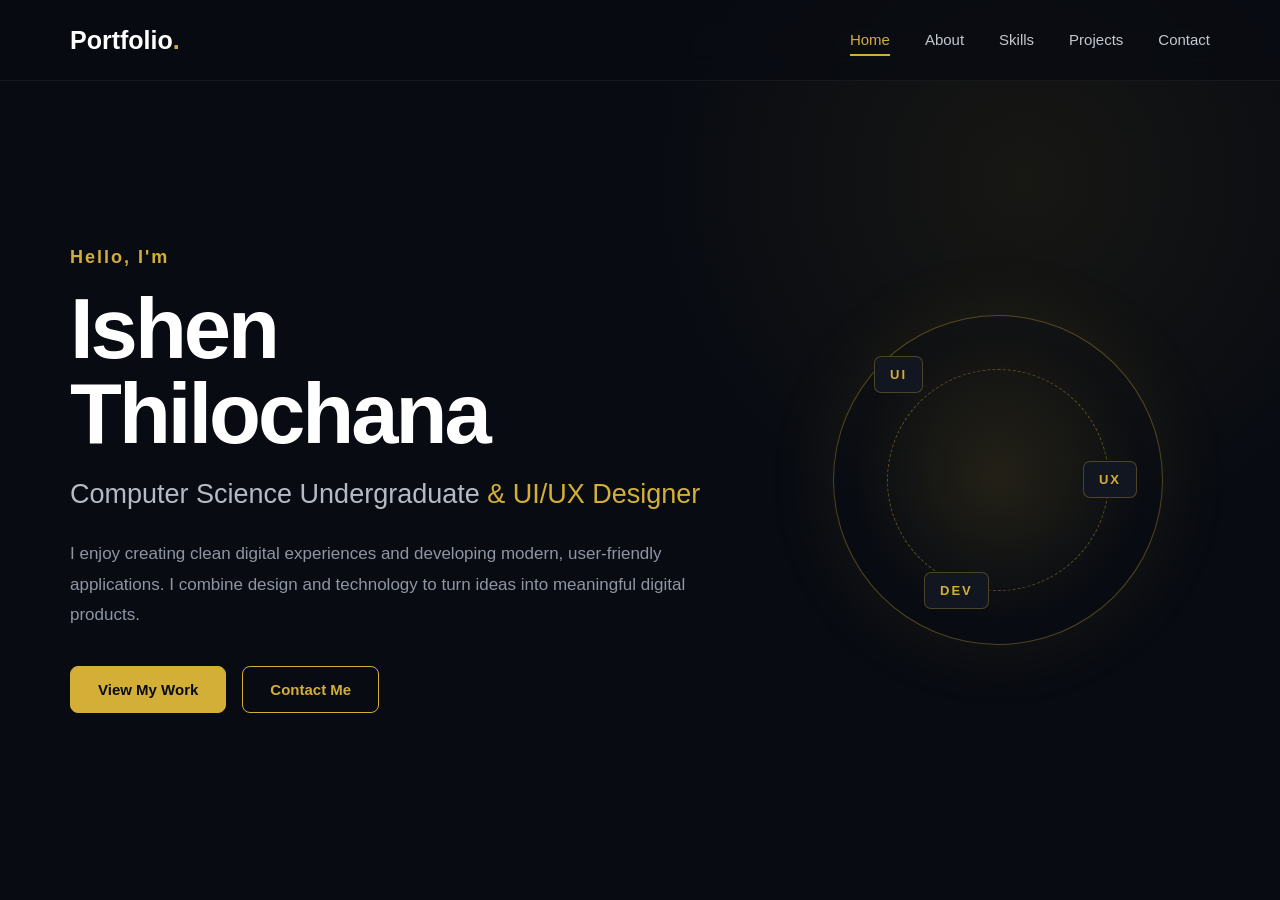
==== index.html @ 35e590c7 "Create portfolio home page" ====
<!DOCTYPE html>
<html lang="en">

<head>
    <meta charset="UTF-8">
    <meta name="viewport" content="width=device-width, initial-scale=1.0">

    <title>My Portfolio</title>

   <link rel="stylesheet" href="css/style.css">
</head>

<body>

    <!-- ================= NAVBAR ================= -->

    <header class="header">

        <nav class="navbar">

            <a href="#home" class="logo">
                Portfolio<span>.</span>
            </a>

            <ul class="nav-links">
                <li><a href="#home" class="active">Home</a></li>
                <li><a href="#about">About</a></li>
                <li><a href="#skills">Skills</a></li>
                <li><a href="#projects">Projects</a></li>
                <li><a href="#contact">Contact</a></li>
            </ul>

        </nav>

    </header>


    <!-- ================= HOME ================= -->

    <main>

        <section class="hero" id="home">

            <div class="hero-content">

                <p class="intro">
                    Hello, I'm
                </p>

                <h1>
                    Ishen Thilochana
                </h1>

                <h2>
                    Computer Science Undergraduate
                    <span>& UI/UX Designer</span>
                </h2>

                <p class="description">
                    I enjoy creating clean digital experiences and
                    developing modern, user-friendly applications.
                    I combine design and technology to turn ideas
                    into meaningful digital products.
                </p>


                <div class="hero-buttons">

                    <a href="#projects" class="btn primary-btn">
                        View My Work
                    </a>

                    <a href="#contact" class="btn outline-btn">
                        Contact Me
                    </a>

                </div>

            </div>


            <!-- Right side decoration -->

            <div class="hero-visual">

                <div class="visual-circle">

                    <span>UI</span>
                    <span>UX</span>
                    <span>DEV</span>

                </div>

            </div>

        </section>

    </main>


    <script src="js/script.js"></script>

</body>

</html>
---- css/style.css ----
/* ================================
   GLOBAL
================================ */

* {
    margin: 0;
    padding: 0;
    box-sizing: border-box;
}

html {
    scroll-behavior: smooth;
}

body {
    font-family: Arial, Helvetica, sans-serif;

    background:
        radial-gradient(
            circle at 80% 20%,
            rgba(201, 162, 39, 0.08),
            transparent 30%
        ),
        #080b12;

    color: #ffffff;
}


/* ================================
   NAVBAR
================================ */

.header {
    position: fixed;
    top: 0;
    left: 0;

    width: 100%;

    z-index: 1000;

    background: rgba(8, 11, 18, 0.75);

    backdrop-filter: blur(15px);

    border-bottom: 1px solid rgba(255, 255, 255, 0.05);
}


.navbar {
    max-width: 1200px;

    height: 80px;

    margin: auto;

    padding: 0 30px;

    display: flex;

    align-items: center;

    justify-content: space-between;
}


/* LOGO */

.logo {
    color: #ffffff;

    font-size: 25px;

    font-weight: 700;

    text-decoration: none;
}

.logo span {
    color: #d4af37;
}


/* NAV LINKS */

.nav-links {
    display: flex;

    align-items: center;

    gap: 35px;

    list-style: none;
}


.nav-links a {
    position: relative;

    color: #c4c9d1;

    font-size: 15px;

    text-decoration: none;

    transition: 0.3s;
}


.nav-links a:hover,
.nav-links a.active {
    color: #d4af37;
}


.nav-links a::after {
    content: "";

    position: absolute;

    left: 0;

    bottom: -8px;

    width: 0;

    height: 2px;

    background: #d4af37;

    transition: 0.3s;
}


.nav-links a:hover::after,
.nav-links a.active::after {
    width: 100%;
}


/* ================================
   HERO
================================ */

.hero {
    width: 100%;

    max-width: 1200px;

    min-height: 100vh;

    margin: auto;

    padding: 120px 30px 60px;

    display: grid;

    grid-template-columns: 1.2fr 0.8fr;

    align-items: center;

    gap: 80px;
}


/* HERO CONTENT */

.hero-content {
    max-width: 720px;
}


.intro {
    color: #d4af37;

    font-size: 18px;

    font-weight: 600;

    letter-spacing: 2px;

    margin-bottom: 18px;
}


.hero h1 {
    font-size: clamp(55px, 7vw, 85px);

    line-height: 1;

    letter-spacing: -3px;

    margin-bottom: 20px;
}


.hero h2 {
    max-width: 650px;

    color: #b5bbc5;

    font-size: 27px;

    font-weight: 400;

    line-height: 1.4;

    margin-bottom: 25px;
}


.hero h2 span {
    color: #d4af37;
}


.description {
    max-width: 620px;

    color: #8e96a3;

    font-size: 17px;

    line-height: 1.8;
}


/* ================================
   BUTTONS
================================ */

.hero-buttons {
    display: flex;

    gap: 16px;

    margin-top: 35px;
}


.btn {
    display: inline-block;

    padding: 14px 27px;

    border-radius: 8px;

    font-size: 15px;

    font-weight: 600;

    text-decoration: none;

    transition: 0.3s;
}


.primary-btn {
    color: #080b12;

    background: #d4af37;

    border: 1px solid #d4af37;
}


.primary-btn:hover {
    transform: translateY(-3px);

    box-shadow: 0 10px 30px rgba(212, 175, 55, 0.2);
}


.outline-btn {
    color: #d4af37;

    border: 1px solid #d4af37;
}


.outline-btn:hover {
    color: #080b12;

    background: #d4af37;

    transform: translateY(-3px);
}


/* ================================
   HERO VISUAL
================================ */

.hero-visual {
    display: flex;

    align-items: center;

    justify-content: center;
}


.visual-circle {
    position: relative;

    width: 330px;

    height: 330px;

    display: flex;

    align-items: center;

    justify-content: center;

    border: 1px solid rgba(212, 175, 55, 0.35);

    border-radius: 50%;

    background:
        radial-gradient(
            circle,
            rgba(212, 175, 55, 0.12),
            transparent 65%
        );

    box-shadow:
        0 0 80px rgba(212, 175, 55, 0.08);
}


.visual-circle::before {
    content: "";

    width: 220px;

    height: 220px;

    border-radius: 50%;

    border: 1px dashed rgba(212, 175, 55, 0.4);
}


.visual-circle span {
    position: absolute;

    padding: 10px 15px;

    color: #d4af37;

    font-size: 13px;

    font-weight: 700;

    letter-spacing: 2px;

    background: #111620;

    border: 1px solid rgba(212, 175, 55, 0.3);

    border-radius: 7px;
}


.visual-circle span:nth-child(1) {
    top: 40px;

    left: 40px;
}


.visual-circle span:nth-child(2) {
    right: 25px;

    top: 145px;
}


.visual-circle span:nth-child(3) {
    bottom: 35px;

    left: 90px;
}


/* ================================
   RESPONSIVE
================================ */

@media (max-width: 900px) {

    .hero {
        grid-template-columns: 1fr;

        text-align: center;

        padding-top: 150px;
    }


    .hero-content {
        margin: auto;
    }


    .description {
        margin: auto;
    }


    .hero-buttons {
        justify-content: center;
    }


    .hero-visual {
        margin-top: 20px;
    }

}


@media (max-width: 650px) {

    .nav-links {
        display: none;
    }


    .hero {
        padding-left: 20px;

        padding-right: 20px;

        gap: 40px;
    }


    .hero h1 {
        font-size: 52px;
    }


    .hero h2 {
        font-size: 21px;
    }


    .description {
        font-size: 15px;
    }


    .visual-circle {
        width: 270px;

        height: 270px;
    }


    .visual-circle::before {
        width: 180px;

        height: 180px;
    }

}
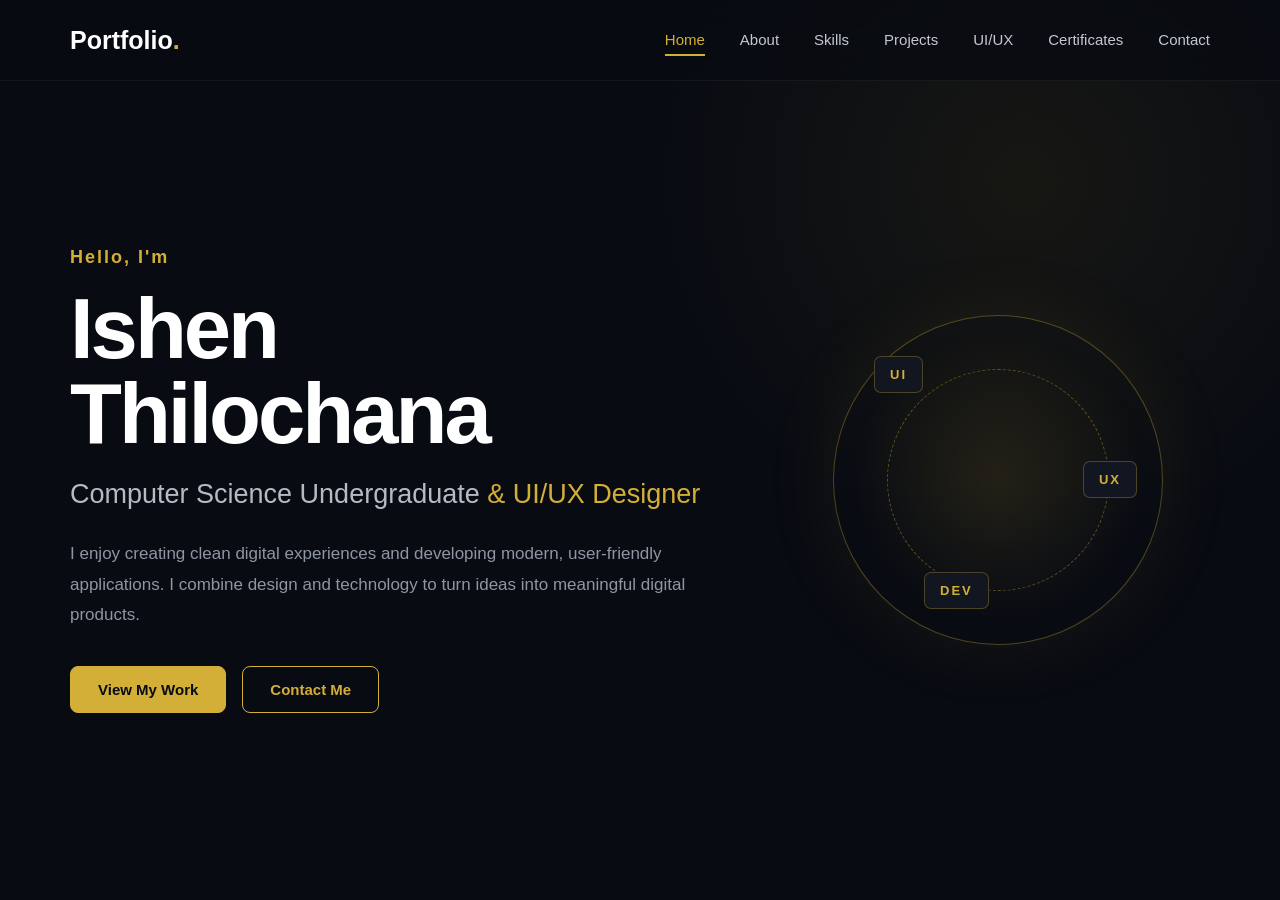
==== commit 95f3cf01: "Add about page and update navigation" ====
--- a/index.html
+++ b/index.html
@@ -22,12 +22,14 @@
                 Portfolio<span>.</span>
             </a>
 
-            <ul class="nav-links">
-                <li><a href="#home" class="active">Home</a></li>
-                <li><a href="#about">About</a></li>
-                <li><a href="#skills">Skills</a></li>
-                <li><a href="#projects">Projects</a></li>
-                <li><a href="#contact">Contact</a></li>
+           <ul class="nav-links">
+                <li><a href="index.html" class="active">Home</a></li>
+                <li><a href="about.html">About</a></li>
+                <li><a href="skills.html">Skills</a></li>
+                <li><a href="projects.html">Projects</a></li>
+                <li><a href="designs.html">UI/UX</a></li>
+                <li><a href="certificates.html">Certificates</a></li>
+                <li><a href="contact.html">Contact</a></li>
             </ul>
 
         </nav>
--- a/css/style.css
+++ b/css/style.css
@@ -466,4 +466,256 @@
         height: 180px;
     }
 
+}
+/* ================================
+   ABOUT PAGE
+================================ */
+
+.about-page {
+    min-height: 100vh;
+
+    padding: 140px 30px 100px;
+
+    background:
+        radial-gradient(
+            circle at 15% 30%,
+            rgba(212, 175, 55, 0.08),
+            transparent 30%
+        ),
+        #0b0f17;
+}
+
+
+/* PAGE TITLE */
+
+.section-title {
+    text-align: center;
+
+    margin-bottom: 70px;
+}
+
+.section-title p {
+    color: #d4af37;
+
+    font-size: 14px;
+
+    font-weight: 600;
+
+    letter-spacing: 3px;
+
+    text-transform: uppercase;
+
+    margin-bottom: 10px;
+}
+
+.section-title h1 {
+    color: #ffffff;
+
+    font-size: 48px;
+}
+
+
+/* ABOUT CONTAINER */
+
+.about-container {
+    max-width: 1100px;
+
+    margin: auto;
+
+    display: grid;
+
+    grid-template-columns: 0.8fr 1.2fr;
+
+    align-items: center;
+
+    gap: 80px;
+}
+
+
+/* IMAGE */
+
+.about-image {
+    display: flex;
+
+    justify-content: center;
+}
+
+.image-box {
+    position: relative;
+
+    width: 330px;
+
+    height: 430px;
+
+    border-radius: 18px;
+}
+
+.image-box::before {
+    content: "";
+
+    position: absolute;
+
+    top: 18px;
+
+    left: 18px;
+
+    width: 100%;
+
+    height: 100%;
+
+    border: 2px solid rgba(212, 175, 55, 0.65);
+
+    border-radius: 18px;
+}
+
+.image-box img {
+    position: relative;
+
+    width: 100%;
+
+    height: 100%;
+
+    object-fit: cover;
+
+    border-radius: 18px;
+
+    z-index: 1;
+}
+
+
+/* ABOUT CONTENT */
+
+.about-small-title {
+    color: #d4af37;
+
+    font-size: 15px;
+
+    font-weight: 600;
+
+    letter-spacing: 2px;
+
+    margin-bottom: 12px;
+}
+
+.about-content h2 {
+    color: #ffffff;
+
+    font-size: 40px;
+
+    margin-bottom: 22px;
+}
+
+.about-text {
+    color: #969daa;
+
+    font-size: 16px;
+
+    line-height: 1.9;
+
+    margin-bottom: 35px;
+}
+
+
+/* INFO CARDS */
+
+.about-info {
+    display: grid;
+
+    grid-template-columns: repeat(3, 1fr);
+
+    gap: 15px;
+
+    margin-bottom: 35px;
+}
+
+.info-card {
+    padding: 20px;
+
+    background: #111722;
+
+    border: 1px solid rgba(255, 255, 255, 0.06);
+
+    border-radius: 12px;
+
+    transition: 0.3s;
+}
+
+.info-card:hover {
+    transform: translateY(-5px);
+
+    border-color: rgba(212, 175, 55, 0.5);
+}
+
+.info-number {
+    display: block;
+
+    color: #d4af37;
+
+    font-size: 13px;
+
+    font-weight: 700;
+
+    margin-bottom: 15px;
+}
+
+.info-card h3 {
+    color: #ffffff;
+
+    font-size: 16px;
+
+    margin-bottom: 8px;
+}
+
+.info-card p {
+    color: #8e96a3;
+
+    font-size: 13px;
+
+    line-height: 1.5;
+}
+
+
+/* RESPONSIVE */
+
+@media (max-width: 950px) {
+
+    .about-container {
+        grid-template-columns: 1fr;
+
+        text-align: center;
+
+        gap: 60px;
+    }
+
+    .about-content {
+        max-width: 650px;
+
+        margin: auto;
+    }
+}
+
+
+@media (max-width: 700px) {
+
+    .about-page {
+        padding: 120px 20px 80px;
+    }
+
+    .section-title h1 {
+        font-size: 38px;
+    }
+
+    .image-box {
+        width: 270px;
+
+        height: 350px;
+    }
+
+    .about-content h2 {
+        font-size: 30px;
+    }
+
+    .about-info {
+        grid-template-columns: 1fr;
+    }
 }
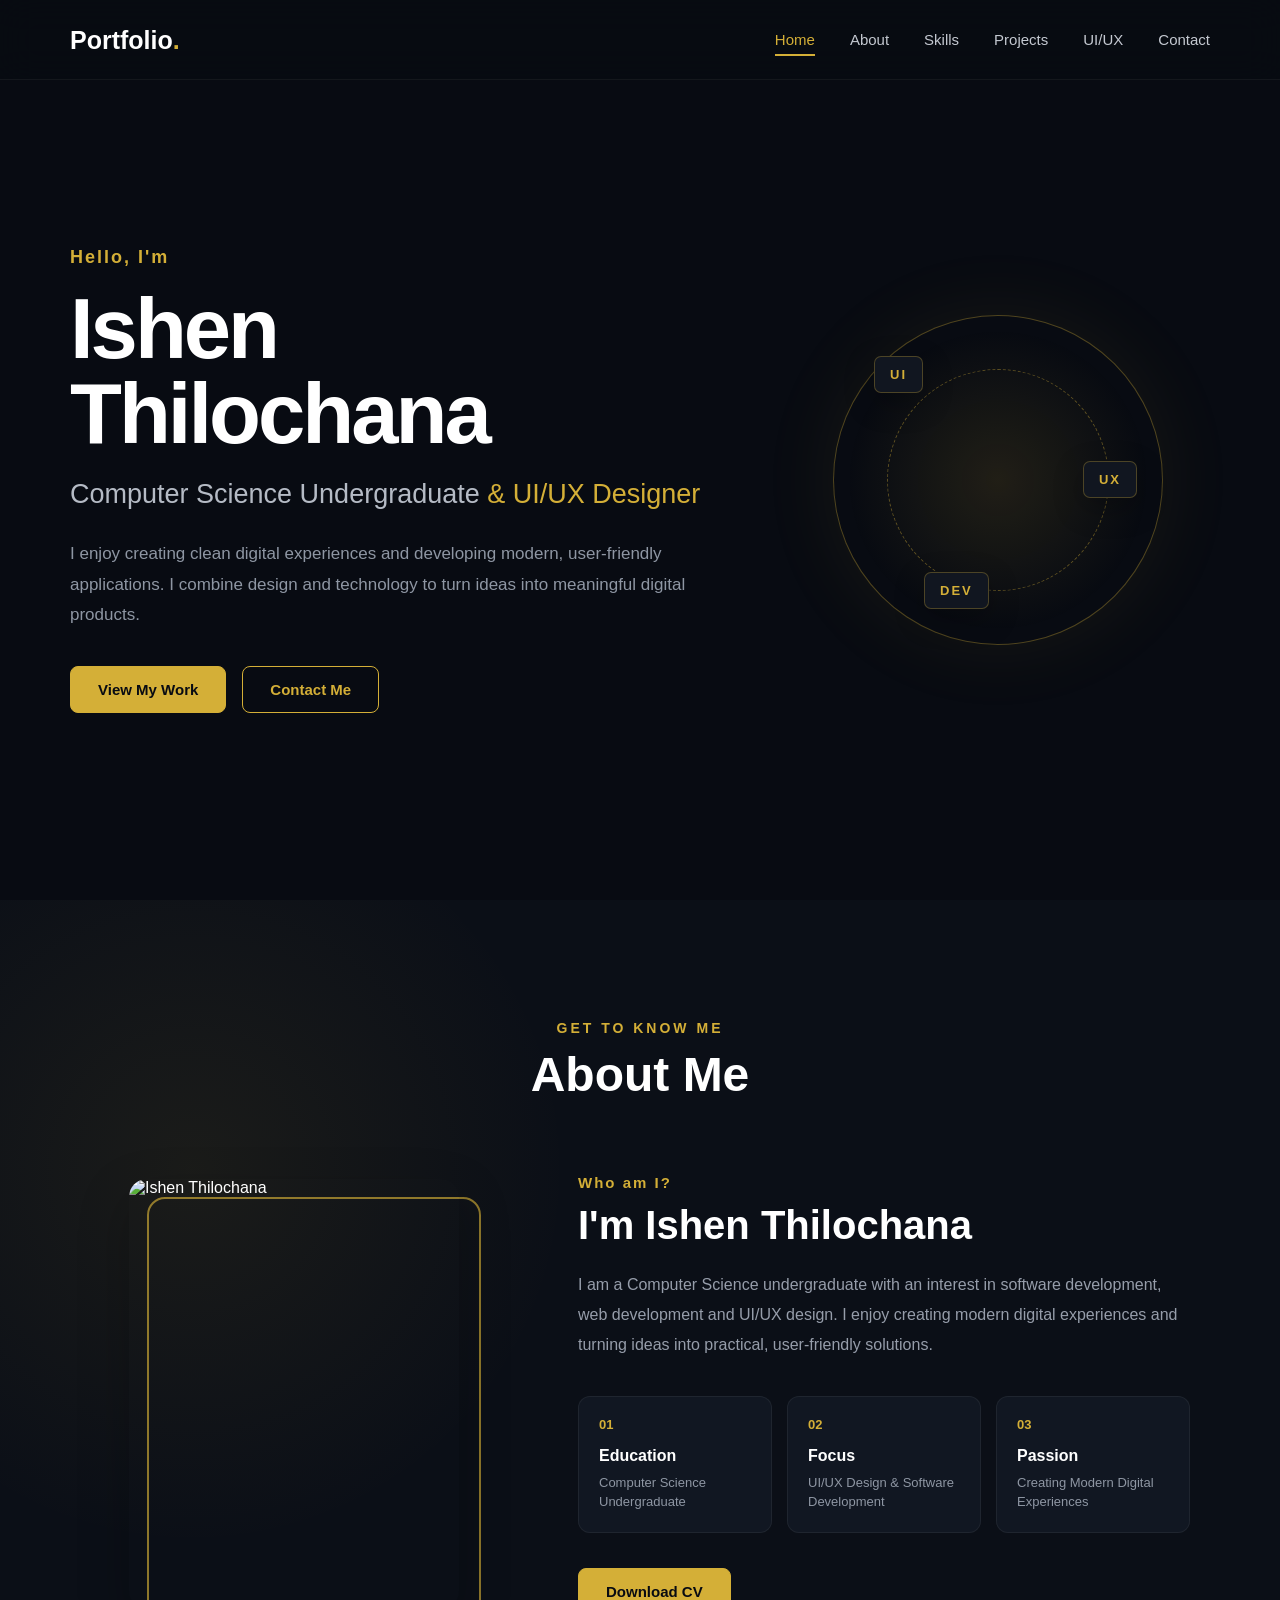
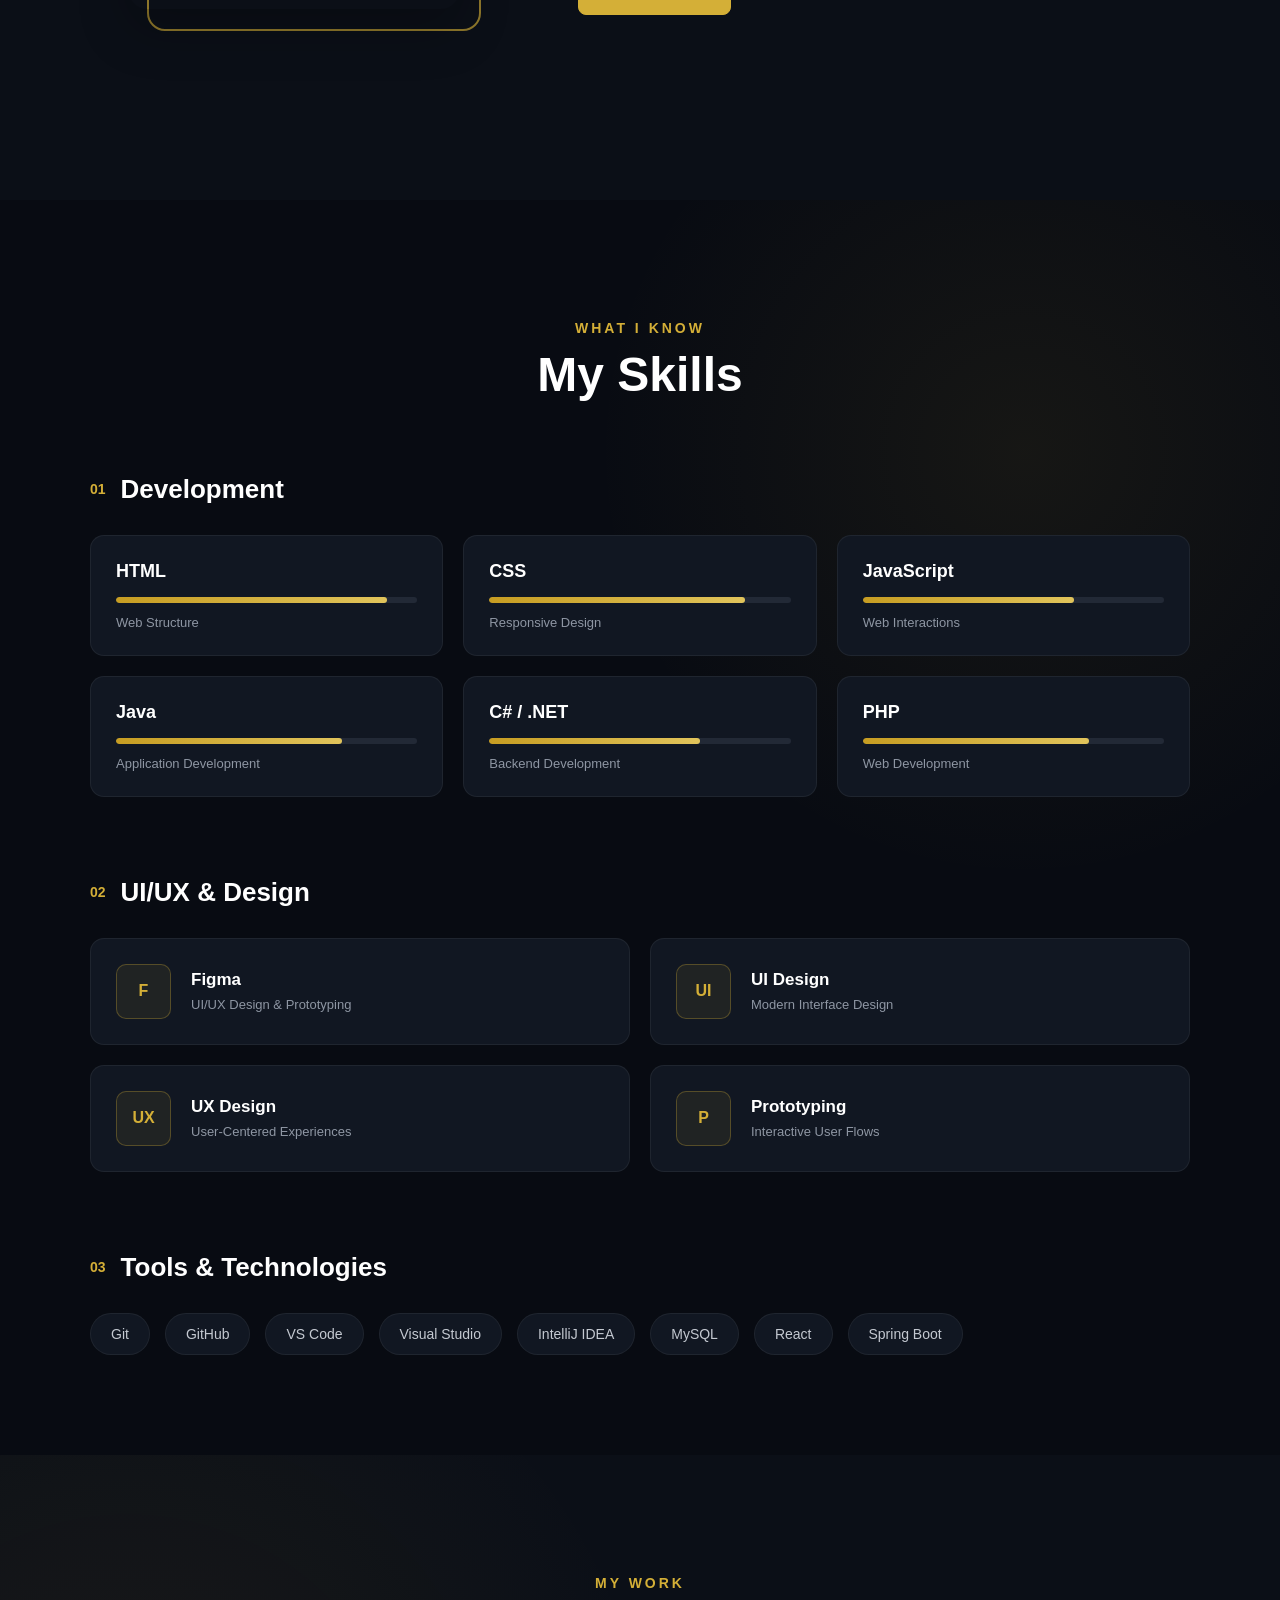
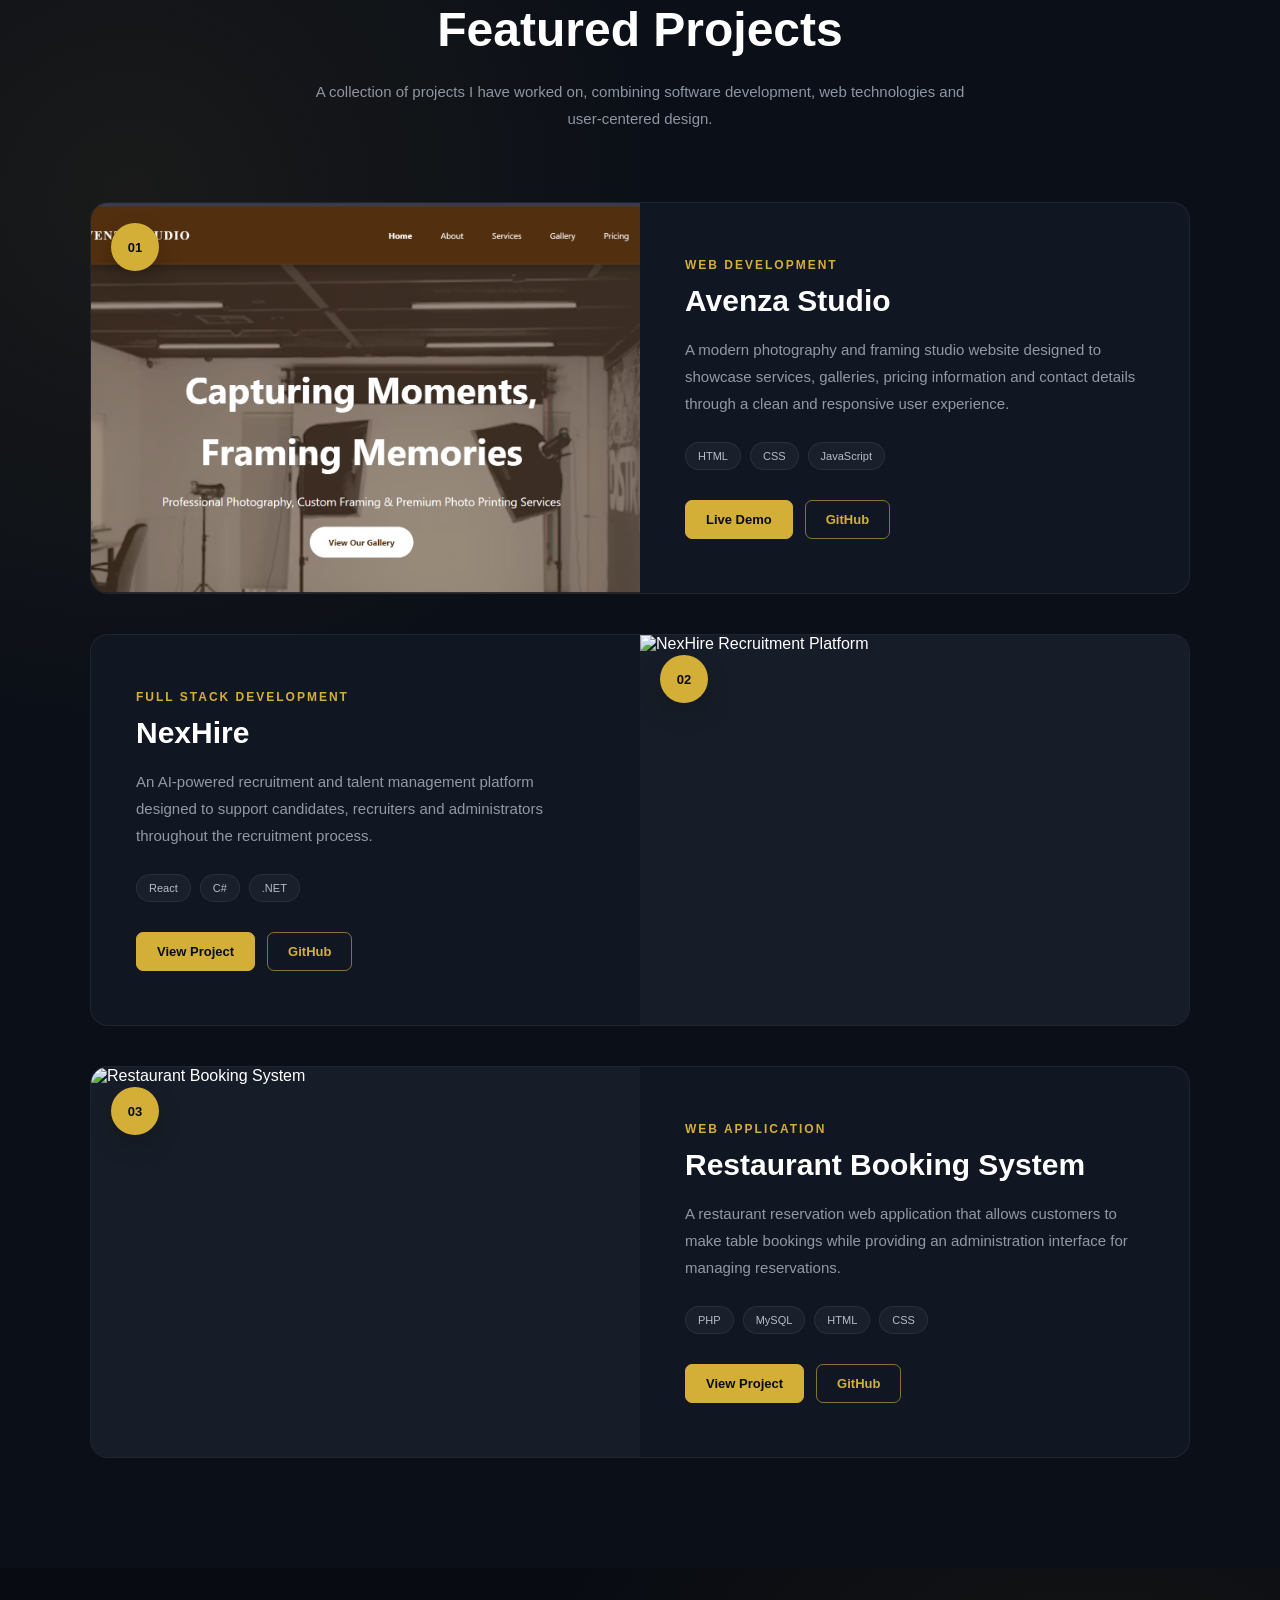
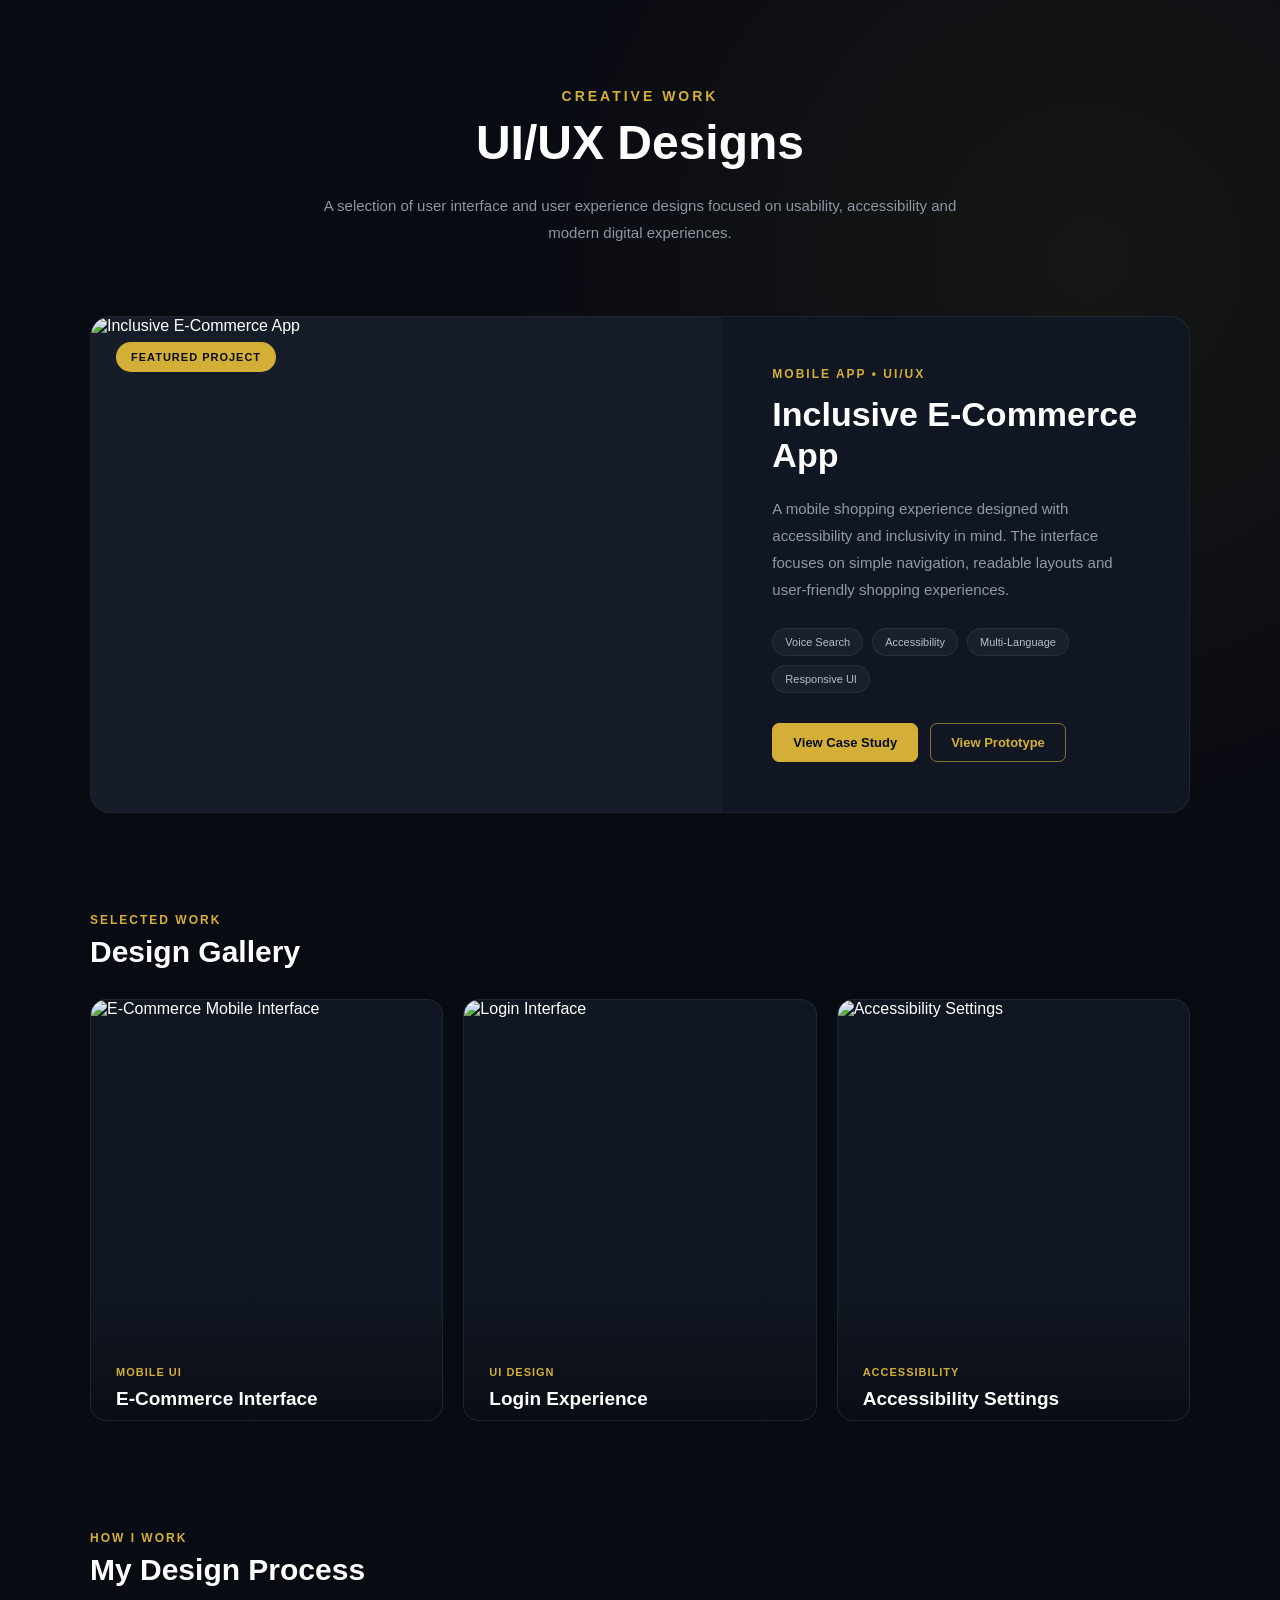
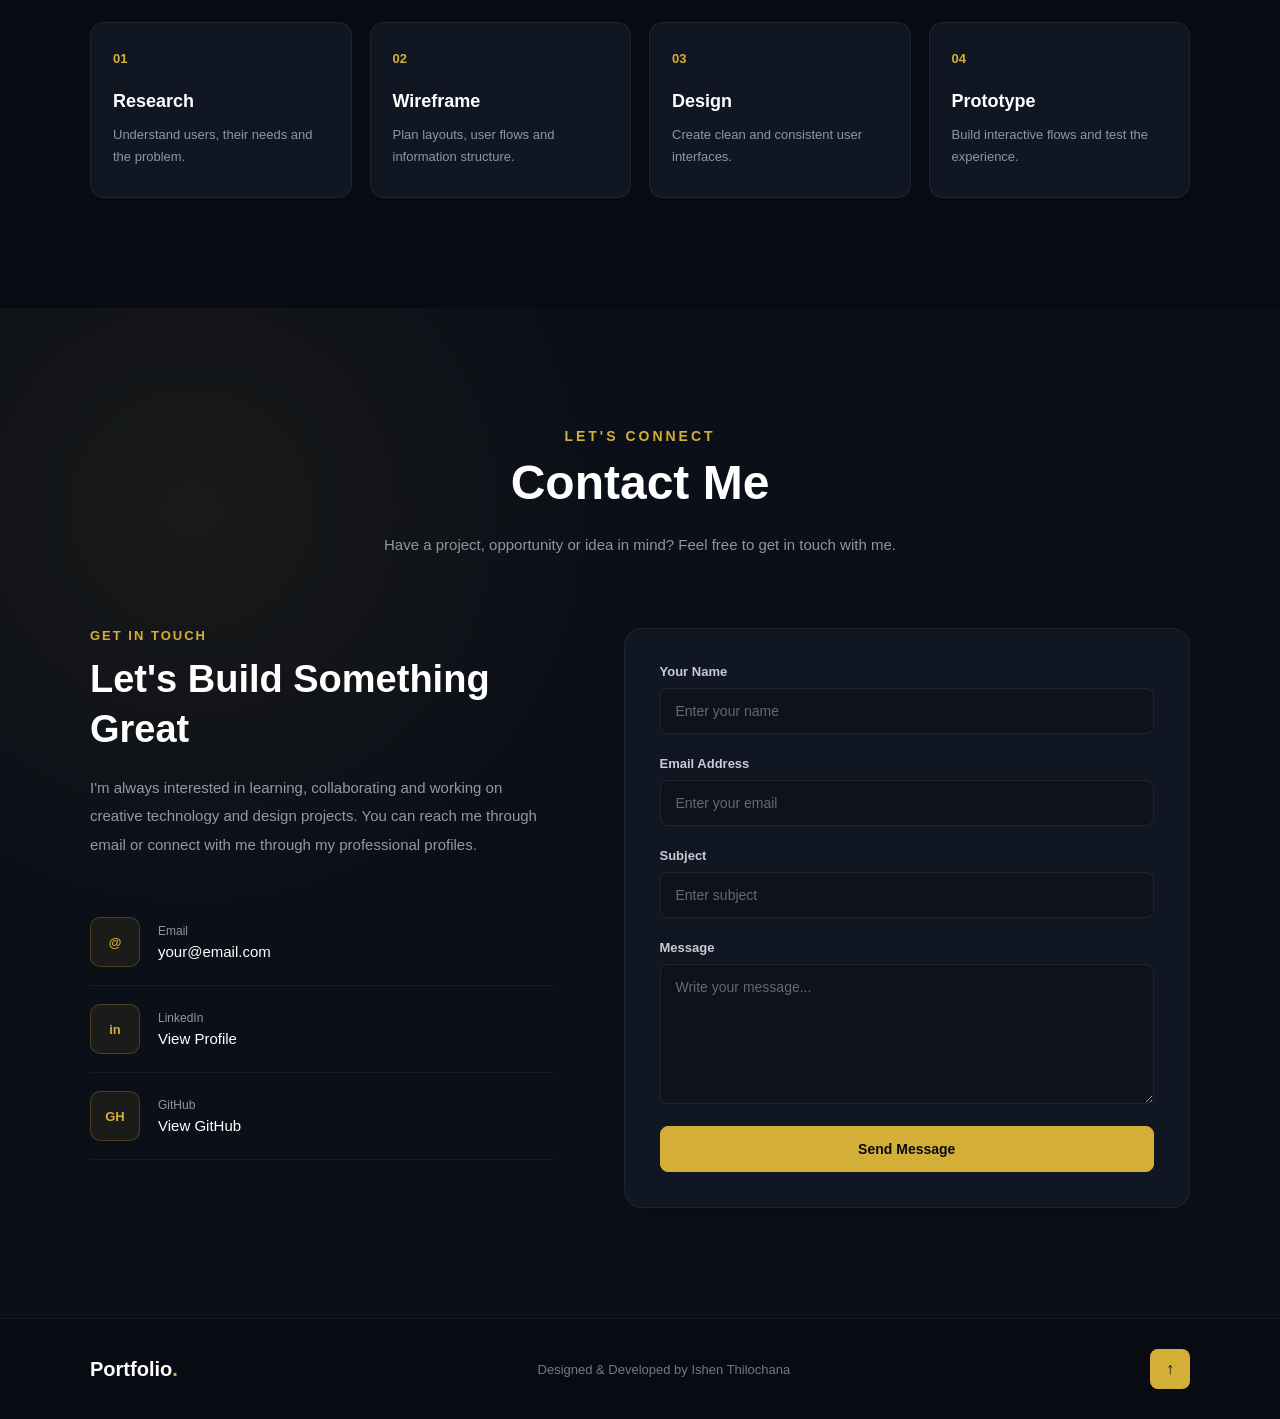
==== commit e7abf90f: "Convert portfolio to single page and improve mobile navigation" ====
--- a/index.html
+++ b/index.html
@@ -3,104 +3,1760 @@
 
 <head>
     <meta charset="UTF-8">
-    <meta name="viewport" content="width=device-width, initial-scale=1.0">
-
-    <title>My Portfolio</title>
-
-   <link rel="stylesheet" href="css/style.css">
+
+    <meta
+        name="viewport"
+        content="width=device-width, initial-scale=1.0"
+    >
+
+    <meta
+        name="description"
+        content="Ishen Thilochana - Computer Science Undergraduate, Developer and UI/UX Designer Portfolio"
+    >
+
+    <title>Ishen Thilochana | Portfolio</title>
+
+    <link
+        rel="stylesheet"
+        href="css/style.css"
+    >
 </head>
 
+
 <body>
 
-    <!-- ================= NAVBAR ================= -->
-
-    <header class="header">
-
-        <nav class="navbar">
-
-            <a href="#home" class="logo">
-                Portfolio<span>.</span>
+
+<!-- =========================================
+     NAVBAR
+========================================= -->
+
+<header class="header">
+
+    <nav class="navbar">
+
+        <!-- LOGO -->
+
+        <a href="#home" class="logo">
+            Portfolio<span>.</span>
+        </a>
+
+
+        <!-- MOBILE MENU BUTTON -->
+
+        <button
+            class="menu-toggle"
+            id="menuToggle"
+            aria-label="Open navigation menu"
+        >
+
+            <span></span>
+            <span></span>
+            <span></span>
+
+        </button>
+
+
+        <!-- NAVIGATION -->
+
+        <ul class="nav-links" id="navLinks">
+
+            <li>
+                <a href="#home" class="nav-link active">
+                    Home
+                </a>
+            </li>
+
+            <li>
+                <a href="#about" class="nav-link">
+                    About
+                </a>
+            </li>
+
+            <li>
+                <a href="#skills" class="nav-link">
+                    Skills
+                </a>
+            </li>
+
+            <li>
+                <a href="#projects" class="nav-link">
+                    Projects
+                </a>
+            </li>
+
+            <li>
+                <a href="#designs" class="nav-link">
+                    UI/UX
+                </a>
+            </li>
+
+            <li>
+                <a href="#contact" class="nav-link">
+                    Contact
+                </a>
+            </li>
+
+        </ul>
+
+    </nav>
+
+</header>
+
+
+
+<main>
+
+
+<!-- =========================================
+     HOME
+========================================= -->
+
+<section
+    class="hero"
+    id="home"
+>
+
+    <!-- LEFT SIDE -->
+
+    <div class="hero-content">
+
+        <p class="intro">
+            Hello, I'm
+        </p>
+
+
+        <h1>
+            Ishen Thilochana
+        </h1>
+
+
+        <h2>
+            Computer Science Undergraduate
+            <span>& UI/UX Designer</span>
+        </h2>
+
+
+        <p class="description">
+
+            I enjoy creating clean digital experiences and
+            developing modern, user-friendly applications.
+
+            I combine design and technology to turn ideas
+            into meaningful digital products.
+
+        </p>
+
+
+        <!-- BUTTONS -->
+
+        <div class="hero-buttons">
+
+            <a
+                href="#projects"
+                class="btn primary-btn"
+            >
+                View My Work
             </a>
 
-           <ul class="nav-links">
-                <li><a href="index.html" class="active">Home</a></li>
-                <li><a href="about.html">About</a></li>
-                <li><a href="skills.html">Skills</a></li>
-                <li><a href="projects.html">Projects</a></li>
-                <li><a href="designs.html">UI/UX</a></li>
-                <li><a href="certificates.html">Certificates</a></li>
-                <li><a href="contact.html">Contact</a></li>
-            </ul>
-
-        </nav>
-
-    </header>
-
-
-    <!-- ================= HOME ================= -->
-
-    <main>
-
-        <section class="hero" id="home">
-
-            <div class="hero-content">
-
-                <p class="intro">
-                    Hello, I'm
+
+            <a
+                href="#contact"
+                class="btn outline-btn"
+            >
+                Contact Me
+            </a>
+
+        </div>
+
+    </div>
+
+
+
+    <!-- RIGHT SIDE -->
+
+    <div class="hero-visual">
+
+        <div class="visual-circle">
+
+            <span>UI</span>
+
+            <span>UX</span>
+
+            <span>DEV</span>
+
+        </div>
+
+    </div>
+
+</section>
+
+
+
+<!-- =========================================
+     ABOUT
+========================================= -->
+
+<section
+    class="about-page"
+    id="about"
+>
+
+
+    <!-- SECTION TITLE -->
+
+    <div class="section-title">
+
+        <p>
+            Get To Know Me
+        </p>
+
+        <h1>
+            About Me
+        </h1>
+
+    </div>
+
+
+
+    <div class="about-container">
+
+
+        <!-- PROFILE IMAGE -->
+
+        <div class="about-image">
+
+            <div class="image-box">
+
+                <img
+                    src="images/profile.jpg"
+                    alt="Ishen Thilochana"
+                >
+
+            </div>
+
+        </div>
+
+
+
+        <!-- ABOUT CONTENT -->
+
+        <div class="about-content">
+
+
+            <p class="about-small-title">
+                Who am I?
+            </p>
+
+
+            <h2>
+                I'm Ishen Thilochana
+            </h2>
+
+
+            <p class="about-text">
+
+                I am a Computer Science undergraduate with
+                an interest in software development,
+                web development and UI/UX design.
+
+                I enjoy creating modern digital experiences
+                and turning ideas into practical,
+                user-friendly solutions.
+
+            </p>
+
+
+
+            <!-- ABOUT CARDS -->
+
+            <div class="about-info">
+
+
+                <div class="info-card">
+
+                    <span class="info-number">
+                        01
+                    </span>
+
+                    <h3>
+                        Education
+                    </h3>
+
+                    <p>
+                        Computer Science Undergraduate
+                    </p>
+
+                </div>
+
+
+
+                <div class="info-card">
+
+                    <span class="info-number">
+                        02
+                    </span>
+
+                    <h3>
+                        Focus
+                    </h3>
+
+                    <p>
+                        UI/UX Design & Software Development
+                    </p>
+
+                </div>
+
+
+
+                <div class="info-card">
+
+                    <span class="info-number">
+                        03
+                    </span>
+
+                    <h3>
+                        Passion
+                    </h3>
+
+                    <p>
+                        Creating Modern Digital Experiences
+                    </p>
+
+                </div>
+
+            </div>
+
+
+
+            <!-- CV BUTTON -->
+
+            <a
+                href="assets/cv/resume.pdf"
+                class="btn primary-btn"
+                download
+            >
+                Download CV
+            </a>
+
+
+        </div>
+
+    </div>
+
+</section>
+
+
+
+<!-- =========================================
+     SKILLS
+========================================= -->
+
+<section
+    class="skills-page"
+    id="skills"
+>
+
+
+    <div class="section-title">
+
+        <p>
+            What I Know
+        </p>
+
+        <h1>
+            My Skills
+        </h1>
+
+    </div>
+
+
+
+    <div class="skills-container">
+
+
+        <!-- DEVELOPMENT -->
+
+        <div class="skill-category">
+
+
+            <div class="skill-category-header">
+
+                <span>
+                    01
+                </span>
+
+                <h2>
+                    Development
+                </h2>
+
+            </div>
+
+
+
+            <div class="skills-grid">
+
+
+                <!-- HTML -->
+
+                <div class="skill-card">
+
+                    <h3>
+                        HTML
+                    </h3>
+
+                    <div class="skill-bar">
+
+                        <div
+                            class="skill-progress html-progress"
+                        ></div>
+
+                    </div>
+
+                    <p>
+                        Web Structure
+                    </p>
+
+                </div>
+
+
+
+                <!-- CSS -->
+
+                <div class="skill-card">
+
+                    <h3>
+                        CSS
+                    </h3>
+
+                    <div class="skill-bar">
+
+                        <div
+                            class="skill-progress css-progress"
+                        ></div>
+
+                    </div>
+
+                    <p>
+                        Responsive Design
+                    </p>
+
+                </div>
+
+
+
+                <!-- JAVASCRIPT -->
+
+                <div class="skill-card">
+
+                    <h3>
+                        JavaScript
+                    </h3>
+
+                    <div class="skill-bar">
+
+                        <div
+                            class="skill-progress js-progress"
+                        ></div>
+
+                    </div>
+
+                    <p>
+                        Web Interactions
+                    </p>
+
+                </div>
+
+
+
+                <!-- JAVA -->
+
+                <div class="skill-card">
+
+                    <h3>
+                        Java
+                    </h3>
+
+                    <div class="skill-bar">
+
+                        <div
+                            class="skill-progress java-progress"
+                        ></div>
+
+                    </div>
+
+                    <p>
+                        Application Development
+                    </p>
+
+                </div>
+
+
+
+                <!-- C# -->
+
+                <div class="skill-card">
+
+                    <h3>
+                        C# / .NET
+                    </h3>
+
+                    <div class="skill-bar">
+
+                        <div
+                            class="skill-progress csharp-progress"
+                        ></div>
+
+                    </div>
+
+                    <p>
+                        Backend Development
+                    </p>
+
+                </div>
+
+
+
+                <!-- PHP -->
+
+                <div class="skill-card">
+
+                    <h3>
+                        PHP
+                    </h3>
+
+                    <div class="skill-bar">
+
+                        <div
+                            class="skill-progress php-progress"
+                        ></div>
+
+                    </div>
+
+                    <p>
+                        Web Development
+                    </p>
+
+                </div>
+
+            </div>
+
+        </div>
+
+
+
+        <!-- UI UX -->
+
+        <div class="skill-category">
+
+
+            <div class="skill-category-header">
+
+                <span>
+                    02
+                </span>
+
+                <h2>
+                    UI/UX & Design
+                </h2>
+
+            </div>
+
+
+
+            <div class="tool-grid">
+
+
+                <div class="tool-card">
+
+                    <div class="tool-icon">
+                        F
+                    </div>
+
+                    <div>
+
+                        <h3>
+                            Figma
+                        </h3>
+
+                        <p>
+                            UI/UX Design & Prototyping
+                        </p>
+
+                    </div>
+
+                </div>
+
+
+
+                <div class="tool-card">
+
+                    <div class="tool-icon">
+                        UI
+                    </div>
+
+                    <div>
+
+                        <h3>
+                            UI Design
+                        </h3>
+
+                        <p>
+                            Modern Interface Design
+                        </p>
+
+                    </div>
+
+                </div>
+
+
+
+                <div class="tool-card">
+
+                    <div class="tool-icon">
+                        UX
+                    </div>
+
+                    <div>
+
+                        <h3>
+                            UX Design
+                        </h3>
+
+                        <p>
+                            User-Centered Experiences
+                        </p>
+
+                    </div>
+
+                </div>
+
+
+
+                <div class="tool-card">
+
+                    <div class="tool-icon">
+                        P
+                    </div>
+
+                    <div>
+
+                        <h3>
+                            Prototyping
+                        </h3>
+
+                        <p>
+                            Interactive User Flows
+                        </p>
+
+                    </div>
+
+                </div>
+
+
+            </div>
+
+        </div>
+
+
+
+        <!-- TOOLS -->
+
+        <div class="skill-category">
+
+
+            <div class="skill-category-header">
+
+                <span>
+                    03
+                </span>
+
+                <h2>
+                    Tools & Technologies
+                </h2>
+
+            </div>
+
+
+
+            <div class="technology-list">
+
+                <span>Git</span>
+
+                <span>GitHub</span>
+
+                <span>VS Code</span>
+
+                <span>Visual Studio</span>
+
+                <span>IntelliJ IDEA</span>
+
+                <span>MySQL</span>
+
+                <span>React</span>
+
+                <span>Spring Boot</span>
+
+            </div>
+
+        </div>
+
+
+    </div>
+
+</section>
+
+
+
+<!-- =========================================
+     PROJECTS
+========================================= -->
+
+<section
+    class="projects-page"
+    id="projects"
+>
+
+
+    <div class="section-title">
+
+        <p>
+            My Work
+        </p>
+
+        <h1>
+            Featured Projects
+        </h1>
+
+        <span class="section-description">
+
+            A collection of projects I have worked on,
+            combining software development,
+            web technologies and user-centered design.
+
+        </span>
+
+    </div>
+
+
+
+    <div class="projects-container">
+
+
+        <!-- =========================
+             PROJECT 01
+        ========================== -->
+
+        <article class="project-card">
+
+
+            <div class="project-image">
+
+                <img
+                    src="images/projects/avenza.jpg"
+                    alt="Avenza Studio Website"
+                >
+
+                <span class="project-number">
+                    01
+                </span>
+
+            </div>
+
+
+
+            <div class="project-content">
+
+
+                <p class="project-type">
+                    Web Development
                 </p>
 
-                <h1>
-                    Ishen Thilochana
-                </h1>
 
                 <h2>
-                    Computer Science Undergraduate
-                    <span>& UI/UX Designer</span>
+                    Avenza Studio
                 </h2>
 
-                <p class="description">
-                    I enjoy creating clean digital experiences and
-                    developing modern, user-friendly applications.
-                    I combine design and technology to turn ideas
-                    into meaningful digital products.
+
+                <p class="project-description">
+
+                    A modern photography and framing studio
+                    website designed to showcase services,
+                    galleries, pricing information and
+                    contact details through a clean and
+                    responsive user experience.
+
                 </p>
 
 
-                <div class="hero-buttons">
-
-                    <a href="#projects" class="btn primary-btn">
-                        View My Work
+                <div class="project-tech">
+
+                    <span>HTML</span>
+
+                    <span>CSS</span>
+
+                    <span>JavaScript</span>
+
+                </div>
+
+
+
+                <div class="project-links">
+
+
+                    <a
+                        href="#"
+                        class="project-btn primary-project-btn"
+                    >
+                        Live Demo
                     </a>
 
-                    <a href="#contact" class="btn outline-btn">
-                        Contact Me
+
+                    <a
+                        href="#"
+                        class="project-btn secondary-project-btn"
+                    >
+                        GitHub
                     </a>
 
-                </div>
-
-            </div>
-
-
-            <!-- Right side decoration -->
-
-            <div class="hero-visual">
-
-                <div class="visual-circle">
-
-                    <span>UI</span>
-                    <span>UX</span>
-                    <span>DEV</span>
-
-                </div>
-
-            </div>
-
-        </section>
-
-    </main>
-
-
-    <script src="js/script.js"></script>
+
+                </div>
+
+            </div>
+
+        </article>
+
+
+
+        <!-- =========================
+             PROJECT 02
+        ========================== -->
+
+        <article class="project-card">
+
+
+            <div class="project-image">
+
+                <img
+                    src="images/projects/nexhire.jpg"
+                    alt="NexHire Recruitment Platform"
+                >
+
+                <span class="project-number">
+                    02
+                </span>
+
+            </div>
+
+
+
+            <div class="project-content">
+
+
+                <p class="project-type">
+                    Full Stack Development
+                </p>
+
+
+                <h2>
+                    NexHire
+                </h2>
+
+
+                <p class="project-description">
+
+                    An AI-powered recruitment and talent
+                    management platform designed to support
+                    candidates, recruiters and administrators
+                    throughout the recruitment process.
+
+                </p>
+
+
+                <div class="project-tech">
+
+                    <span>React</span>
+
+                    <span>C#</span>
+
+                    <span>.NET</span>
+
+                </div>
+
+
+
+                <div class="project-links">
+
+
+                    <a
+                        href="#"
+                        class="project-btn primary-project-btn"
+                    >
+                        View Project
+                    </a>
+
+
+                    <a
+                        href="#"
+                        class="project-btn secondary-project-btn"
+                    >
+                        GitHub
+                    </a>
+
+
+                </div>
+
+            </div>
+
+        </article>
+
+
+
+        <!-- =========================
+             PROJECT 03
+        ========================== -->
+
+        <article class="project-card">
+
+
+            <div class="project-image">
+
+                <img
+                    src="images/projects/restaurant.jpg"
+                    alt="Restaurant Booking System"
+                >
+
+                <span class="project-number">
+                    03
+                </span>
+
+            </div>
+
+
+
+            <div class="project-content">
+
+
+                <p class="project-type">
+                    Web Application
+                </p>
+
+
+                <h2>
+                    Restaurant Booking System
+                </h2>
+
+
+                <p class="project-description">
+
+                    A restaurant reservation web application
+                    that allows customers to make table
+                    bookings while providing an administration
+                    interface for managing reservations.
+
+                </p>
+
+
+                <div class="project-tech">
+
+                    <span>PHP</span>
+
+                    <span>MySQL</span>
+
+                    <span>HTML</span>
+
+                    <span>CSS</span>
+
+                </div>
+
+
+
+                <div class="project-links">
+
+
+                    <a
+                        href="#"
+                        class="project-btn primary-project-btn"
+                    >
+                        View Project
+                    </a>
+
+
+                    <a
+                        href="#"
+                        class="project-btn secondary-project-btn"
+                    >
+                        GitHub
+                    </a>
+
+
+                </div>
+
+            </div>
+
+        </article>
+
+
+    </div>
+
+</section>
+
+
+
+<!-- =========================================
+     UI / UX DESIGNS
+========================================= -->
+
+<section
+    class="designs-page"
+    id="designs"
+>
+
+
+    <div class="section-title">
+
+
+        <p>
+            Creative Work
+        </p>
+
+
+        <h1>
+            UI/UX Designs
+        </h1>
+
+
+        <span class="section-description">
+
+            A selection of user interface and
+            user experience designs focused on
+            usability, accessibility and modern
+            digital experiences.
+
+        </span>
+
+
+    </div>
+
+
+
+    <div class="designs-container">
+
+
+        <!-- FEATURED DESIGN -->
+
+        <article class="featured-design">
+
+
+            <div class="featured-design-image">
+
+
+                <img
+                    src="images/designs/ecommerce.jpg"
+                    alt="Inclusive E-Commerce App"
+                >
+
+
+                <div class="design-label">
+                    Featured Project
+                </div>
+
+
+            </div>
+
+
+
+            <div class="featured-design-content">
+
+
+                <p class="design-type">
+                    Mobile App • UI/UX
+                </p>
+
+
+                <h2>
+                    Inclusive E-Commerce App
+                </h2>
+
+
+                <p>
+
+                    A mobile shopping experience designed
+                    with accessibility and inclusivity in mind.
+
+                    The interface focuses on simple navigation,
+                    readable layouts and user-friendly
+                    shopping experiences.
+
+                </p>
+
+
+
+                <div class="design-features">
+
+
+                    <span>
+                        Voice Search
+                    </span>
+
+
+                    <span>
+                        Accessibility
+                    </span>
+
+
+                    <span>
+                        Multi-Language
+                    </span>
+
+
+                    <span>
+                        Responsive UI
+                    </span>
+
+
+                </div>
+
+
+
+                <div class="design-actions">
+
+
+                    <a
+                        href="#"
+                        class="project-btn primary-project-btn"
+                    >
+                        View Case Study
+                    </a>
+
+
+                    <a
+                        href="#"
+                        class="project-btn secondary-project-btn"
+                    >
+                        View Prototype
+                    </a>
+
+
+                </div>
+
+
+            </div>
+
+        </article>
+
+
+
+        <!-- =========================
+             DESIGN GALLERY
+        ========================== -->
+
+
+        <div class="design-gallery-title">
+
+            <div>
+
+                <p>
+                    Selected Work
+                </p>
+
+                <h2>
+                    Design Gallery
+                </h2>
+
+            </div>
+
+        </div>
+
+
+
+        <div class="design-grid">
+
+
+            <!-- DESIGN 01 -->
+
+            <article class="design-card">
+
+
+                <div class="design-card-image">
+
+
+                    <img
+                        src="images/designs/ecommerce-mobile.jpg"
+                        alt="E-Commerce Mobile Interface"
+                    >
+
+
+                    <div class="design-overlay">
+
+
+                        <span>
+                            Mobile UI
+                        </span>
+
+
+                        <h3>
+                            E-Commerce Interface
+                        </h3>
+
+
+                    </div>
+
+
+                </div>
+
+            </article>
+
+
+
+            <!-- DESIGN 02 -->
+
+            <article class="design-card">
+
+
+                <div class="design-card-image">
+
+
+                    <img
+                        src="images/designs/login-ui.jpg"
+                        alt="Login Interface"
+                    >
+
+
+                    <div class="design-overlay">
+
+
+                        <span>
+                            UI Design
+                        </span>
+
+
+                        <h3>
+                            Login Experience
+                        </h3>
+
+
+                    </div>
+
+
+                </div>
+
+            </article>
+
+
+
+            <!-- DESIGN 03 -->
+
+            <article class="design-card">
+
+
+                <div class="design-card-image">
+
+
+                    <img
+                        src="images/designs/accessibility.jpg"
+                        alt="Accessibility Settings"
+                    >
+
+
+                    <div class="design-overlay">
+
+
+                        <span>
+                            Accessibility
+                        </span>
+
+
+                        <h3>
+                            Accessibility Settings
+                        </h3>
+
+
+                    </div>
+
+
+                </div>
+
+            </article>
+
+
+        </div>
+
+
+
+        <!-- =========================
+             DESIGN PROCESS
+        ========================== -->
+
+
+        <div class="design-process">
+
+
+            <div class="design-process-heading">
+
+
+                <p>
+                    How I Work
+                </p>
+
+
+                <h2>
+                    My Design Process
+                </h2>
+
+
+            </div>
+
+
+
+            <div class="process-grid">
+
+
+                <div class="process-card">
+
+
+                    <span>
+                        01
+                    </span>
+
+
+                    <h3>
+                        Research
+                    </h3>
+
+
+                    <p>
+                        Understand users,
+                        their needs and the problem.
+                    </p>
+
+
+                </div>
+
+
+
+                <div class="process-card">
+
+
+                    <span>
+                        02
+                    </span>
+
+
+                    <h3>
+                        Wireframe
+                    </h3>
+
+
+                    <p>
+                        Plan layouts,
+                        user flows and information structure.
+                    </p>
+
+
+                </div>
+
+
+
+                <div class="process-card">
+
+
+                    <span>
+                        03
+                    </span>
+
+
+                    <h3>
+                        Design
+                    </h3>
+
+
+                    <p>
+                        Create clean and consistent
+                        user interfaces.
+                    </p>
+
+
+                </div>
+
+
+
+                <div class="process-card">
+
+
+                    <span>
+                        04
+                    </span>
+
+
+                    <h3>
+                        Prototype
+                    </h3>
+
+
+                    <p>
+                        Build interactive flows
+                        and test the experience.
+                    </p>
+
+
+                </div>
+
+
+            </div>
+
+
+        </div>
+
+
+    </div>
+
+</section>
+
+
+
+<!-- =========================================
+     CONTACT
+========================================= -->
+
+<section
+    class="contact-page"
+    id="contact"
+>
+
+
+    <div class="section-title">
+
+
+        <p>
+            Let's Connect
+        </p>
+
+
+        <h1>
+            Contact Me
+        </h1>
+
+
+        <span class="section-description">
+
+            Have a project, opportunity or idea in mind?
+            Feel free to get in touch with me.
+
+        </span>
+
+
+    </div>
+
+
+
+    <div class="contact-container">
+
+
+        <!-- CONTACT INFO -->
+
+        <div class="contact-info">
+
+
+            <p class="contact-small-title">
+                Get In Touch
+            </p>
+
+
+            <h2>
+                Let's Build Something Great
+            </h2>
+
+
+            <p class="contact-description">
+
+                I'm always interested in learning,
+                collaborating and working on creative
+                technology and design projects.
+
+                You can reach me through email or
+                connect with me through my professional
+                profiles.
+
+            </p>
+
+
+
+            <!-- EMAIL -->
+
+            <div class="contact-item">
+
+
+                <div class="contact-icon">
+                    @
+                </div>
+
+
+                <div>
+
+
+                    <span>
+                        Email
+                    </span>
+
+
+                    <a
+                        href="mailto:your@email.com"
+                    >
+                        your@email.com
+                    </a>
+
+
+                </div>
+
+
+            </div>
+
+
+
+            <!-- LINKEDIN -->
+
+            <div class="contact-item">
+
+
+                <div class="contact-icon">
+                    in
+                </div>
+
+
+                <div>
+
+
+                    <span>
+                        LinkedIn
+                    </span>
+
+
+                    <a
+                        href="#"
+                        target="_blank"
+                        rel="noopener noreferrer"
+                    >
+                        View Profile
+                    </a>
+
+
+                </div>
+
+
+            </div>
+
+
+
+            <!-- GITHUB -->
+
+            <div class="contact-item">
+
+
+                <div class="contact-icon">
+                    GH
+                </div>
+
+
+                <div>
+
+
+                    <span>
+                        GitHub
+                    </span>
+
+
+                    <a
+                        href="#"
+                        target="_blank"
+                        rel="noopener noreferrer"
+                    >
+                        View GitHub
+                    </a>
+
+
+                </div>
+
+
+            </div>
+
+
+        </div>
+
+
+
+        <!-- CONTACT FORM -->
+
+        <div class="contact-form-wrapper">
+
+
+            <form
+                class="contact-form"
+                id="contactForm"
+            >
+
+
+                <!-- NAME -->
+
+                <div class="form-group">
+
+
+                    <label for="name">
+                        Your Name
+                    </label>
+
+
+                    <input
+                        type="text"
+                        id="name"
+                        name="name"
+                        placeholder="Enter your name"
+                        required
+                    >
+
+
+                </div>
+
+
+
+                <!-- EMAIL -->
+
+                <div class="form-group">
+
+
+                    <label for="email">
+                        Email Address
+                    </label>
+
+
+                    <input
+                        type="email"
+                        id="email"
+                        name="email"
+                        placeholder="Enter your email"
+                        required
+                    >
+
+
+                </div>
+
+
+
+                <!-- SUBJECT -->
+
+                <div class="form-group">
+
+
+                    <label for="subject">
+                        Subject
+                    </label>
+
+
+                    <input
+                        type="text"
+                        id="subject"
+                        name="subject"
+                        placeholder="Enter subject"
+                        required
+                    >
+
+
+                </div>
+
+
+
+                <!-- MESSAGE -->
+
+                <div class="form-group">
+
+
+                    <label for="message">
+                        Message
+                    </label>
+
+
+                    <textarea
+                        id="message"
+                        name="message"
+                        rows="6"
+                        placeholder="Write your message..."
+                        required
+                    ></textarea>
+
+
+                </div>
+
+
+
+                <!-- BUTTON -->
+
+                <button
+                    type="submit"
+                    class="contact-submit-btn"
+                >
+                    Send Message
+                </button>
+
+
+            </form>
+
+
+        </div>
+
+
+    </div>
+
+</section>
+
+
+</main>
+
+
+
+<!-- =========================================
+     FOOTER
+========================================= -->
+
+<footer class="footer">
+
+
+    <div class="footer-container">
+
+
+        <a
+            href="#home"
+            class="footer-logo"
+        >
+            Portfolio<span>.</span>
+        </a>
+
+
+        <p>
+            Designed & Developed by Ishen Thilochana
+        </p>
+
+
+        <a
+            href="#home"
+            class="back-to-top"
+            aria-label="Back to top"
+        >
+            ↑
+        </a>
+
+
+    </div>
+
+
+</footer>
+
+
+
+<!-- =========================================
+     JAVASCRIPT
+========================================= -->
+
+<script src="js/script.js"></script>
+
 
 </body>
 
--- a/css/style.css
+++ b/css/style.css
@@ -1,6 +1,11 @@
-/* ================================
+/* =========================================================
+   PORTFOLIO - MAIN STYLESHEET
+   ========================================================= */
+
+
+/* =========================================================
    GLOBAL
-================================ */
+   ========================================================= */
 
 * {
     margin: 0;
@@ -10,26 +15,48 @@
 
 html {
     scroll-behavior: smooth;
+    scroll-padding-top: 80px;
 }
 
 body {
     font-family: Arial, Helvetica, sans-serif;
-
-    background:
-        radial-gradient(
-            circle at 80% 20%,
-            rgba(201, 162, 39, 0.08),
-            transparent 30%
-        ),
-        #080b12;
-
+    background: #080b12;
     color: #ffffff;
-}
-
-
-/* ================================
+    overflow-x: hidden;
+}
+
+body::-webkit-scrollbar {
+    width: 10px;
+}
+
+body::-webkit-scrollbar-track {
+    background: #080b12;
+}
+
+body::-webkit-scrollbar-thumb {
+    background: #d4af37;
+    border-radius: 10px;
+}
+
+img {
+    max-width: 100%;
+    display: block;
+}
+
+button,
+input,
+textarea {
+    font-family: inherit;
+}
+
+a {
+    -webkit-tap-highlight-color: transparent;
+}
+
+
+/* =========================================================
    NAVBAR
-================================ */
+   ========================================================= */
 
 .header {
     position: fixed;
@@ -37,20 +64,21 @@
     left: 0;
 
     width: 100%;
+    height: 80px;
 
     z-index: 1000;
 
-    background: rgba(8, 11, 18, 0.75);
-
-    backdrop-filter: blur(15px);
+    background: rgba(8, 11, 18, 0.82);
+
+    backdrop-filter: blur(18px);
+    -webkit-backdrop-filter: blur(18px);
 
     border-bottom: 1px solid rgba(255, 255, 255, 0.05);
 }
 
-
 .navbar {
+    width: 100%;
     max-width: 1200px;
-
     height: 80px;
 
     margin: auto;
@@ -58,9 +86,7 @@
     padding: 0 30px;
 
     display: flex;
-
     align-items: center;
-
     justify-content: space-between;
 }
 
@@ -71,10 +97,11 @@
     color: #ffffff;
 
     font-size: 25px;
-
     font-weight: 700;
 
     text-decoration: none;
+
+    z-index: 1002;
 }
 
 .logo span {
@@ -86,14 +113,12 @@
 
 .nav-links {
     display: flex;
-
     align-items: center;
 
     gap: 35px;
 
     list-style: none;
 }
-
 
 .nav-links a {
     position: relative;
@@ -101,37 +126,33 @@
     color: #c4c9d1;
 
     font-size: 15px;
+    font-weight: 500;
 
     text-decoration: none;
 
-    transition: 0.3s;
-}
-
+    transition: 0.3s ease;
+}
 
 .nav-links a:hover,
 .nav-links a.active {
     color: #d4af37;
 }
 
-
 .nav-links a::after {
     content: "";
 
     position: absolute;
 
     left: 0;
-
     bottom: -8px;
 
     width: 0;
-
     height: 2px;
 
     background: #d4af37;
 
-    transition: 0.3s;
-}
-
+    transition: width 0.3s ease;
+}
 
 .nav-links a:hover::after,
 .nav-links a.active::after {
@@ -139,13 +160,63 @@
 }
 
 
-/* ================================
-   HERO
-================================ */
+/* =========================================================
+   MOBILE MENU BUTTON
+   ========================================================= */
+
+.menu-toggle {
+    width: 42px;
+    height: 42px;
+
+    display: none;
+
+    flex-direction: column;
+    align-items: center;
+    justify-content: center;
+
+    gap: 5px;
+
+    background: transparent;
+
+    border: none;
+
+    cursor: pointer;
+
+    z-index: 1002;
+}
+
+.menu-toggle span {
+    display: block;
+
+    width: 24px;
+    height: 2px;
+
+    background: #ffffff;
+
+    border-radius: 10px;
+
+    transition: 0.3s ease;
+}
+
+.menu-toggle.active span:nth-child(1) {
+    transform: translateY(7px) rotate(45deg);
+}
+
+.menu-toggle.active span:nth-child(2) {
+    opacity: 0;
+}
+
+.menu-toggle.active span:nth-child(3) {
+    transform: translateY(-7px) rotate(-45deg);
+}
+
+
+/* =========================================================
+   HERO / HOME
+   ========================================================= */
 
 .hero {
     width: 100%;
-
     max-width: 1200px;
 
     min-height: 100vh;
@@ -170,12 +241,10 @@
     max-width: 720px;
 }
 
-
 .intro {
     color: #d4af37;
 
     font-size: 18px;
-
     font-weight: 600;
 
     letter-spacing: 2px;
@@ -183,8 +252,9 @@
     margin-bottom: 18px;
 }
 
-
 .hero h1 {
+    color: #ffffff;
+
     font-size: clamp(55px, 7vw, 85px);
 
     line-height: 1;
@@ -193,7 +263,6 @@
 
     margin-bottom: 20px;
 }
-
 
 .hero h2 {
     max-width: 650px;
@@ -201,20 +270,17 @@
     color: #b5bbc5;
 
     font-size: 27px;
-
     font-weight: 400;
 
     line-height: 1.4;
 
     margin-bottom: 25px;
 }
-
 
 .hero h2 span {
     color: #d4af37;
 }
 
-
 .description {
     max-width: 620px;
 
@@ -226,18 +292,19 @@
 }
 
 
-/* ================================
+/* =========================================================
    BUTTONS
-================================ */
+   ========================================================= */
 
 .hero-buttons {
     display: flex;
 
+    flex-wrap: wrap;
+
     gap: 16px;
 
     margin-top: 35px;
 }
-
 
 .btn {
     display: inline-block;
@@ -247,14 +314,12 @@
     border-radius: 8px;
 
     font-size: 15px;
-
     font-weight: 600;
 
     text-decoration: none;
 
-    transition: 0.3s;
-}
-
+    transition: 0.3s ease;
+}
 
 .primary-btn {
     color: #080b12;
@@ -264,20 +329,20 @@
     border: 1px solid #d4af37;
 }
 
-
 .primary-btn:hover {
     transform: translateY(-3px);
 
-    box-shadow: 0 10px 30px rgba(212, 175, 55, 0.2);
-}
-
+    box-shadow:
+        0 10px 30px rgba(212, 175, 55, 0.20);
+}
 
 .outline-btn {
     color: #d4af37;
 
+    background: transparent;
+
     border: 1px solid #d4af37;
 }
-
 
 .outline-btn:hover {
     color: #080b12;
@@ -288,30 +353,26 @@
 }
 
 
-/* ================================
+/* =========================================================
    HERO VISUAL
-================================ */
+   ========================================================= */
 
 .hero-visual {
     display: flex;
 
     align-items: center;
-
     justify-content: center;
 }
-
 
 .visual-circle {
     position: relative;
 
     width: 330px;
-
     height: 330px;
 
     display: flex;
 
     align-items: center;
-
     justify-content: center;
 
     border: 1px solid rgba(212, 175, 55, 0.35);
@@ -327,21 +388,22 @@
 
     box-shadow:
         0 0 80px rgba(212, 175, 55, 0.08);
-}
-
+
+    animation: floating 4s ease-in-out infinite;
+}
 
 .visual-circle::before {
     content: "";
 
     width: 220px;
-
     height: 220px;
 
     border-radius: 50%;
 
-    border: 1px dashed rgba(212, 175, 55, 0.4);
-}
-
+    border: 1px dashed rgba(212, 175, 55, 0.40);
+
+    animation: rotateCircle 18s linear infinite;
+}
 
 .visual-circle span {
     position: absolute;
@@ -351,130 +413,118 @@
     color: #d4af37;
 
     font-size: 13px;
-
     font-weight: 700;
 
     letter-spacing: 2px;
 
     background: #111620;
 
-    border: 1px solid rgba(212, 175, 55, 0.3);
+    border: 1px solid rgba(212, 175, 55, 0.30);
 
     border-radius: 7px;
-}
-
+
+    box-shadow:
+        0 10px 30px rgba(0, 0, 0, 0.25);
+}
 
 .visual-circle span:nth-child(1) {
     top: 40px;
-
     left: 40px;
 }
 
-
 .visual-circle span:nth-child(2) {
+    top: 145px;
     right: 25px;
-
-    top: 145px;
-}
-
+}
 
 .visual-circle span:nth-child(3) {
     bottom: 35px;
-
     left: 90px;
 }
 
 
-/* ================================
-   RESPONSIVE
-================================ */
-
-@media (max-width: 900px) {
-
-    .hero {
-        grid-template-columns: 1fr;
-
-        text-align: center;
-
-        padding-top: 150px;
-    }
-
-
-    .hero-content {
-        margin: auto;
-    }
-
-
-    .description {
-        margin: auto;
-    }
-
-
-    .hero-buttons {
-        justify-content: center;
-    }
-
-
-    .hero-visual {
-        margin-top: 20px;
-    }
-
-}
-
-
-@media (max-width: 650px) {
-
-    .nav-links {
-        display: none;
-    }
-
-
-    .hero {
-        padding-left: 20px;
-
-        padding-right: 20px;
-
-        gap: 40px;
-    }
-
-
-    .hero h1 {
-        font-size: 52px;
-    }
-
-
-    .hero h2 {
-        font-size: 21px;
-    }
-
-
-    .description {
-        font-size: 15px;
-    }
-
-
-    .visual-circle {
-        width: 270px;
-
-        height: 270px;
-    }
-
-
-    .visual-circle::before {
-        width: 180px;
-
-        height: 180px;
-    }
-
-}
-/* ================================
-   ABOUT PAGE
-================================ */
+/* HERO ANIMATIONS */
+
+@keyframes floating {
+
+    0%,
+    100% {
+        transform: translateY(0);
+    }
+
+    50% {
+        transform: translateY(-12px);
+    }
+}
+
+@keyframes rotateCircle {
+
+    from {
+        transform: rotate(0deg);
+    }
+
+    to {
+        transform: rotate(360deg);
+    }
+}
+
+
+/* =========================================================
+   COMMON SECTION TITLE
+   ========================================================= */
+
+.section-title {
+    max-width: 800px;
+
+    margin: 0 auto 70px;
+
+    text-align: center;
+}
+
+.section-title > p {
+    color: #d4af37;
+
+    font-size: 14px;
+    font-weight: 600;
+
+    letter-spacing: 3px;
+
+    text-transform: uppercase;
+
+    margin-bottom: 10px;
+}
+
+.section-title h1 {
+    color: #ffffff;
+
+    font-size: 48px;
+
+    line-height: 1.2;
+}
+
+.section-description {
+    display: block;
+
+    max-width: 650px;
+
+    margin: 20px auto 0;
+
+    color: #8e96a3;
+
+    font-size: 15px;
+
+    line-height: 1.8;
+}
+
+
+/* =========================================================
+   ABOUT
+   ========================================================= */
 
 .about-page {
     min-height: 100vh;
 
-    padding: 140px 30px 100px;
+    padding: 120px 30px 110px;
 
     background:
         radial-gradient(
@@ -485,39 +535,8 @@
         #0b0f17;
 }
 
-
-/* PAGE TITLE */
-
-.section-title {
-    text-align: center;
-
-    margin-bottom: 70px;
-}
-
-.section-title p {
-    color: #d4af37;
-
-    font-size: 14px;
-
-    font-weight: 600;
-
-    letter-spacing: 3px;
-
-    text-transform: uppercase;
-
-    margin-bottom: 10px;
-}
-
-.section-title h1 {
-    color: #ffffff;
-
-    font-size: 48px;
-}
-
-
-/* ABOUT CONTAINER */
-
 .about-container {
+    width: 100%;
     max-width: 1100px;
 
     margin: auto;
@@ -532,7 +551,7 @@
 }
 
 
-/* IMAGE */
+/* ABOUT IMAGE */
 
 .about-image {
     display: flex;
@@ -544,7 +563,6 @@
     position: relative;
 
     width: 330px;
-
     height: 430px;
 
     border-radius: 18px;
@@ -556,11 +574,9 @@
     position: absolute;
 
     top: 18px;
-
     left: 18px;
 
     width: 100%;
-
     height: 100%;
 
     border: 2px solid rgba(212, 175, 55, 0.65);
@@ -572,14 +588,18 @@
     position: relative;
 
     width: 100%;
-
     height: 100%;
 
     object-fit: cover;
 
+    object-position: center;
+
     border-radius: 18px;
 
     z-index: 1;
+
+    box-shadow:
+        0 20px 50px rgba(0, 0, 0, 0.25);
 }
 
 
@@ -589,7 +609,6 @@
     color: #d4af37;
 
     font-size: 15px;
-
     font-weight: 600;
 
     letter-spacing: 2px;
@@ -616,7 +635,7 @@
 }
 
 
-/* INFO CARDS */
+/* ABOUT INFO */
 
 .about-info {
     display: grid;
@@ -637,13 +656,16 @@
 
     border-radius: 12px;
 
-    transition: 0.3s;
+    transition: 0.3s ease;
 }
 
 .info-card:hover {
     transform: translateY(-5px);
 
-    border-color: rgba(212, 175, 55, 0.5);
+    border-color: rgba(212, 175, 55, 0.50);
+
+    box-shadow:
+        0 15px 35px rgba(0, 0, 0, 0.20);
 }
 
 .info-number {
@@ -652,7 +674,6 @@
     color: #d4af37;
 
     font-size: 13px;
-
     font-weight: 700;
 
     margin-bottom: 15px;
@@ -675,39 +696,1519 @@
 }
 
 
-/* RESPONSIVE */
+/* =========================================================
+   SKILLS
+   ========================================================= */
+
+.skills-page {
+    min-height: 100vh;
+
+    padding: 120px 30px 100px;
+
+    background:
+        radial-gradient(
+            circle at 80% 20%,
+            rgba(212, 175, 55, 0.07),
+            transparent 30%
+        ),
+        #080b12;
+}
+
+.skills-container {
+    width: 100%;
+    max-width: 1100px;
+
+    margin: auto;
+}
+
+.skill-category {
+    margin-bottom: 80px;
+}
+
+.skill-category:last-child {
+    margin-bottom: 0;
+}
+
+.skill-category-header {
+    display: flex;
+
+    align-items: center;
+
+    gap: 15px;
+
+    margin-bottom: 30px;
+}
+
+.skill-category-header span {
+    color: #d4af37;
+
+    font-size: 14px;
+    font-weight: 700;
+}
+
+.skill-category-header h2 {
+    color: #ffffff;
+
+    font-size: 26px;
+}
+
+
+/* SKILLS GRID */
+
+.skills-grid {
+    display: grid;
+
+    grid-template-columns: repeat(3, 1fr);
+
+    gap: 20px;
+}
+
+.skill-card {
+    padding: 25px;
+
+    background: #111722;
+
+    border: 1px solid rgba(255, 255, 255, 0.06);
+
+    border-radius: 14px;
+
+    transition: 0.3s ease;
+}
+
+.skill-card:hover {
+    transform: translateY(-5px);
+
+    border-color: rgba(212, 175, 55, 0.50);
+
+    box-shadow:
+        0 15px 35px rgba(0, 0, 0, 0.20);
+}
+
+.skill-card h3 {
+    color: #ffffff;
+
+    margin-bottom: 15px;
+
+    font-size: 18px;
+}
+
+.skill-card p {
+    color: #8e96a3;
+
+    margin-top: 12px;
+
+    font-size: 13px;
+}
+
+
+/* SKILL BAR */
+
+.skill-bar {
+    width: 100%;
+    height: 6px;
+
+    background: #222936;
+
+    border-radius: 20px;
+
+    overflow: hidden;
+}
+
+.skill-progress {
+    height: 100%;
+
+    background:
+        linear-gradient(
+            90deg,
+            #c79d22,
+            #e1c45b
+        );
+
+    border-radius: 20px;
+}
+
+.html-progress {
+    width: 90%;
+}
+
+.css-progress {
+    width: 85%;
+}
+
+.js-progress {
+    width: 70%;
+}
+
+.java-progress {
+    width: 75%;
+}
+
+.csharp-progress {
+    width: 70%;
+}
+
+.php-progress {
+    width: 75%;
+}
+
+
+/* UI/UX TOOL CARDS */
+
+.tool-grid {
+    display: grid;
+
+    grid-template-columns: repeat(2, 1fr);
+
+    gap: 20px;
+}
+
+.tool-card {
+    display: flex;
+
+    align-items: center;
+
+    gap: 20px;
+
+    padding: 25px;
+
+    background: #111722;
+
+    border: 1px solid rgba(255, 255, 255, 0.06);
+
+    border-radius: 14px;
+
+    transition: 0.3s ease;
+}
+
+.tool-card:hover {
+    transform: translateY(-5px);
+
+    border-color: rgba(212, 175, 55, 0.50);
+
+    box-shadow:
+        0 15px 35px rgba(0, 0, 0, 0.20);
+}
+
+.tool-icon {
+    width: 55px;
+    height: 55px;
+
+    display: flex;
+
+    align-items: center;
+    justify-content: center;
+
+    flex-shrink: 0;
+
+    color: #d4af37;
+
+    font-weight: 700;
+
+    background: rgba(212, 175, 55, 0.08);
+
+    border: 1px solid rgba(212, 175, 55, 0.30);
+
+    border-radius: 10px;
+}
+
+.tool-card h3 {
+    color: #ffffff;
+
+    font-size: 17px;
+
+    margin-bottom: 7px;
+}
+
+.tool-card p {
+    color: #8e96a3;
+
+    font-size: 13px;
+}
+
+
+/* TECHNOLOGIES */
+
+.technology-list {
+    display: flex;
+
+    flex-wrap: wrap;
+
+    gap: 15px;
+}
+
+.technology-list span {
+    padding: 12px 20px;
+
+    color: #c4c9d1;
+
+    background: #111722;
+
+    border: 1px solid rgba(255, 255, 255, 0.06);
+
+    border-radius: 50px;
+
+    font-size: 14px;
+
+    transition: 0.3s ease;
+}
+
+.technology-list span:hover {
+    color: #d4af37;
+
+    border-color: rgba(212, 175, 55, 0.50);
+
+    transform: translateY(-3px);
+}
+
+
+/* =========================================================
+   PROJECTS
+   ========================================================= */
+
+.projects-page {
+    min-height: 100vh;
+
+    padding: 120px 30px 110px;
+
+    background:
+        radial-gradient(
+            circle at 10% 20%,
+            rgba(212, 175, 55, 0.07),
+            transparent 30%
+        ),
+        #0b0f17;
+}
+
+.projects-container {
+    width: 100%;
+    max-width: 1100px;
+
+    margin: auto;
+
+    display: flex;
+
+    flex-direction: column;
+
+    gap: 40px;
+}
+
+
+/* PROJECT CARD */
+
+.project-card {
+    display: grid;
+
+    grid-template-columns: 1fr 1fr;
+
+    min-height: 390px;
+
+    overflow: hidden;
+
+    background: #111722;
+
+    border: 1px solid rgba(255, 255, 255, 0.06);
+
+    border-radius: 18px;
+
+    transition: 0.35s ease;
+}
+
+.project-card:hover {
+    transform: translateY(-6px);
+
+    border-color: rgba(212, 175, 55, 0.35);
+
+    box-shadow:
+        0 20px 50px rgba(0, 0, 0, 0.25);
+}
+
+
+/* ALTERNATING LAYOUT */
+
+.project-card:nth-child(even) .project-image {
+    order: 2;
+}
+
+.project-card:nth-child(even) .project-content {
+    order: 1;
+}
+
+
+/* PROJECT IMAGE */
+
+.project-image {
+    position: relative;
+
+    min-height: 390px;
+
+    overflow: hidden;
+
+    background: #171d28;
+}
+
+.project-image img {
+    width: 100%;
+    height: 100%;
+
+    object-fit: cover;
+
+    transition: transform 0.5s ease;
+}
+
+.project-card:hover .project-image img {
+    transform: scale(1.05);
+}
+
+.project-number {
+    position: absolute;
+
+    top: 20px;
+    left: 20px;
+
+    width: 48px;
+    height: 48px;
+
+    display: flex;
+
+    align-items: center;
+    justify-content: center;
+
+    color: #080b12;
+
+    font-size: 13px;
+    font-weight: 700;
+
+    background: #d4af37;
+
+    border-radius: 50%;
+
+    box-shadow:
+        0 10px 25px rgba(0, 0, 0, 0.20);
+}
+
+
+/* PROJECT CONTENT */
+
+.project-content {
+    padding: 45px;
+
+    display: flex;
+
+    flex-direction: column;
+
+    justify-content: center;
+}
+
+.project-type {
+    color: #d4af37;
+
+    font-size: 12px;
+    font-weight: 700;
+
+    letter-spacing: 2px;
+
+    text-transform: uppercase;
+
+    margin-bottom: 12px;
+}
+
+.project-content h2 {
+    color: #ffffff;
+
+    font-size: 30px;
+
+    margin-bottom: 18px;
+}
+
+.project-description {
+    color: #9299a6;
+
+    font-size: 15px;
+
+    line-height: 1.8;
+
+    margin-bottom: 25px;
+}
+
+
+/* PROJECT TECH */
+
+.project-tech {
+    display: flex;
+
+    flex-wrap: wrap;
+
+    gap: 9px;
+
+    margin-bottom: 30px;
+}
+
+.project-tech span {
+    padding: 7px 12px;
+
+    color: #b7bdc8;
+
+    font-size: 11px;
+
+    background: #191f2b;
+
+    border: 1px solid rgba(255, 255, 255, 0.07);
+
+    border-radius: 50px;
+}
+
+
+/* PROJECT BUTTONS */
+
+.project-links {
+    display: flex;
+
+    flex-wrap: wrap;
+
+    gap: 12px;
+}
+
+.project-btn {
+    display: inline-block;
+
+    padding: 11px 20px;
+
+    font-size: 13px;
+    font-weight: 600;
+
+    text-decoration: none;
+
+    border-radius: 7px;
+
+    transition: 0.3s ease;
+}
+
+.primary-project-btn {
+    color: #080b12;
+
+    background: #d4af37;
+
+    border: 1px solid #d4af37;
+}
+
+.primary-project-btn:hover {
+    transform: translateY(-3px);
+
+    box-shadow:
+        0 8px 25px rgba(212, 175, 55, 0.15);
+}
+
+.secondary-project-btn {
+    color: #d4af37;
+
+    background: transparent;
+
+    border: 1px solid rgba(212, 175, 55, 0.60);
+}
+
+.secondary-project-btn:hover {
+    color: #080b12;
+
+    background: #d4af37;
+
+    transform: translateY(-3px);
+}
+
+
+/* =========================================================
+   UI / UX DESIGNS
+   ========================================================= */
+
+.designs-page {
+    min-height: 100vh;
+
+    padding: 120px 30px 110px;
+
+    background:
+        radial-gradient(
+            circle at 85% 15%,
+            rgba(212, 175, 55, 0.07),
+            transparent 30%
+        ),
+        #080b12;
+}
+
+.designs-container {
+    width: 100%;
+    max-width: 1100px;
+
+    margin: auto;
+}
+
+
+/* FEATURED DESIGN */
+
+.featured-design {
+    display: grid;
+
+    grid-template-columns: 1.15fr 0.85fr;
+
+    overflow: hidden;
+
+    margin-bottom: 100px;
+
+    background: #111722;
+
+    border: 1px solid rgba(255, 255, 255, 0.06);
+
+    border-radius: 20px;
+
+    transition: 0.35s ease;
+}
+
+.featured-design:hover {
+    transform: translateY(-5px);
+
+    border-color: rgba(212, 175, 55, 0.30);
+
+    box-shadow:
+        0 20px 50px rgba(0, 0, 0, 0.22);
+}
+
+.featured-design-image {
+    position: relative;
+
+    min-height: 480px;
+
+    overflow: hidden;
+
+    background: #171d28;
+}
+
+.featured-design-image img {
+    width: 100%;
+    height: 100%;
+
+    object-fit: cover;
+
+    transition: 0.5s ease;
+}
+
+.featured-design:hover .featured-design-image img {
+    transform: scale(1.04);
+}
+
+.design-label {
+    position: absolute;
+
+    top: 25px;
+    left: 25px;
+
+    padding: 9px 15px;
+
+    color: #080b12;
+
+    background: #d4af37;
+
+    border-radius: 50px;
+
+    font-size: 11px;
+    font-weight: 700;
+
+    text-transform: uppercase;
+
+    letter-spacing: 1px;
+}
+
+.featured-design-content {
+    padding: 50px;
+
+    display: flex;
+
+    flex-direction: column;
+
+    justify-content: center;
+}
+
+.design-type {
+    color: #d4af37;
+
+    font-size: 12px;
+    font-weight: 700;
+
+    letter-spacing: 2px;
+
+    text-transform: uppercase;
+
+    margin-bottom: 13px;
+}
+
+.featured-design-content h2 {
+    color: #ffffff;
+
+    font-size: 34px;
+
+    line-height: 1.2;
+
+    margin-bottom: 20px;
+}
+
+.featured-design-content > p:not(.design-type) {
+    color: #9299a6;
+
+    font-size: 15px;
+
+    line-height: 1.8;
+
+    margin-bottom: 25px;
+}
+
+
+/* FEATURES */
+
+.design-features {
+    display: flex;
+
+    flex-wrap: wrap;
+
+    gap: 9px;
+
+    margin-bottom: 30px;
+}
+
+.design-features span {
+    padding: 7px 12px;
+
+    color: #b7bdc8;
+
+    background: #191f2b;
+
+    border: 1px solid rgba(255, 255, 255, 0.07);
+
+    border-radius: 50px;
+
+    font-size: 11px;
+}
+
+.design-actions {
+    display: flex;
+
+    flex-wrap: wrap;
+
+    gap: 12px;
+}
+
+
+/* =========================================================
+   DESIGN GALLERY
+   ========================================================= */
+
+.design-gallery-title {
+    margin-bottom: 30px;
+}
+
+.design-gallery-title p,
+.design-process-heading p {
+    color: #d4af37;
+
+    font-size: 12px;
+    font-weight: 700;
+
+    letter-spacing: 2px;
+
+    text-transform: uppercase;
+
+    margin-bottom: 8px;
+}
+
+.design-gallery-title h2,
+.design-process-heading h2 {
+    color: #ffffff;
+
+    font-size: 30px;
+}
+
+
+/* DESIGN GRID */
+
+.design-grid {
+    display: grid;
+
+    grid-template-columns: repeat(3, 1fr);
+
+    gap: 20px;
+
+    margin-bottom: 100px;
+}
+
+.design-card {
+    overflow: hidden;
+
+    background: #111722;
+
+    border: 1px solid rgba(255, 255, 255, 0.06);
+
+    border-radius: 16px;
+}
+
+.design-card-image {
+    position: relative;
+
+    height: 420px;
+
+    overflow: hidden;
+}
+
+.design-card-image img {
+    width: 100%;
+    height: 100%;
+
+    object-fit: cover;
+
+    transition: 0.5s ease;
+}
+
+.design-card:hover img {
+    transform: scale(1.07);
+}
+
+
+/* DESIGN OVERLAY */
+
+.design-overlay {
+    position: absolute;
+
+    left: 0;
+    bottom: 0;
+
+    width: 100%;
+
+    padding: 70px 25px 25px;
+
+    background:
+        linear-gradient(
+            transparent,
+            rgba(8, 11, 18, 0.95)
+        );
+
+    transform: translateY(15px);
+
+    transition: 0.35s ease;
+}
+
+.design-card:hover .design-overlay {
+    transform: translateY(0);
+}
+
+.design-overlay span {
+    color: #d4af37;
+
+    font-size: 11px;
+    font-weight: 700;
+
+    letter-spacing: 1px;
+
+    text-transform: uppercase;
+}
+
+.design-overlay h3 {
+    color: #ffffff;
+
+    font-size: 19px;
+
+    margin-top: 8px;
+}
+
+
+/* =========================================================
+   DESIGN PROCESS
+   ========================================================= */
+
+.design-process {
+    padding-top: 10px;
+}
+
+.design-process-heading {
+    margin-bottom: 35px;
+}
+
+.process-grid {
+    display: grid;
+
+    grid-template-columns: repeat(4, 1fr);
+
+    gap: 18px;
+}
+
+.process-card {
+    padding: 28px 22px;
+
+    background: #111722;
+
+    border: 1px solid rgba(255, 255, 255, 0.06);
+
+    border-radius: 14px;
+
+    transition: 0.3s ease;
+}
+
+.process-card:hover {
+    transform: translateY(-5px);
+
+    border-color: rgba(212, 175, 55, 0.45);
+
+    box-shadow:
+        0 15px 35px rgba(0, 0, 0, 0.18);
+}
+
+.process-card span {
+    display: block;
+
+    color: #d4af37;
+
+    font-size: 13px;
+    font-weight: 700;
+
+    margin-bottom: 25px;
+}
+
+.process-card h3 {
+    color: #ffffff;
+
+    font-size: 18px;
+
+    margin-bottom: 12px;
+}
+
+.process-card p {
+    color: #8e96a3;
+
+    font-size: 13px;
+
+    line-height: 1.7;
+}
+
+
+/* =========================================================
+   CONTACT
+   ========================================================= */
+
+.contact-page {
+    min-height: 100vh;
+
+    padding: 120px 30px 110px;
+
+    background:
+        radial-gradient(
+            circle at 15% 20%,
+            rgba(212, 175, 55, 0.07),
+            transparent 30%
+        ),
+        #0b0f17;
+}
+
+.contact-container {
+    width: 100%;
+    max-width: 1100px;
+
+    margin: auto;
+
+    display: grid;
+
+    grid-template-columns: 0.9fr 1.1fr;
+
+    gap: 70px;
+
+    align-items: start;
+}
+
+
+/* CONTACT INFO */
+
+.contact-small-title {
+    color: #d4af37;
+
+    font-size: 13px;
+    font-weight: 700;
+
+    letter-spacing: 2px;
+
+    text-transform: uppercase;
+
+    margin-bottom: 12px;
+}
+
+.contact-info h2 {
+    color: #ffffff;
+
+    font-size: 38px;
+
+    line-height: 1.3;
+
+    margin-bottom: 20px;
+}
+
+.contact-description {
+    color: #9299a6;
+
+    font-size: 15px;
+
+    line-height: 1.9;
+
+    margin-bottom: 40px;
+}
+
+.contact-item {
+    display: flex;
+
+    align-items: center;
+
+    gap: 18px;
+
+    padding: 18px 0;
+
+    border-bottom:
+        1px solid rgba(255, 255, 255, 0.06);
+}
+
+.contact-icon {
+    width: 50px;
+    height: 50px;
+
+    display: flex;
+
+    align-items: center;
+    justify-content: center;
+
+    flex-shrink: 0;
+
+    color: #d4af37;
+
+    font-size: 13px;
+    font-weight: 700;
+
+    background: rgba(212, 175, 55, 0.08);
+
+    border:
+        1px solid rgba(212, 175, 55, 0.25);
+
+    border-radius: 10px;
+}
+
+.contact-item span {
+    display: block;
+
+    color: #8e96a3;
+
+    font-size: 12px;
+
+    margin-bottom: 5px;
+}
+
+.contact-item a {
+    color: #ffffff;
+
+    font-size: 15px;
+
+    text-decoration: none;
+
+    transition: 0.3s ease;
+}
+
+.contact-item a:hover {
+    color: #d4af37;
+}
+
+
+/* =========================================================
+   CONTACT FORM
+   ========================================================= */
+
+.contact-form-wrapper {
+    padding: 35px;
+
+    background: #111722;
+
+    border: 1px solid rgba(255, 255, 255, 0.06);
+
+    border-radius: 18px;
+
+    box-shadow:
+        0 20px 50px rgba(0, 0, 0, 0.12);
+}
+
+.contact-form {
+    display: flex;
+
+    flex-direction: column;
+
+    gap: 22px;
+}
+
+.form-group {
+    display: flex;
+
+    flex-direction: column;
+
+    gap: 9px;
+}
+
+.form-group label {
+    color: #c7ccd5;
+
+    font-size: 13px;
+    font-weight: 600;
+}
+
+.form-group input,
+.form-group textarea {
+    width: 100%;
+
+    padding: 14px 15px;
+
+    color: #ffffff;
+
+    font-size: 14px;
+
+    background: #0d121b;
+
+    border:
+        1px solid rgba(255, 255, 255, 0.08);
+
+    border-radius: 8px;
+
+    outline: none;
+
+    transition: 0.3s ease;
+}
+
+.form-group input::placeholder,
+.form-group textarea::placeholder {
+    color: #626a77;
+}
+
+.form-group input:focus,
+.form-group textarea:focus {
+    border-color: rgba(212, 175, 55, 0.65);
+
+    box-shadow:
+        0 0 0 3px rgba(212, 175, 55, 0.05);
+}
+
+.form-group textarea {
+    min-height: 140px;
+
+    resize: vertical;
+}
+
+.contact-submit-btn {
+    padding: 14px 25px;
+
+    color: #080b12;
+
+    font-size: 14px;
+    font-weight: 700;
+
+    background: #d4af37;
+
+    border: 1px solid #d4af37;
+
+    border-radius: 8px;
+
+    cursor: pointer;
+
+    transition: 0.3s ease;
+}
+
+.contact-submit-btn:hover {
+    transform: translateY(-3px);
+
+    box-shadow:
+        0 10px 30px rgba(212, 175, 55, 0.15);
+}
+
+
+/* =========================================================
+   FOOTER
+   ========================================================= */
+
+.footer {
+    padding: 30px;
+
+    background: #080b12;
+
+    border-top:
+        1px solid rgba(255, 255, 255, 0.06);
+}
+
+.footer-container {
+    width: 100%;
+    max-width: 1100px;
+
+    margin: auto;
+
+    display: flex;
+
+    align-items: center;
+    justify-content: space-between;
+
+    gap: 20px;
+}
+
+.footer-logo {
+    color: #ffffff;
+
+    font-size: 20px;
+    font-weight: 700;
+
+    text-decoration: none;
+}
+
+.footer-logo span {
+    color: #d4af37;
+}
+
+.footer p {
+    color: #727986;
+
+    font-size: 13px;
+
+    text-align: center;
+}
+
+.back-to-top {
+    width: 40px;
+    height: 40px;
+
+    display: flex;
+
+    align-items: center;
+    justify-content: center;
+
+    color: #080b12;
+
+    background: #d4af37;
+
+    border-radius: 8px;
+
+    text-decoration: none;
+
+    transition: 0.3s ease;
+}
+
+.back-to-top:hover {
+    transform: translateY(-4px);
+
+    box-shadow:
+        0 8px 20px rgba(212, 175, 55, 0.15);
+}
+
+
+/* =========================================================
+   SCROLL REVEAL
+   ========================================================= */
+
+.reveal {
+    opacity: 0;
+
+    transform: translateY(40px);
+
+    transition:
+        opacity 0.7s ease,
+        transform 0.7s ease;
+}
+
+.reveal.active {
+    opacity: 1;
+
+    transform: translateY(0);
+}
+
+
+/* =========================================================
+   TABLET RESPONSIVE
+   ========================================================= */
 
 @media (max-width: 950px) {
+
+    .navbar {
+        padding: 0 25px;
+    }
+
+
+    /* HERO */
+
+    .hero {
+        grid-template-columns: 1fr;
+
+        text-align: center;
+
+        padding-top: 150px;
+
+        gap: 60px;
+    }
+
+    .hero-content {
+        margin: auto;
+    }
+
+    .description {
+        margin: auto;
+    }
+
+    .hero-buttons {
+        justify-content: center;
+    }
+
+
+    /* ABOUT */
 
     .about-container {
         grid-template-columns: 1fr;
 
+        gap: 65px;
+
         text-align: center;
-
-        gap: 60px;
     }
 
     .about-content {
-        max-width: 650px;
+        max-width: 680px;
 
         margin: auto;
     }
-}
-
+
+
+    /* SKILLS */
+
+    .skills-grid {
+        grid-template-columns: repeat(2, 1fr);
+    }
+
+
+    /* UI UX */
+
+    .featured-design {
+        grid-template-columns: 1fr;
+    }
+
+    .featured-design-image {
+        min-height: 400px;
+    }
+
+    .design-grid {
+        grid-template-columns: repeat(2, 1fr);
+    }
+
+    .process-grid {
+        grid-template-columns: repeat(2, 1fr);
+    }
+
+
+    /* CONTACT */
+
+    .contact-container {
+        grid-template-columns: 1fr;
+
+        gap: 50px;
+    }
+
+}
+
+
+/* =========================================================
+   MOBILE NAVIGATION - LEFT SIDE DRAWER
+   ========================================================= */
+
+@media (max-width: 800px) {
+
+    .menu-toggle {
+        display: flex;
+    }
+
+    .nav-links {
+        position: fixed;
+
+        top: 0;
+        left: 0;
+
+        width: 280px;
+        height: 100vh;
+
+        padding: 110px 30px 40px;
+
+        display: flex;
+        flex-direction: column;
+        align-items: flex-start;
+
+        gap: 28px;
+
+        list-style: none;
+
+        background: rgba(8, 11, 18, 0.98);
+
+        backdrop-filter: blur(20px);
+        -webkit-backdrop-filter: blur(20px);
+
+        border-right:
+            1px solid rgba(255, 255, 255, 0.06);
+
+        box-shadow:
+            20px 0 50px rgba(0, 0, 0, 0.35);
+
+        transform: translateX(-100%);
+
+        opacity: 0;
+
+        visibility: hidden;
+
+        transition:
+            transform 0.35s ease,
+            opacity 0.35s ease,
+            visibility 0.35s ease;
+
+        z-index: 1001;
+    }
+
+
+    /* MENU OPEN */
+
+    .nav-links.active {
+        transform: translateX(0);
+
+        opacity: 1;
+
+        visibility: visible;
+    }
+
+
+    /* LIST ITEMS */
+
+    .nav-links li {
+        width: 100%;
+    }
+
+
+    /* LINKS */
+
+    .nav-links a {
+        display: block;
+
+        width: 100%;
+
+        padding: 10px 0;
+
+        color: #c4c9d1;
+
+        font-size: 17px;
+
+        text-decoration: none;
+    }
+
+
+    .nav-links a:hover,
+    .nav-links a.active {
+        color: #d4af37;
+    }
+
+
+    .nav-links a::after {
+        bottom: 2px;
+    }
+
+}
+
+
+/* =========================================================
+   MOBILE RESPONSIVE
+   ========================================================= */
 
 @media (max-width: 700px) {
 
-    .about-page {
-        padding: 120px 20px 80px;
+    .navbar {
+        padding: 0 20px;
+    }
+
+    .logo {
+        font-size: 22px;
+    }
+
+
+    /* SECTION TITLES */
+
+    .section-title {
+        margin-bottom: 50px;
     }
 
     .section-title h1 {
         font-size: 38px;
     }
 
+    .section-title > p {
+        font-size: 12px;
+    }
+
+
+    /* HOME */
+
+    .hero {
+        min-height: auto;
+
+        padding:
+            140px 20px
+            90px;
+
+        gap: 50px;
+    }
+
+    .hero h1 {
+        font-size: 52px;
+
+        letter-spacing: -2px;
+    }
+
+    .hero h2 {
+        font-size: 21px;
+    }
+
+    .description {
+        font-size: 15px;
+    }
+
+    .intro {
+        font-size: 15px;
+    }
+
+    .visual-circle {
+        width: 270px;
+        height: 270px;
+    }
+
+    .visual-circle::before {
+        width: 180px;
+        height: 180px;
+    }
+
+    .visual-circle span:nth-child(1) {
+        top: 35px;
+        left: 35px;
+    }
+
+    .visual-circle span:nth-child(2) {
+        top: 115px;
+        right: 20px;
+    }
+
+    .visual-circle span:nth-child(3) {
+        bottom: 30px;
+        left: 75px;
+    }
+
+
+    /* ABOUT */
+
+    .about-page {
+        padding:
+            100px 20px
+            90px;
+    }
+
     .image-box {
         width: 270px;
-
         height: 350px;
     }
 
@@ -718,4 +2219,207 @@
     .about-info {
         grid-template-columns: 1fr;
     }
+
+
+    /* SKILLS */
+
+    .skills-page {
+        padding:
+            100px 20px
+            90px;
+    }
+
+    .skills-grid {
+        grid-template-columns: 1fr;
+    }
+
+    .tool-grid {
+        grid-template-columns: 1fr;
+    }
+
+    .skill-category {
+        margin-bottom: 60px;
+    }
+
+
+    /* PROJECTS */
+
+    .projects-page {
+        padding:
+            100px 20px
+            90px;
+    }
+
+    .project-content {
+        padding: 30px 25px;
+    }
+
+    .project-content h2 {
+        font-size: 25px;
+    }
+
+
+    /* UI UX */
+
+    .designs-page {
+        padding:
+            100px 20px
+            90px;
+    }
+
+    .featured-design {
+        margin-bottom: 70px;
+    }
+
+    .featured-design-image {
+        min-height: 300px;
+    }
+
+    .featured-design-content {
+        padding: 30px 25px;
+    }
+
+    .featured-design-content h2 {
+        font-size: 27px;
+    }
+
+    .design-grid {
+        grid-template-columns: 1fr;
+
+        margin-bottom: 70px;
+    }
+
+    .design-card-image {
+        height: 450px;
+    }
+
+    .process-grid {
+        grid-template-columns: 1fr;
+    }
+
+
+    /* CONTACT */
+
+    .contact-page {
+        padding:
+            100px 20px
+            90px;
+    }
+
+    .contact-info h2 {
+        font-size: 30px;
+    }
+
+    .contact-form-wrapper {
+        padding: 25px 20px;
+    }
+
+
+    /* FOOTER */
+
+    .footer-container {
+        flex-direction: column;
+
+        text-align: center;
+    }
+
+}
+
+
+/* =========================================================
+   EXTRA SMALL MOBILE
+   ========================================================= */
+
+@media (max-width: 480px) {
+
+    .hero h1 {
+        font-size: 43px;
+    }
+
+    .hero h2 {
+        font-size: 19px;
+    }
+
+    .hero-buttons {
+        flex-direction: column;
+
+        align-items: stretch;
+    }
+
+    .hero-buttons .btn {
+        text-align: center;
+    }
+
+    .visual-circle {
+        width: 235px;
+        height: 235px;
+    }
+
+    .visual-circle::before {
+        width: 155px;
+        height: 155px;
+    }
+
+    .visual-circle span {
+        font-size: 11px;
+
+        padding: 8px 11px;
+    }
+
+    .image-box {
+        width: 240px;
+        height: 320px;
+    }
+
+    .image-box::before {
+        top: 12px;
+        left: 12px;
+    }
+
+    .section-title h1 {
+        font-size: 32px;
+    }
+
+    .skill-category-header h2 {
+        font-size: 22px;
+    }
+
+    .project-image {
+        min-height: 220px;
+    }
+
+    .project-content {
+        padding: 28px 20px;
+    }
+
+    .design-card-image {
+        height: 400px;
+    }
+
+    .contact-item {
+        align-items: flex-start;
+    }
+
+}
+
+
+/* =========================================================
+   REDUCED MOTION ACCESSIBILITY
+   ========================================================= */
+
+@media (prefers-reduced-motion: reduce) {
+
+    html {
+        scroll-behavior: auto;
+    }
+
+    *,
+    *::before,
+    *::after {
+        animation-duration: 0.01ms !important;
+        animation-iteration-count: 1 !important;
+
+        transition-duration: 0.01ms !important;
+    }
+
 }
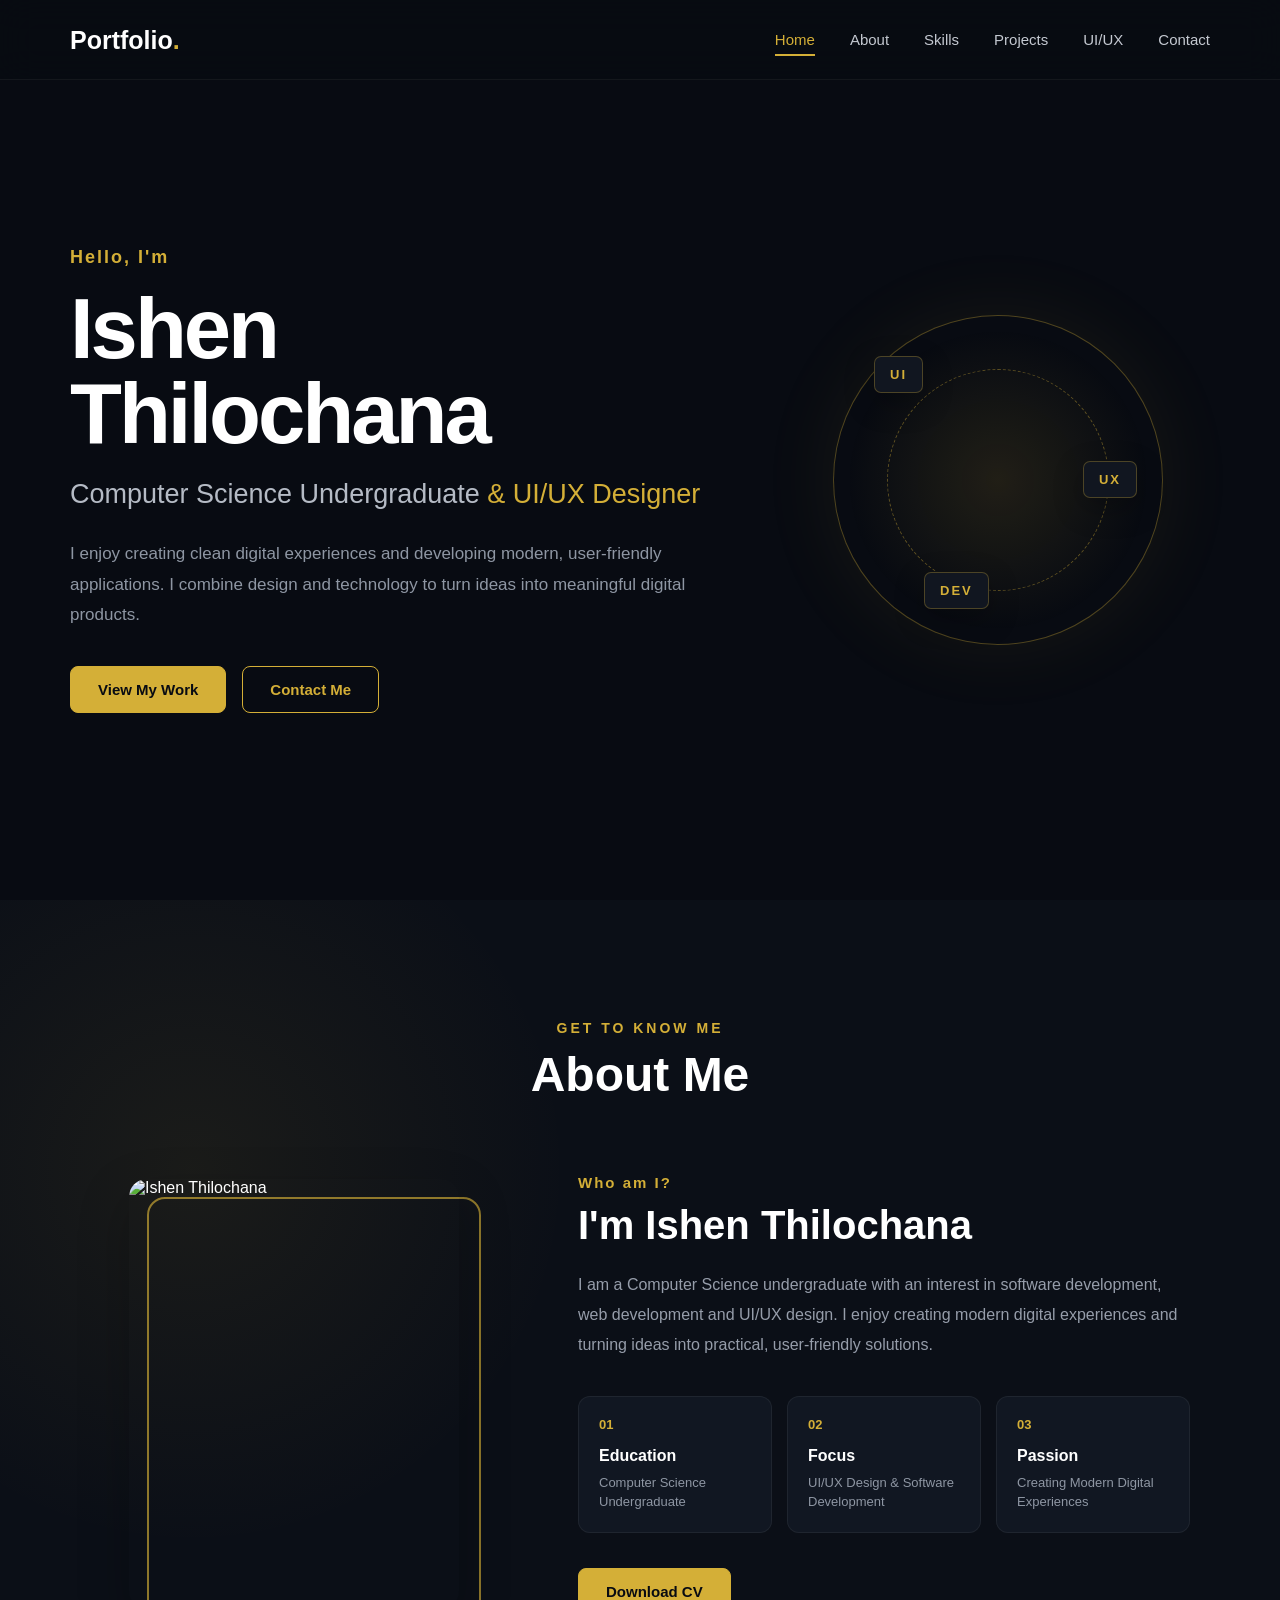
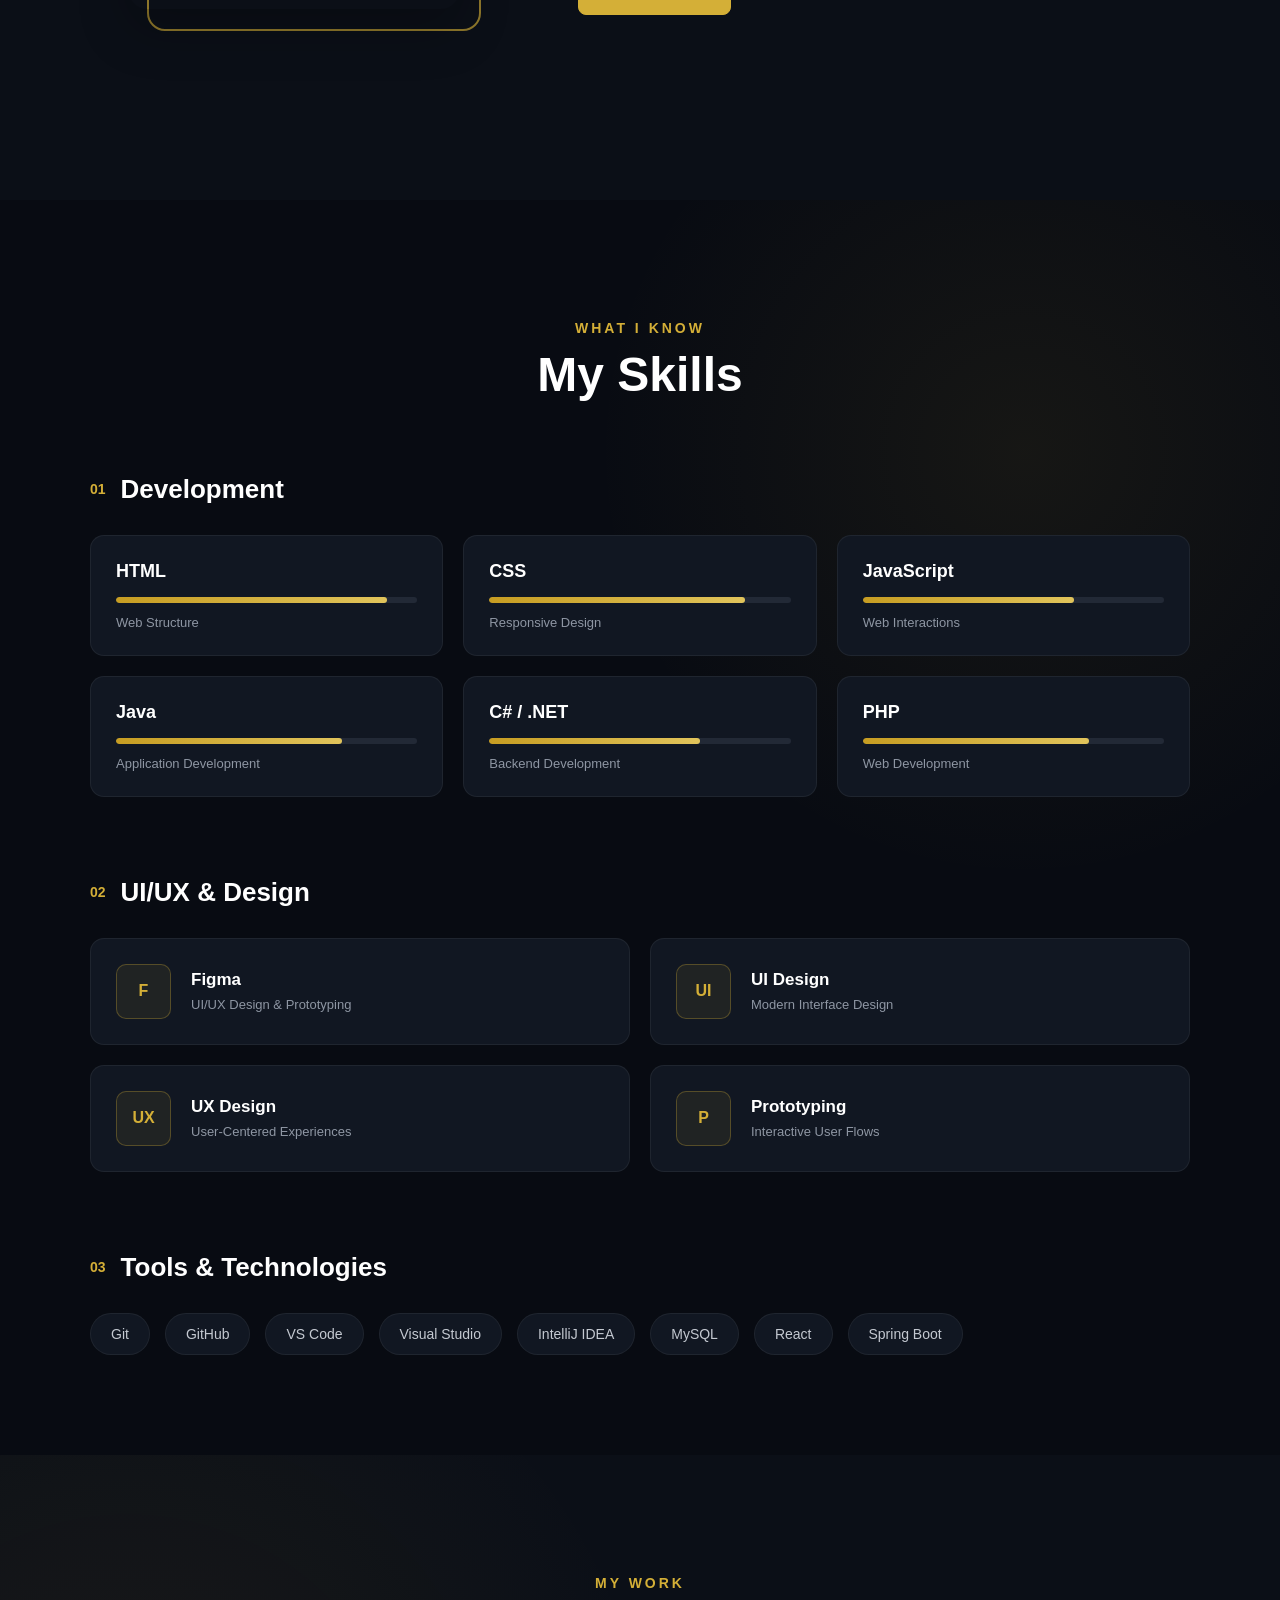
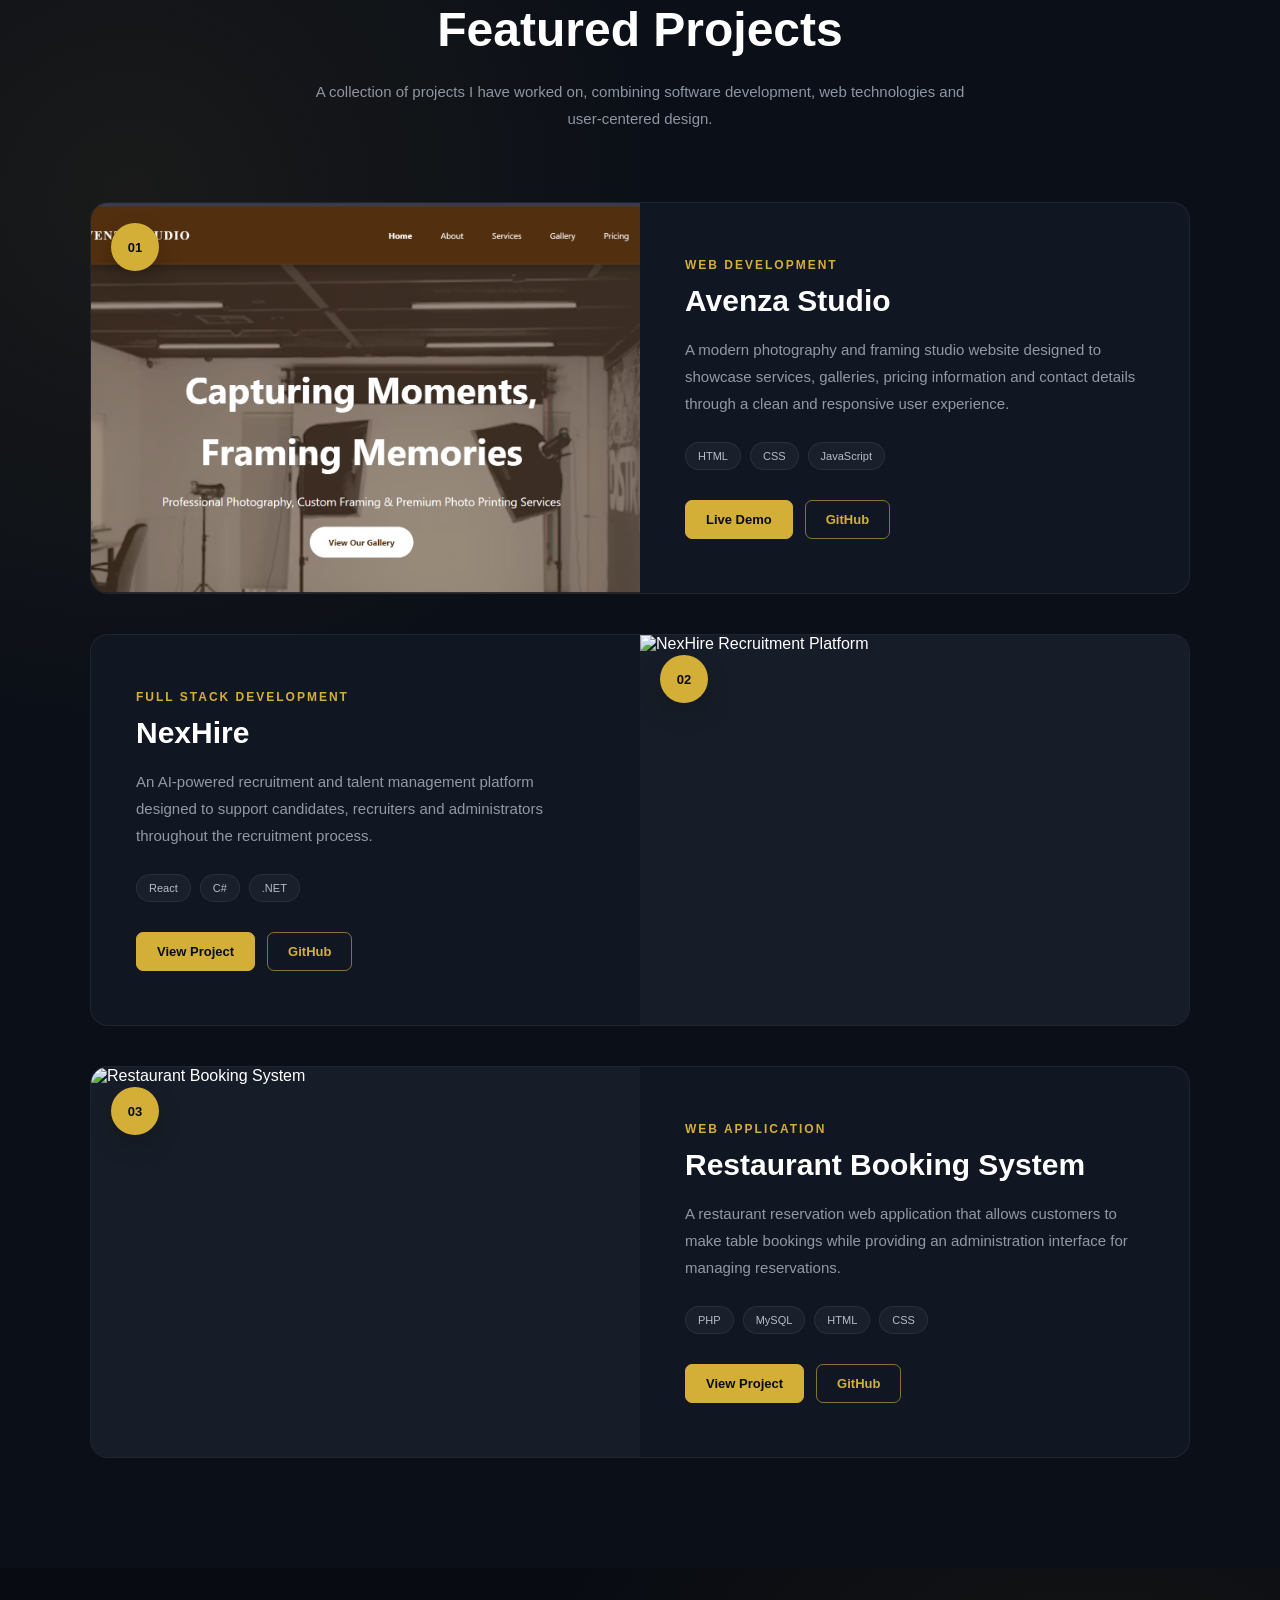
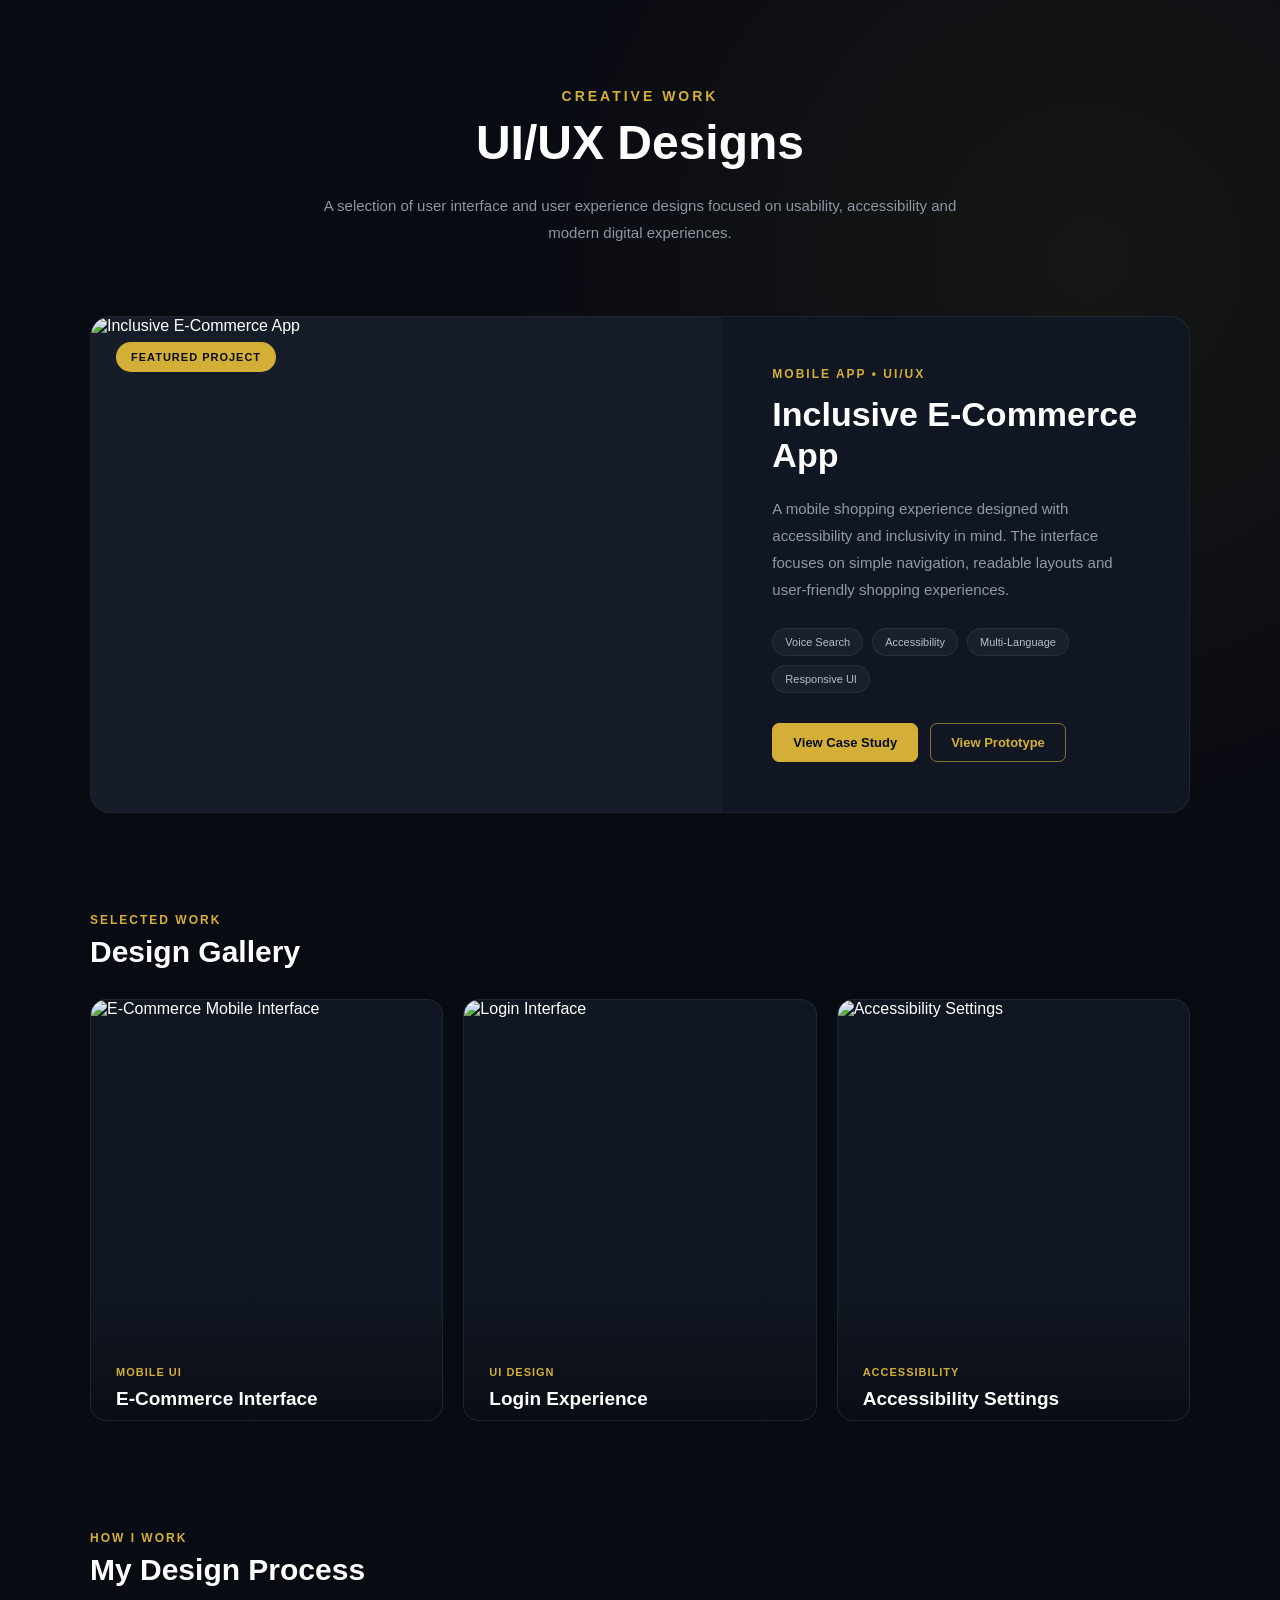
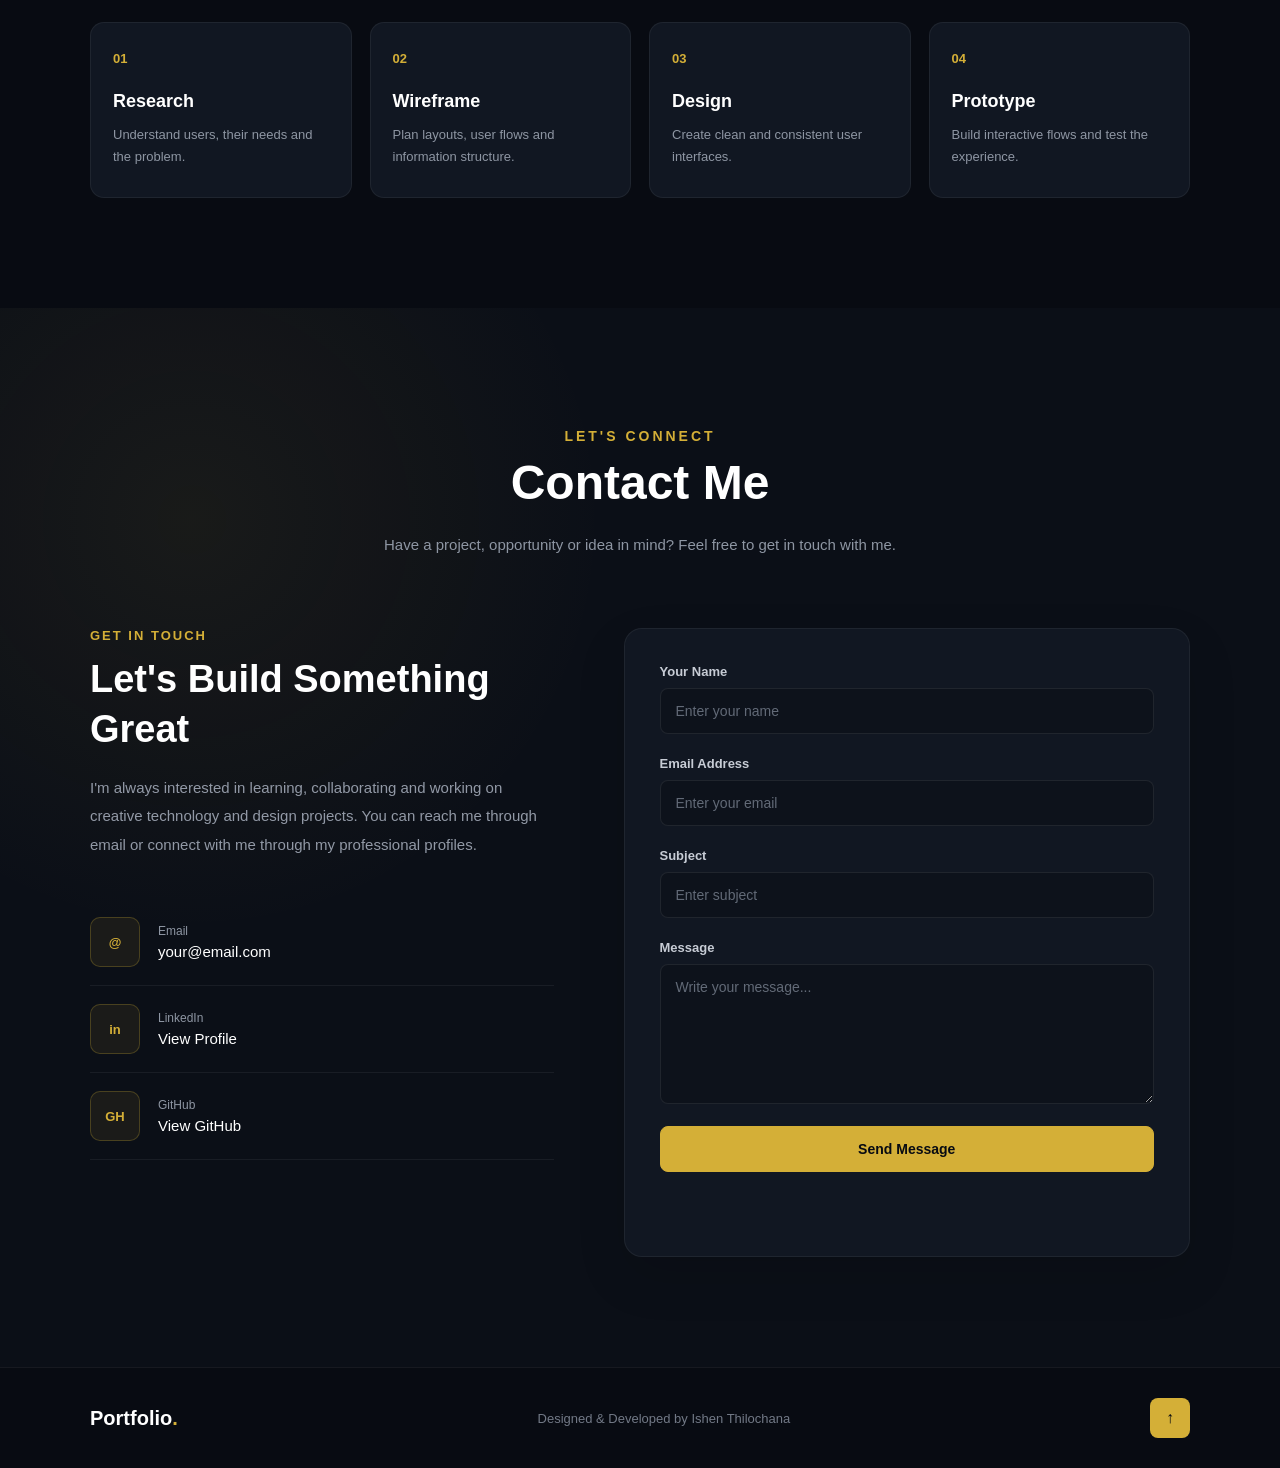
==== commit f5a1753a: "Add working contact form with Node.js backend" ====
--- a/index.html
+++ b/index.html
@@ -1687,15 +1687,21 @@
 
 
 
-                <!-- BUTTON -->
-
-                <button
-                    type="submit"
-                    class="contact-submit-btn"
-                >
-                    Send Message
-                </button>
-
+               <!-- BUTTON -->
+
+<button
+    type="submit"
+    class="contact-submit-btn"
+    id="submitBtn"
+>
+    Send Message
+</button>
+
+<p
+    class="form-status"
+    id="formStatus"
+    aria-live="polite"
+></p>
 
             </form>
 
--- a/css/style.css
+++ b/css/style.css
@@ -2422,4 +2422,27 @@
         transition-duration: 0.01ms !important;
     }
 
+}
+.form-status {
+    min-height: 22px;
+    margin-top: 5px;
+    font-size: 13px;
+    line-height: 1.6;
+}
+
+.form-status.sending {
+    color: #b7bdc8;
+}
+
+.form-status.success {
+    color: #62d394;
+}
+
+.form-status.error {
+    color: #ff7b7b;
+}
+
+.contact-submit-btn:disabled {
+    opacity: 0.6;
+    cursor: not-allowed;
 }
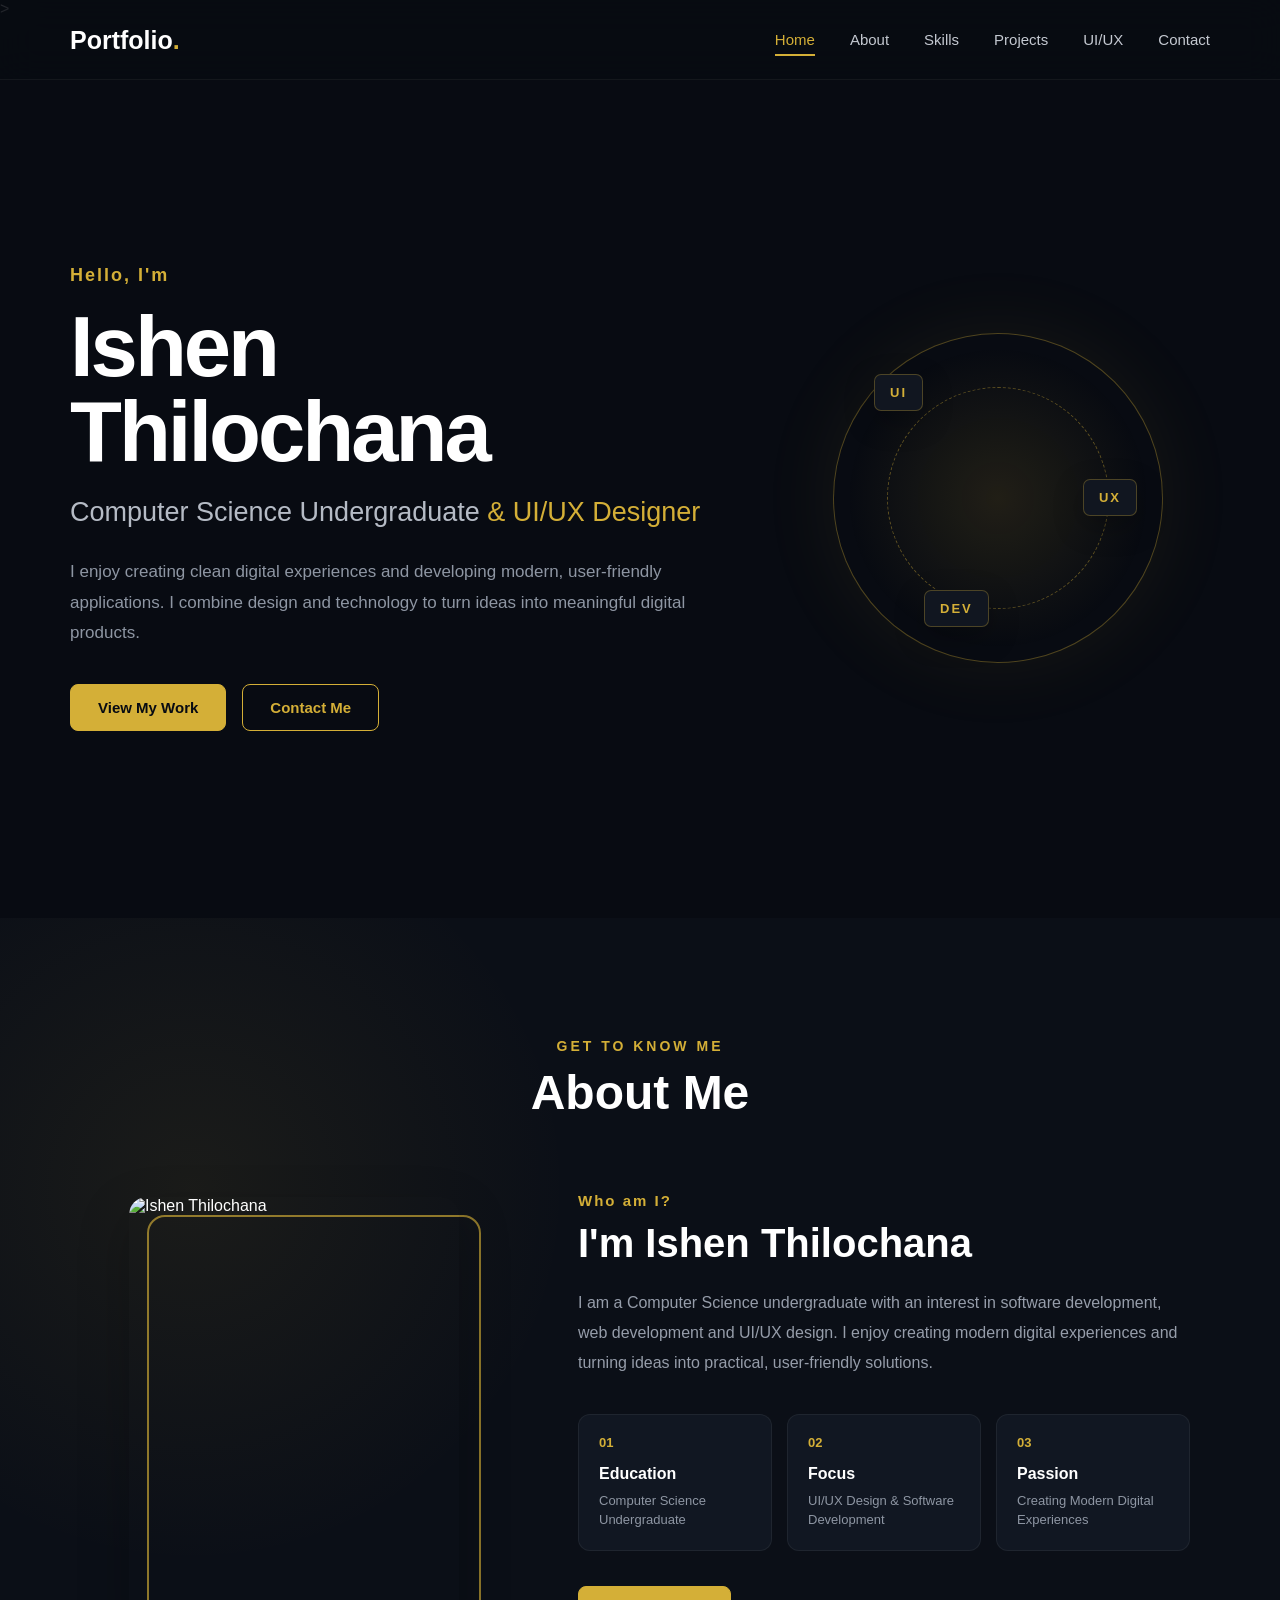
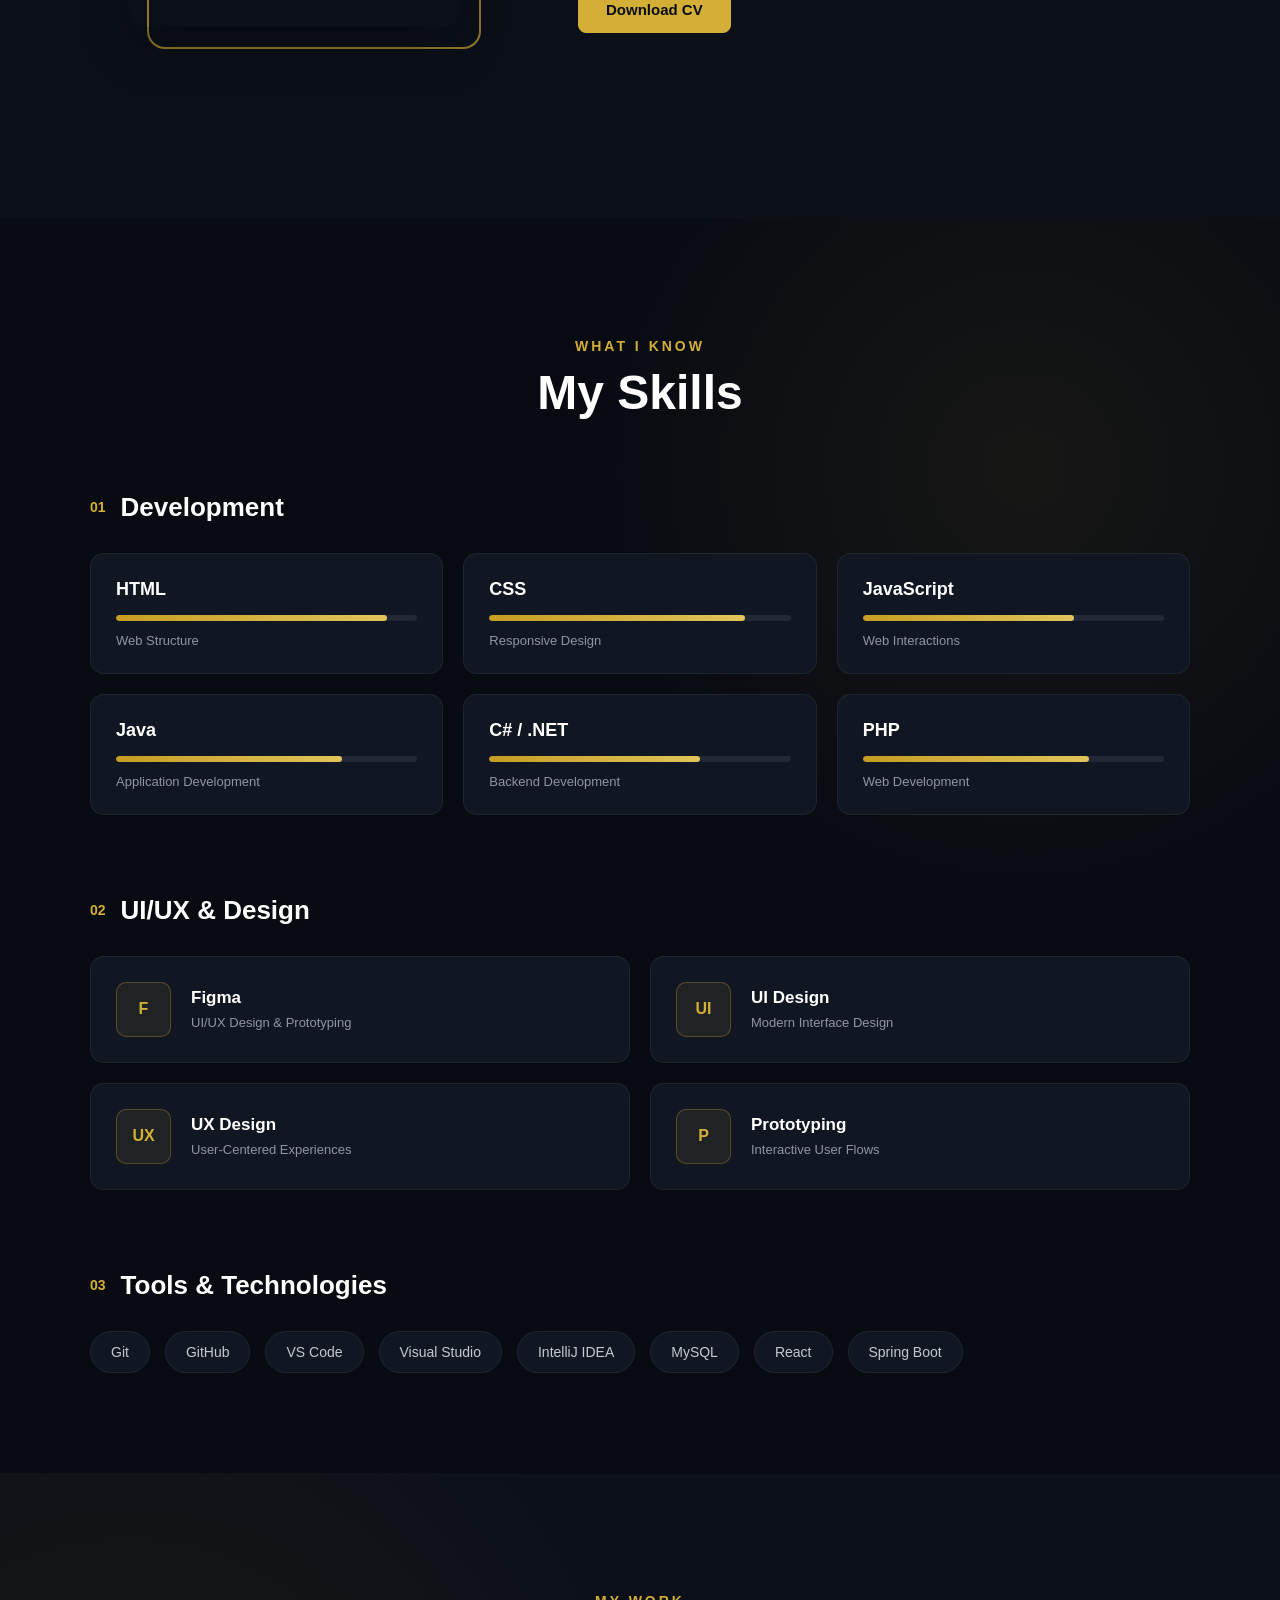
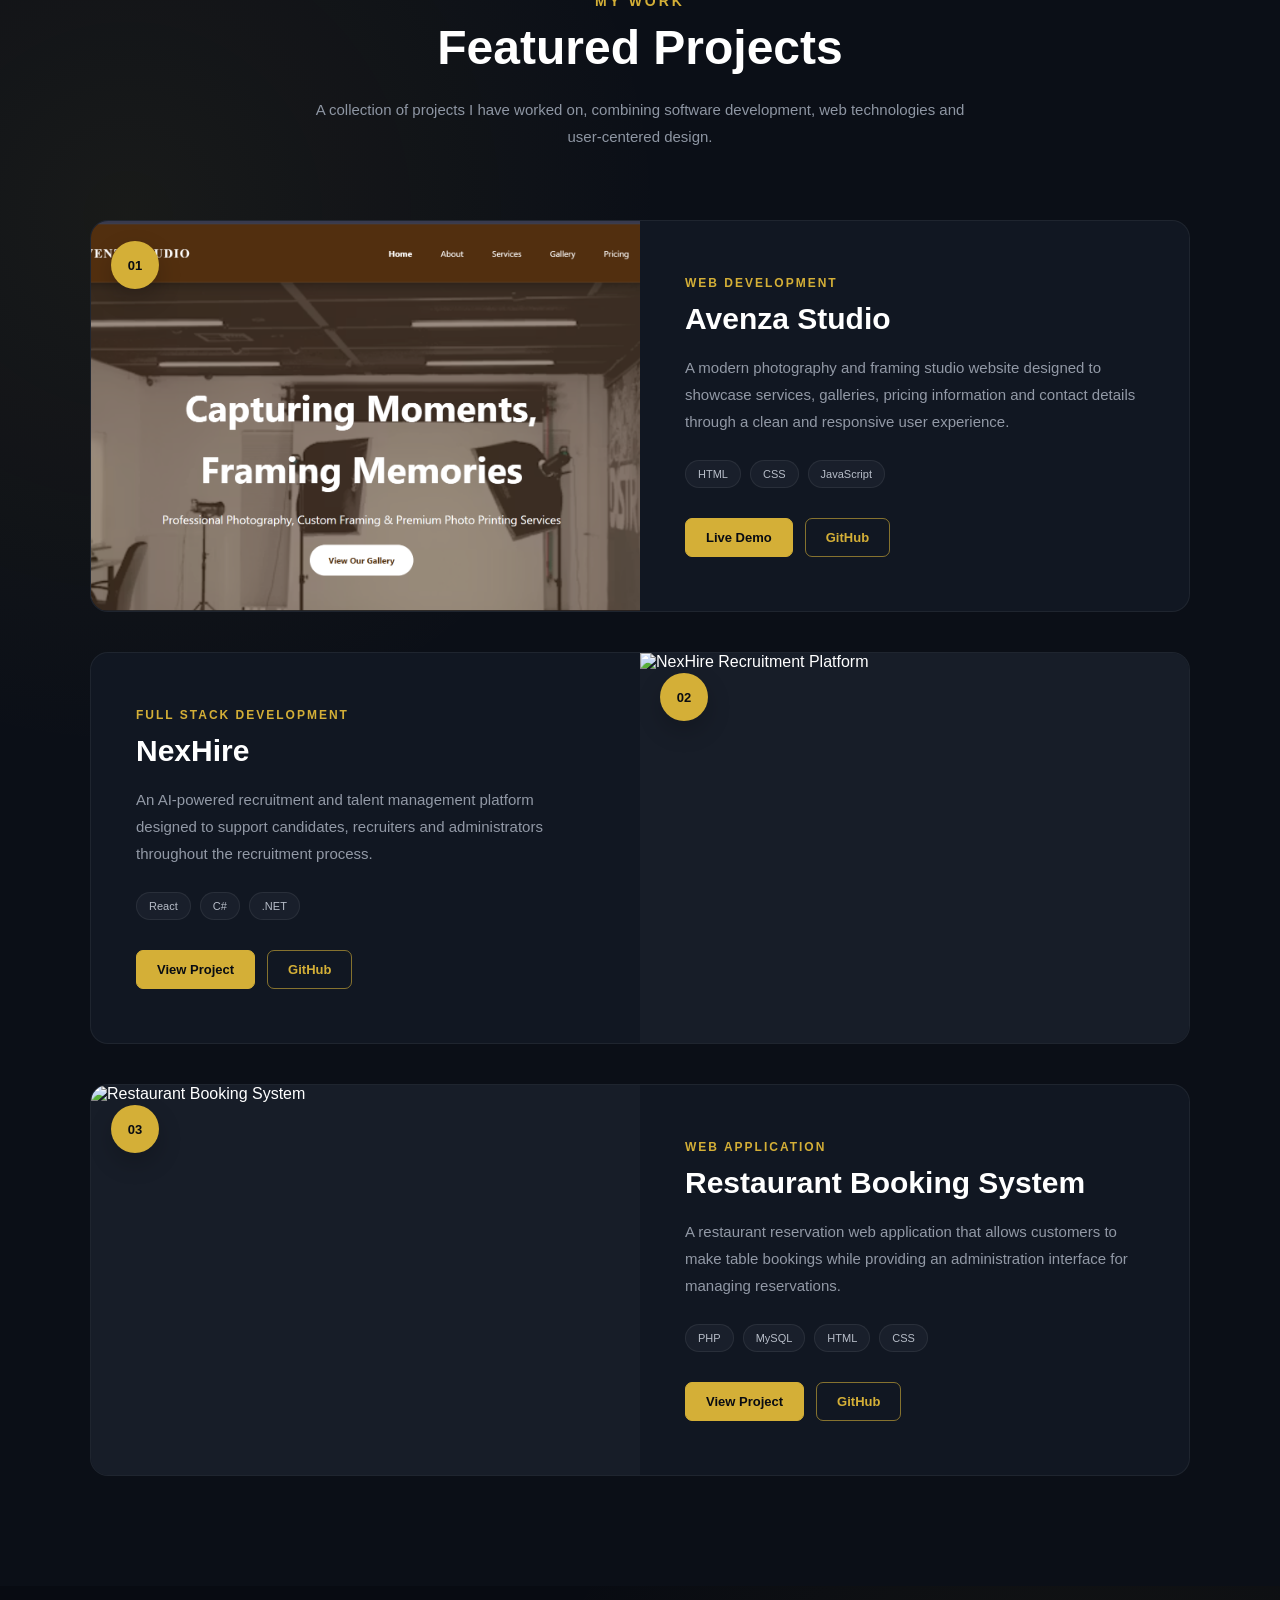
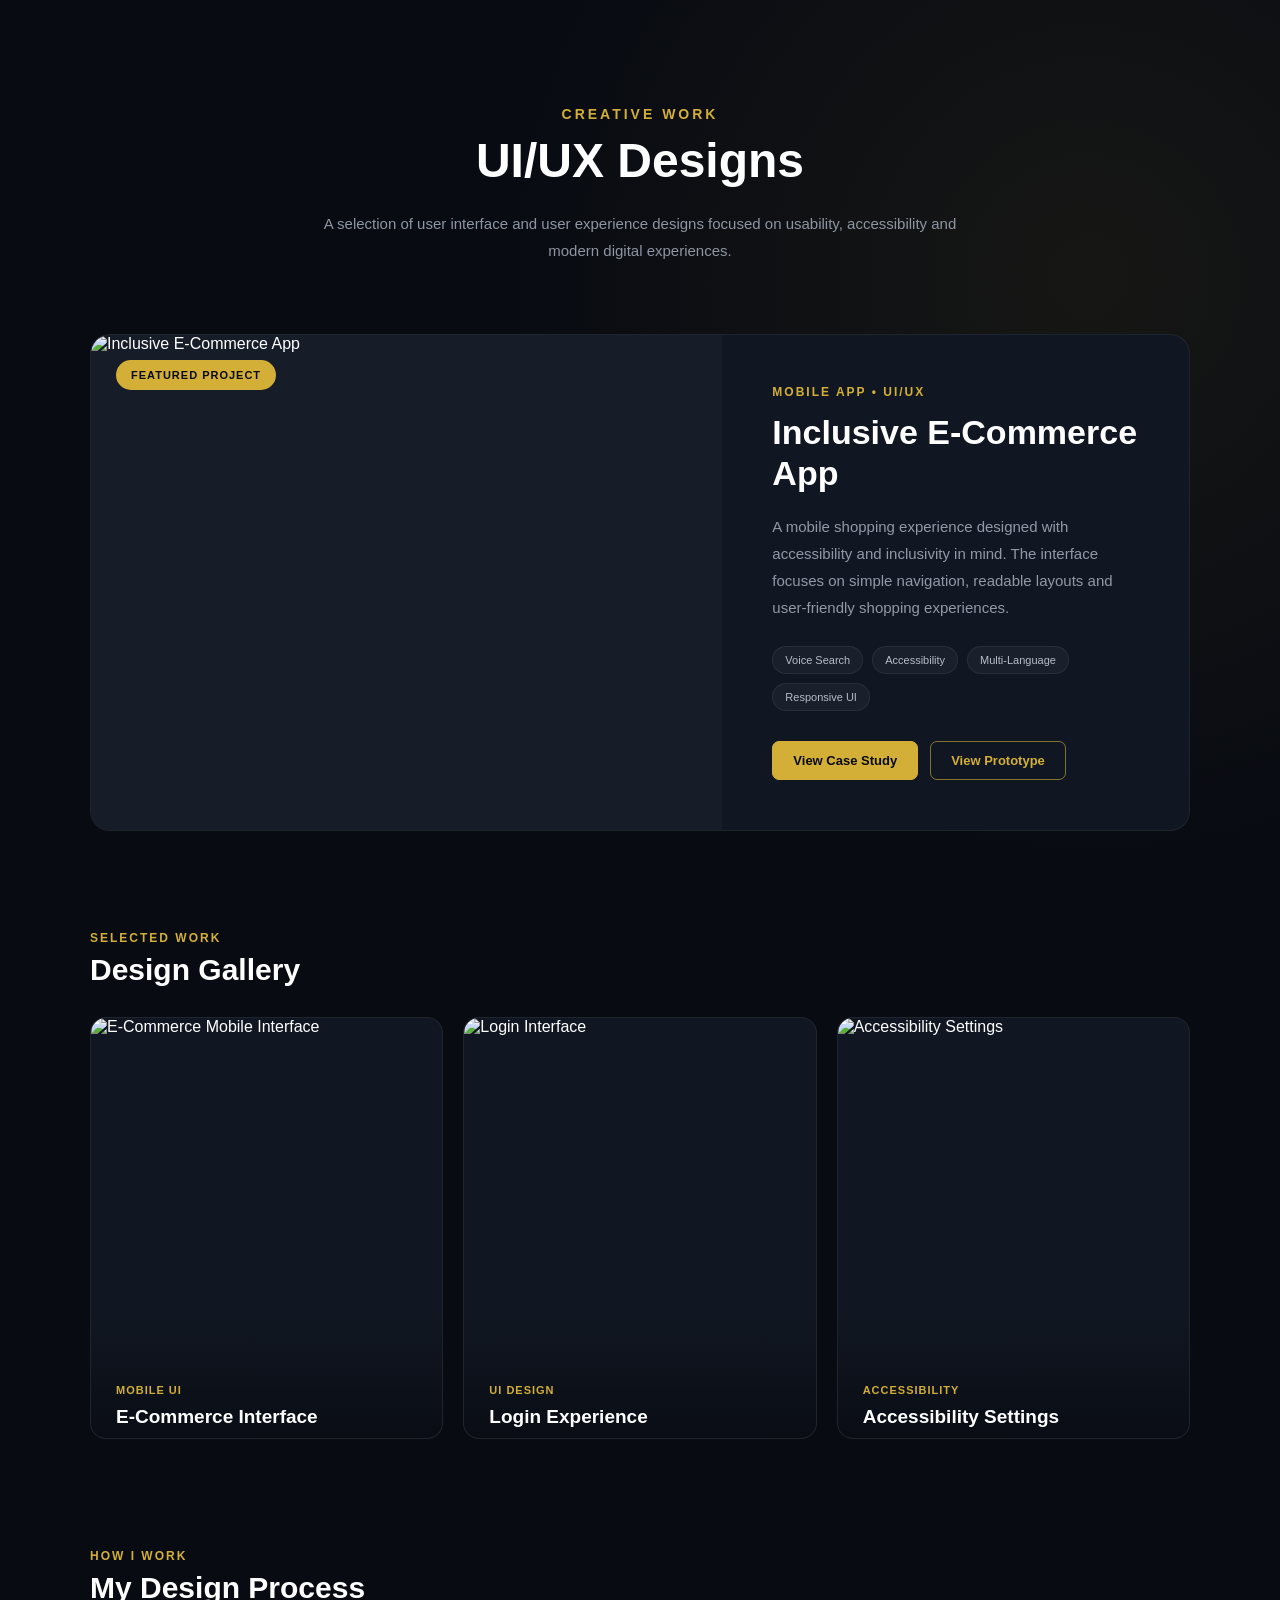
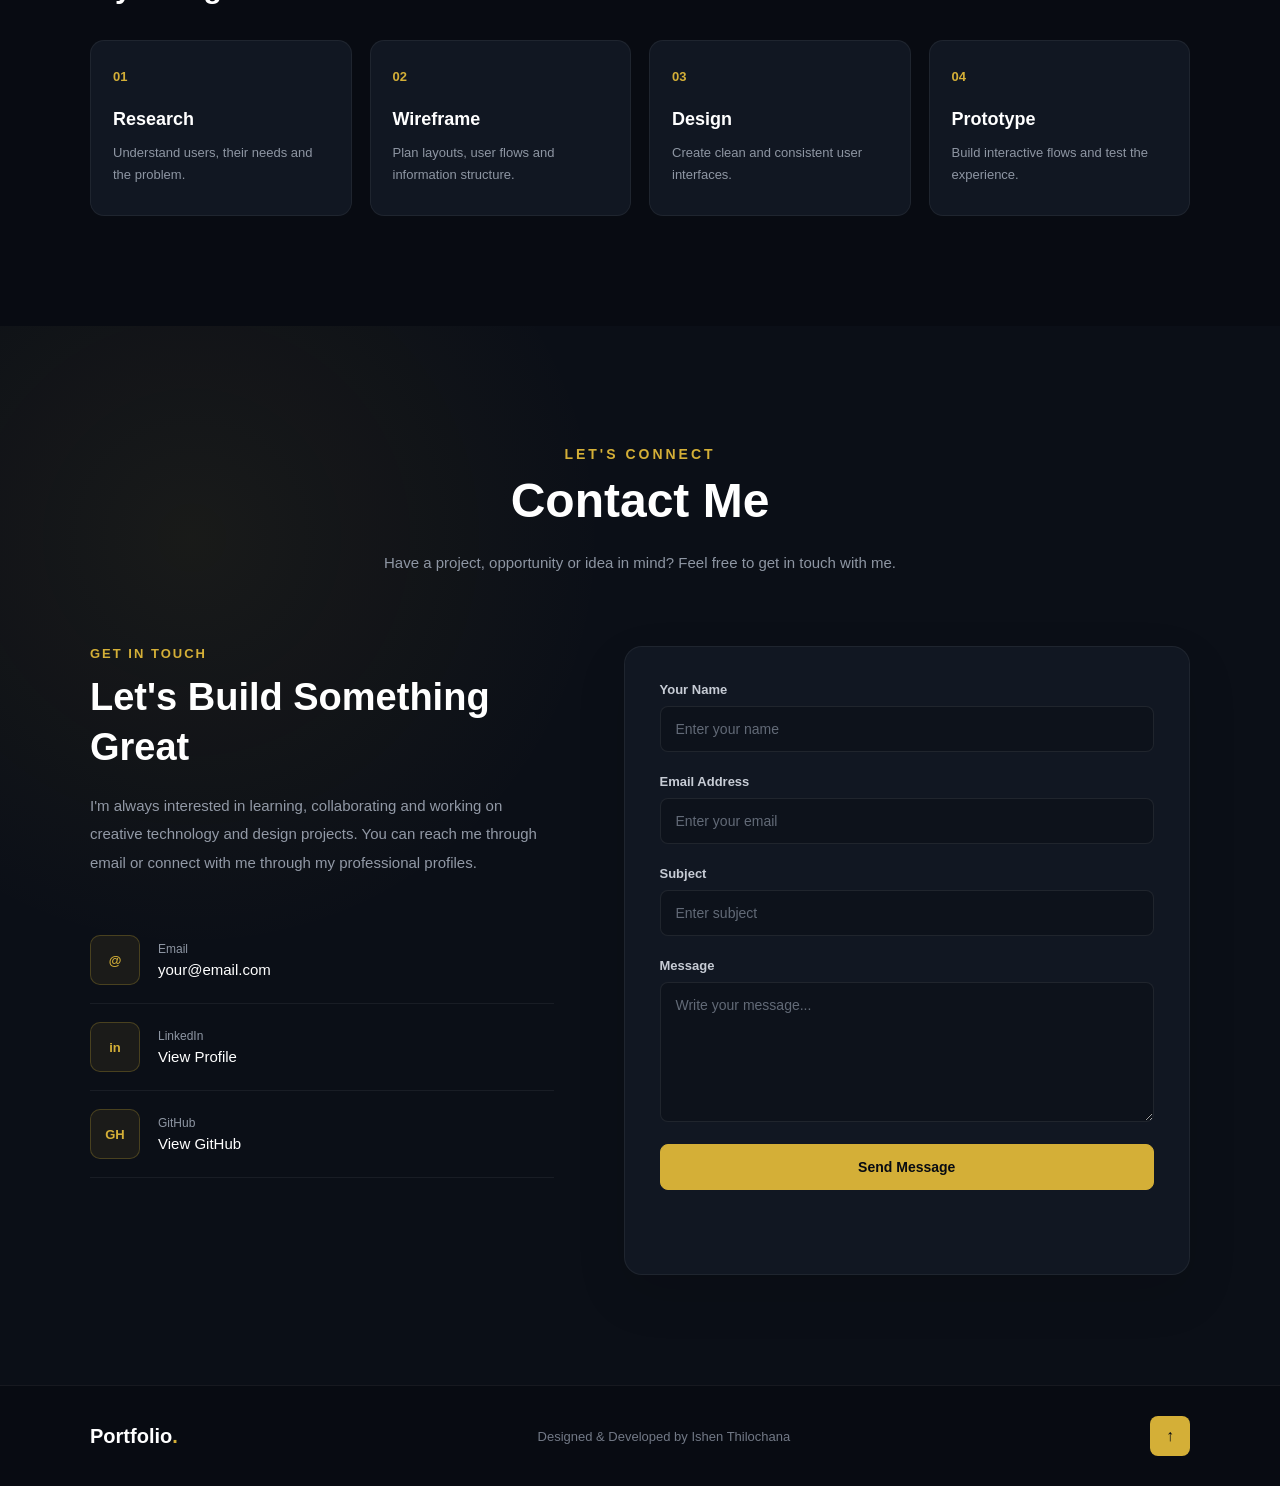
==== commit 7ec38ba4: "Add portfolio favicon" ====
--- a/index.html
+++ b/index.html
@@ -2,6 +2,8 @@
 <html lang="en">
 
 <head>
+    <link rel="icon" href="./images/favicon.png?v=2" type="image/png">
+
     <meta charset="UTF-8">
 
     <meta
@@ -14,12 +16,34 @@
         content="Ishen Thilochana - Computer Science Undergraduate, Developer and UI/UX Designer Portfolio"
     >
 
+    <meta
+        name="author"
+        content="Ishen Thilochana"
+    >
+
+    <meta
+        name="keywords"
+        content="Ishen Thilochana, Portfolio, Computer Science, Web Developer, UI UX Designer, Software Developer"
+    >
+
     <title>Ishen Thilochana | Portfolio</title>
+
+
+    <!-- FAVICON -->
+<link rel="icon" type="image/png" sizes="32x32" href="./images/favicon.png?v=5">
+<link rel="shortcut icon" type="image/png" href="./images/favicon.png?v=5">
+    >
+
+
+    <!-- =========================================
+         CSS
+    ========================================== -->
 
     <link
         rel="stylesheet"
-        href="css/style.css"
+        href="./css/style.css"
     >
+
 </head>
 
 
@@ -330,13 +354,14 @@
 
             <!-- CV BUTTON -->
 
-            <a
-                href="assets/cv/resume.pdf"
-                class="btn primary-btn"
-                download
-            >
-                Download CV
-            </a>
+           <!-- CV BUTTON -->
+<a
+    href="./assets/Ishen-Thilochana-CV.pdf"
+    class="btn primary-btn"
+    download="Ishen-Thilochana-CV.pdf"
+>
+    Download CV
+</a>
 
 
         </div>
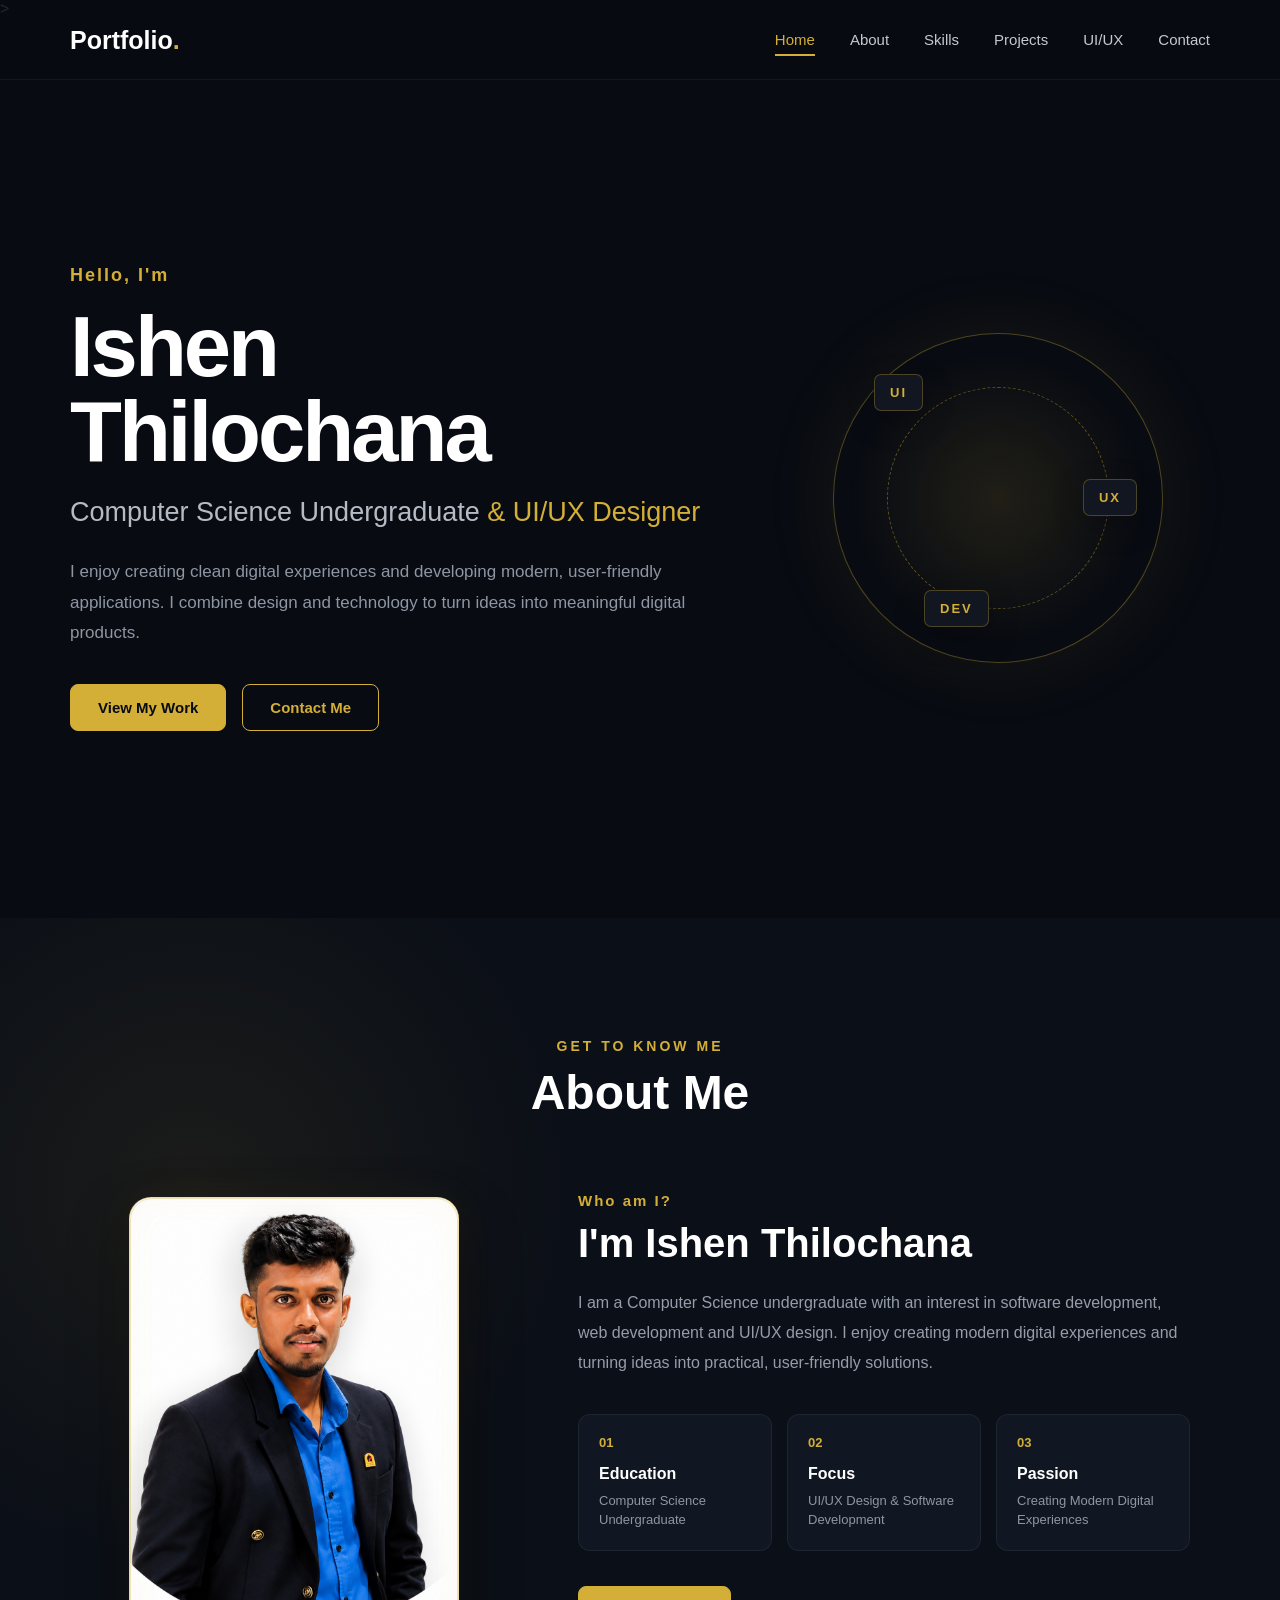
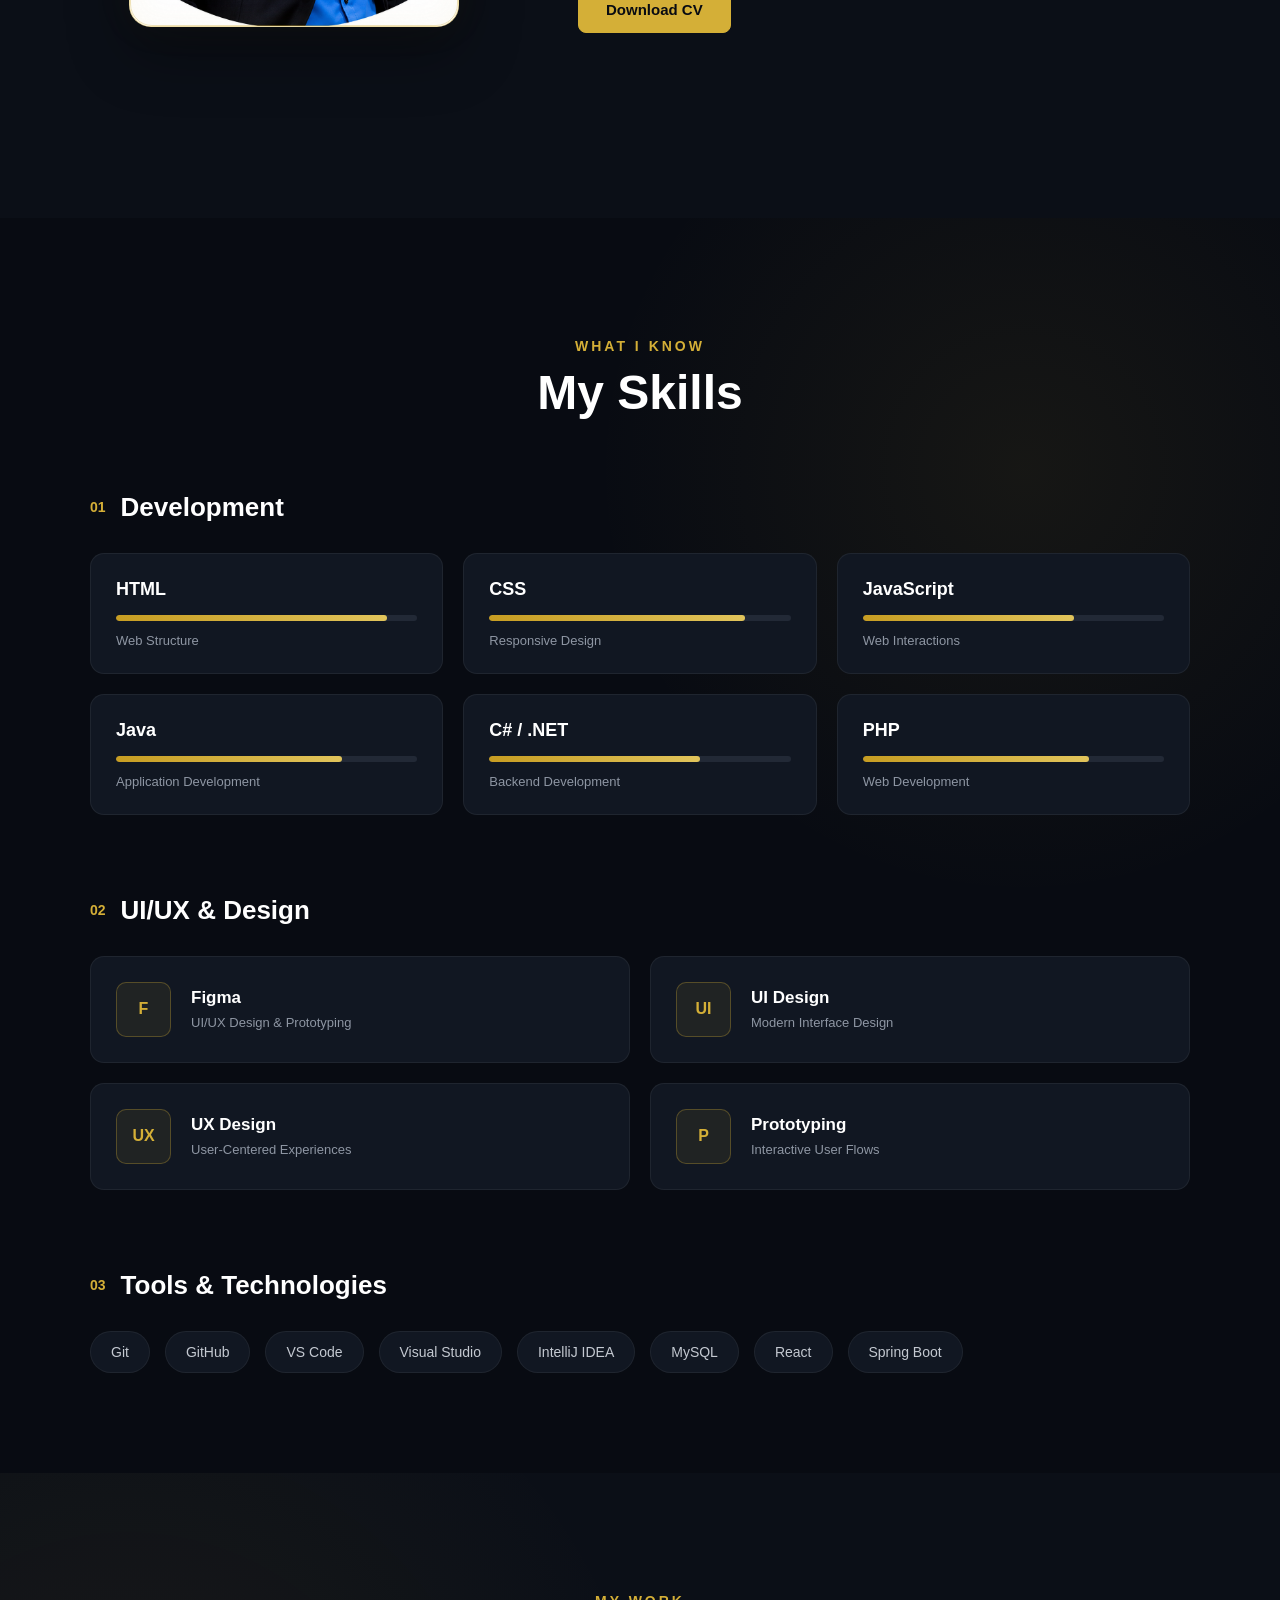
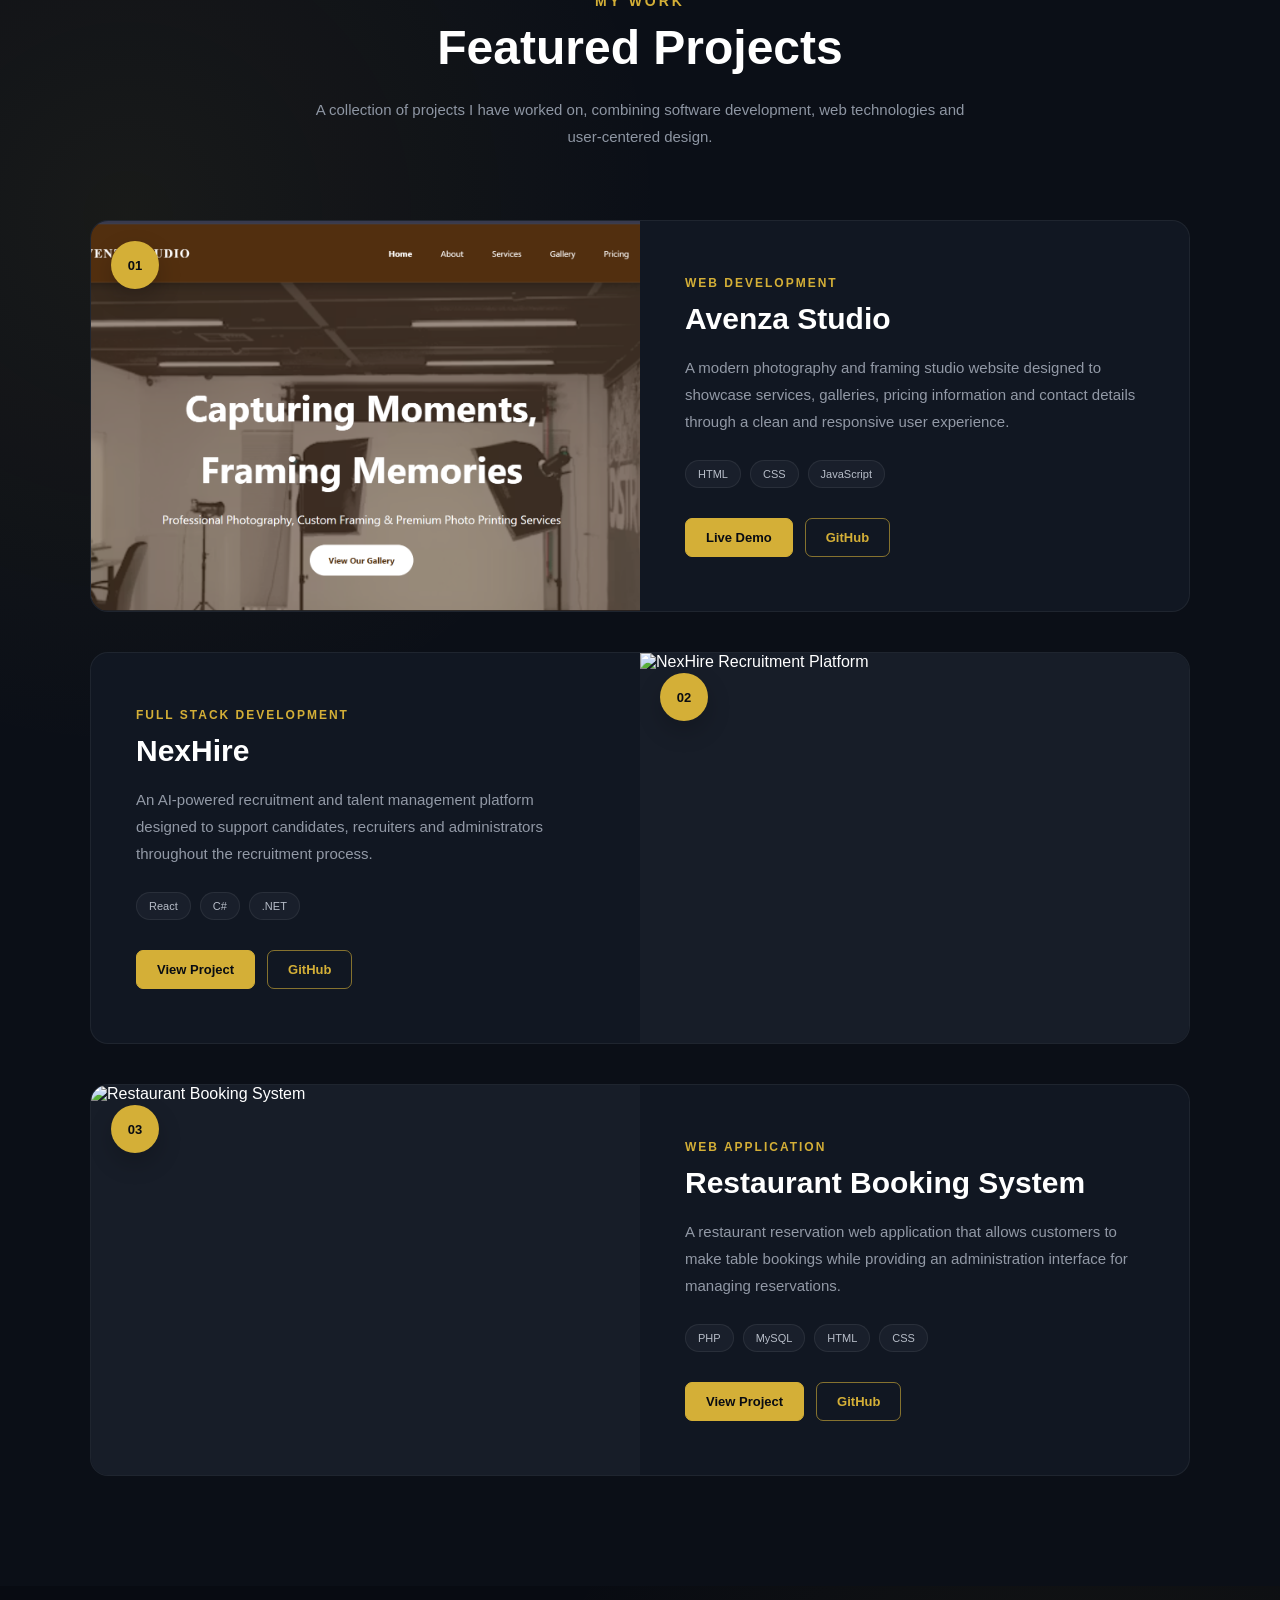
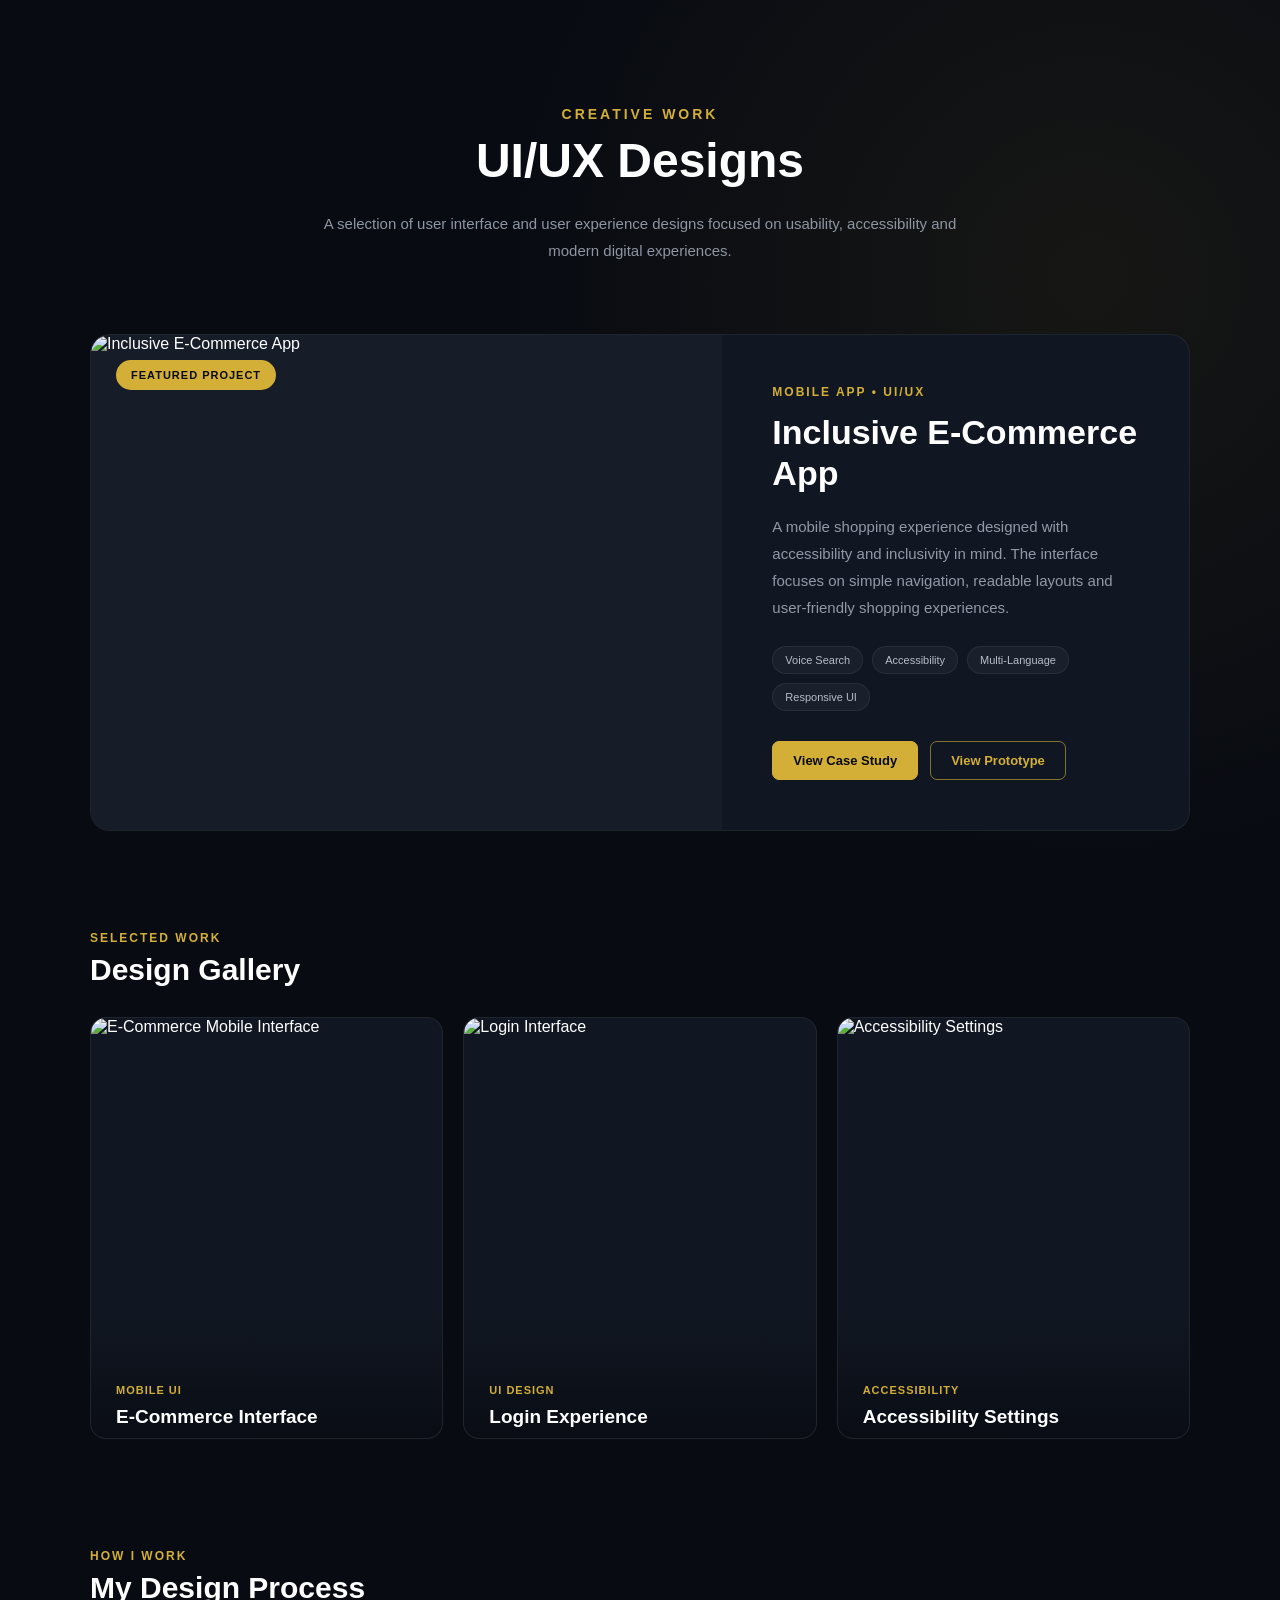
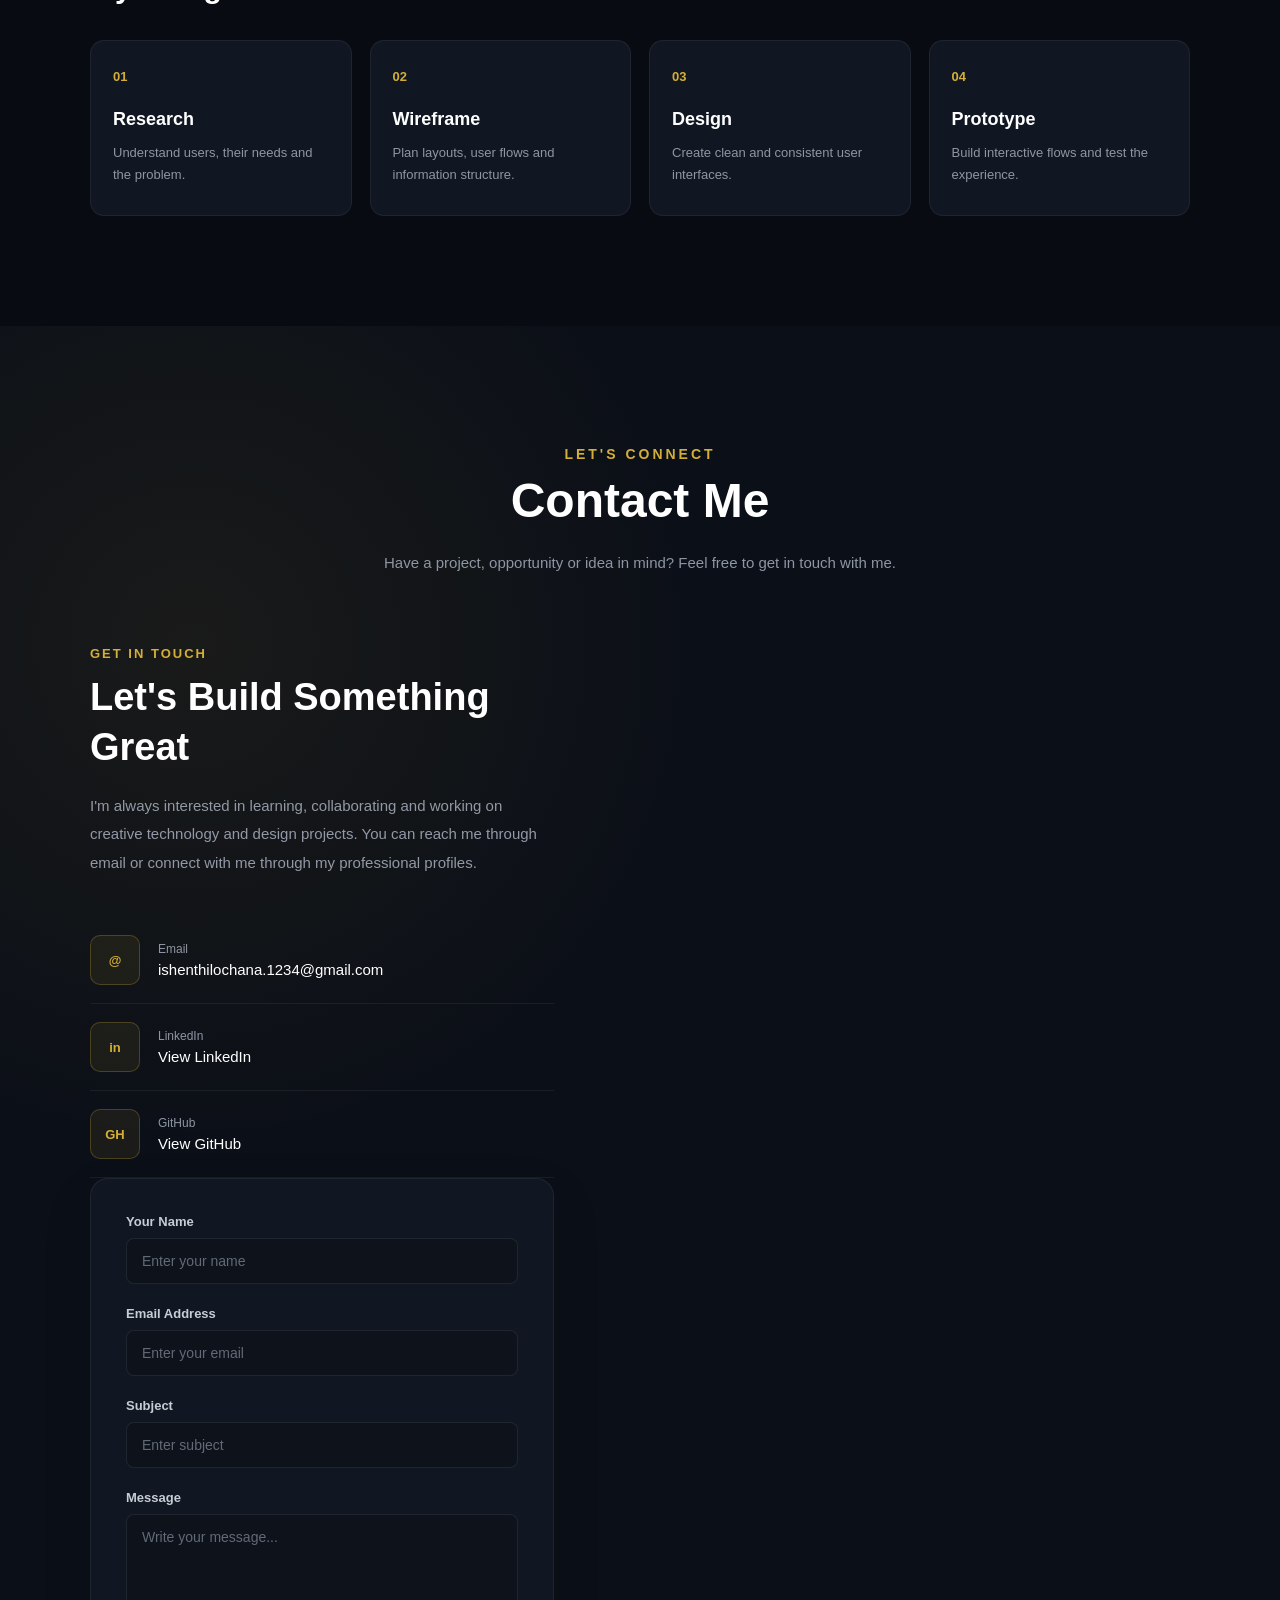
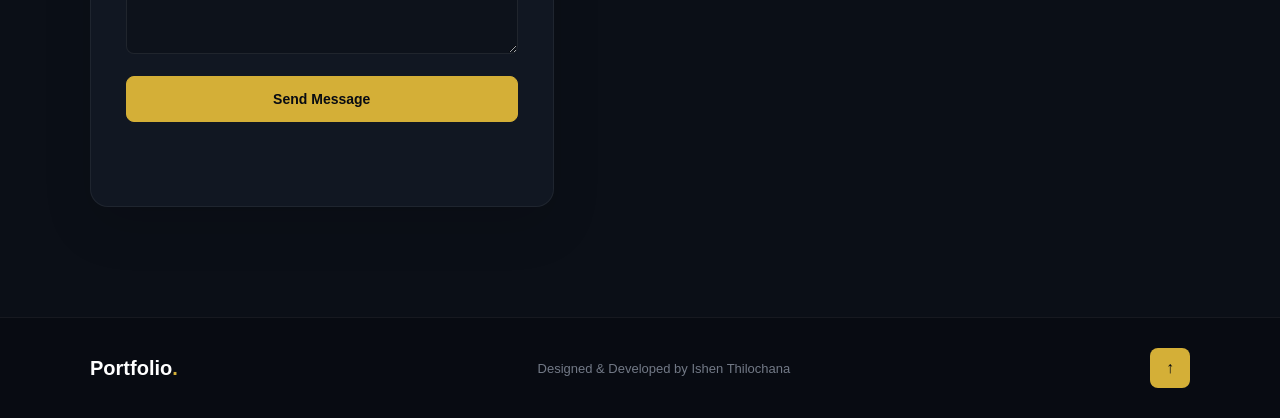
==== commit b9c383f8: "Add profile photo and update portfolio design" ====
--- a/index.html
+++ b/index.html
@@ -248,17 +248,13 @@
         <!-- PROFILE IMAGE -->
 
         <div class="about-image">
-
-            <div class="image-box">
-
-                <img
-                    src="images/profile.jpg"
-                    alt="Ishen Thilochana"
-                >
-
-            </div>
-
-        </div>
+        <div class="image-box">
+        <img
+            src="./images/profile.png"
+            alt="Ishen Thilochana"
+        >
+    </div>
+</div>
 
 
 
@@ -1507,105 +1503,65 @@
 
 
             <!-- EMAIL -->
-
-            <div class="contact-item">
-
-
-                <div class="contact-icon">
-                    @
-                </div>
-
-
-                <div>
-
-
-                    <span>
-                        Email
-                    </span>
-
-
-                    <a
-                        href="mailto:your@email.com"
-                    >
-                        your@email.com
-                    </a>
-
-
-                </div>
-
-
-            </div>
-
-
-
-            <!-- LINKEDIN -->
-
-            <div class="contact-item">
-
-
-                <div class="contact-icon">
-                    in
-                </div>
-
-
-                <div>
-
-
-                    <span>
-                        LinkedIn
-                    </span>
-
-
-                    <a
-                        href="#"
-                        target="_blank"
-                        rel="noopener noreferrer"
-                    >
-                        View Profile
-                    </a>
-
-
-                </div>
-
-
-            </div>
-
-
-
-            <!-- GITHUB -->
-
-            <div class="contact-item">
-
-
-                <div class="contact-icon">
-                    GH
-                </div>
-
-
-                <div>
-
-
-                    <span>
-                        GitHub
-                    </span>
-
-
-                    <a
-                        href="#"
-                        target="_blank"
-                        rel="noopener noreferrer"
-                    >
-                        View GitHub
-                    </a>
-
-
-                </div>
-
-
-            </div>
-
-
-        </div>
+<div class="contact-item">
+
+    <div class="contact-icon">
+        @
+    </div>
+
+    <div>
+        <span>Email</span>
+
+        <a href="mailto:ishenthilochana.1234@gmail.com">
+            ishenthilochana.1234@gmail.com
+        </a>
+    </div>
+
+</div>
+
+
+<!-- LINKEDIN -->
+<div class="contact-item">
+
+    <div class="contact-icon">
+        in
+    </div>
+
+    <div>
+        <span>LinkedIn</span>
+
+        <a
+            href="https://www.linkedin.com/in/ishen-thilochana-58a168351/"
+            target="_blank"
+            rel="noopener noreferrer"
+        >
+            View LinkedIn
+        </a>
+    </div>
+
+</div>
+
+
+<!-- GITHUB -->
+<div class="contact-item">
+
+    <div class="contact-icon">
+        GH
+    </div>
+
+    <div>
+        <span>GitHub</span>
+
+        <a
+            href="https://github.com/Ishen066"
+            target="_blank"
+            rel="noopener noreferrer"
+        >
+            View GitHub
+        </a>
+    </div>
+
+</div>
 
 
 
--- a/css/style.css
+++ b/css/style.css
@@ -553,10 +553,14 @@
 
 /* ABOUT IMAGE */
 
+/* =========================================================
+   ABOUT IMAGE - PROFILE PHOTO
+   ========================================================= */
+
 .about-image {
     display: flex;
-
     justify-content: center;
+    align-items: center;
 }
 
 .image-box {
@@ -565,41 +569,137 @@
     width: 330px;
     height: 430px;
 
-    border-radius: 18px;
-}
+    border-radius: 22px;
+
+    overflow: hidden;
+
+    background: #ffffff;
+
+    border: 1px solid rgba(212, 175, 55, 0.45);
+
+    box-shadow:
+        0 25px 60px rgba(0, 0, 0, 0.35),
+        0 0 40px rgba(212, 175, 55, 0.06);
+
+    transition:
+        transform 0.4s ease,
+        box-shadow 0.4s ease,
+        border-color 0.4s ease;
+}
+
+
+/* GOLD DECORATIVE FRAME */
 
 .image-box::before {
     content: "";
 
     position: absolute;
 
-    top: 18px;
-    left: 18px;
-
+    inset: 0;
+
+    border-radius: 22px;
+
+    border: 1px solid rgba(212, 175, 55, 0.35);
+
+    box-shadow:
+        inset 0 0 30px rgba(212, 175, 55, 0.05);
+
+    pointer-events: none;
+
+    z-index: 2;
+}
+
+
+/* PROFILE PHOTO */
+
+.image-box img {
     width: 100%;
     height: 100%;
 
-    border: 2px solid rgba(212, 175, 55, 0.65);
-
-    border-radius: 18px;
-}
-
-.image-box img {
-    position: relative;
-
-    width: 100%;
-    height: 100%;
+    display: block;
 
     object-fit: cover;
 
-    object-position: center;
-
-    border-radius: 18px;
-
-    z-index: 1;
+    /*
+       Since the profile photo has a white background
+       and the face is near the upper-middle area,
+       this keeps the face nicely positioned.
+    */
+    object-position: center top;
+
+    border-radius: 21px;
+
+    transition:
+        transform 0.5s ease,
+        filter 0.5s ease;
+}
+
+
+/* HOVER EFFECT */
+
+.image-box:hover {
+    transform: translateY(-7px);
+
+    border-color: rgba(212, 175, 55, 0.75);
 
     box-shadow:
-        0 20px 50px rgba(0, 0, 0, 0.25);
+        0 30px 70px rgba(0, 0, 0, 0.40),
+        0 0 45px rgba(212, 175, 55, 0.10);
+}
+
+.image-box:hover img {
+    transform: scale(1.035);
+}
+
+
+/* =========================================================
+   TABLET
+   ========================================================= */
+
+@media (max-width: 950px) {
+
+    .about-image {
+        justify-content: center;
+    }
+
+}
+
+
+/* =========================================================
+   MOBILE
+   ========================================================= */
+
+@media (max-width: 700px) {
+
+    .image-box {
+        width: 270px;
+        height: 350px;
+
+        border-radius: 18px;
+    }
+
+    .image-box::before {
+        border-radius: 18px;
+    }
+
+    .image-box img {
+        border-radius: 17px;
+    }
+
+}
+
+
+/* =========================================================
+   SMALL MOBILE
+   ========================================================= */
+
+@media (max-width: 480px) {
+
+    .image-box {
+        width: 240px;
+        height: 320px;
+    }
+
 }
 
 
